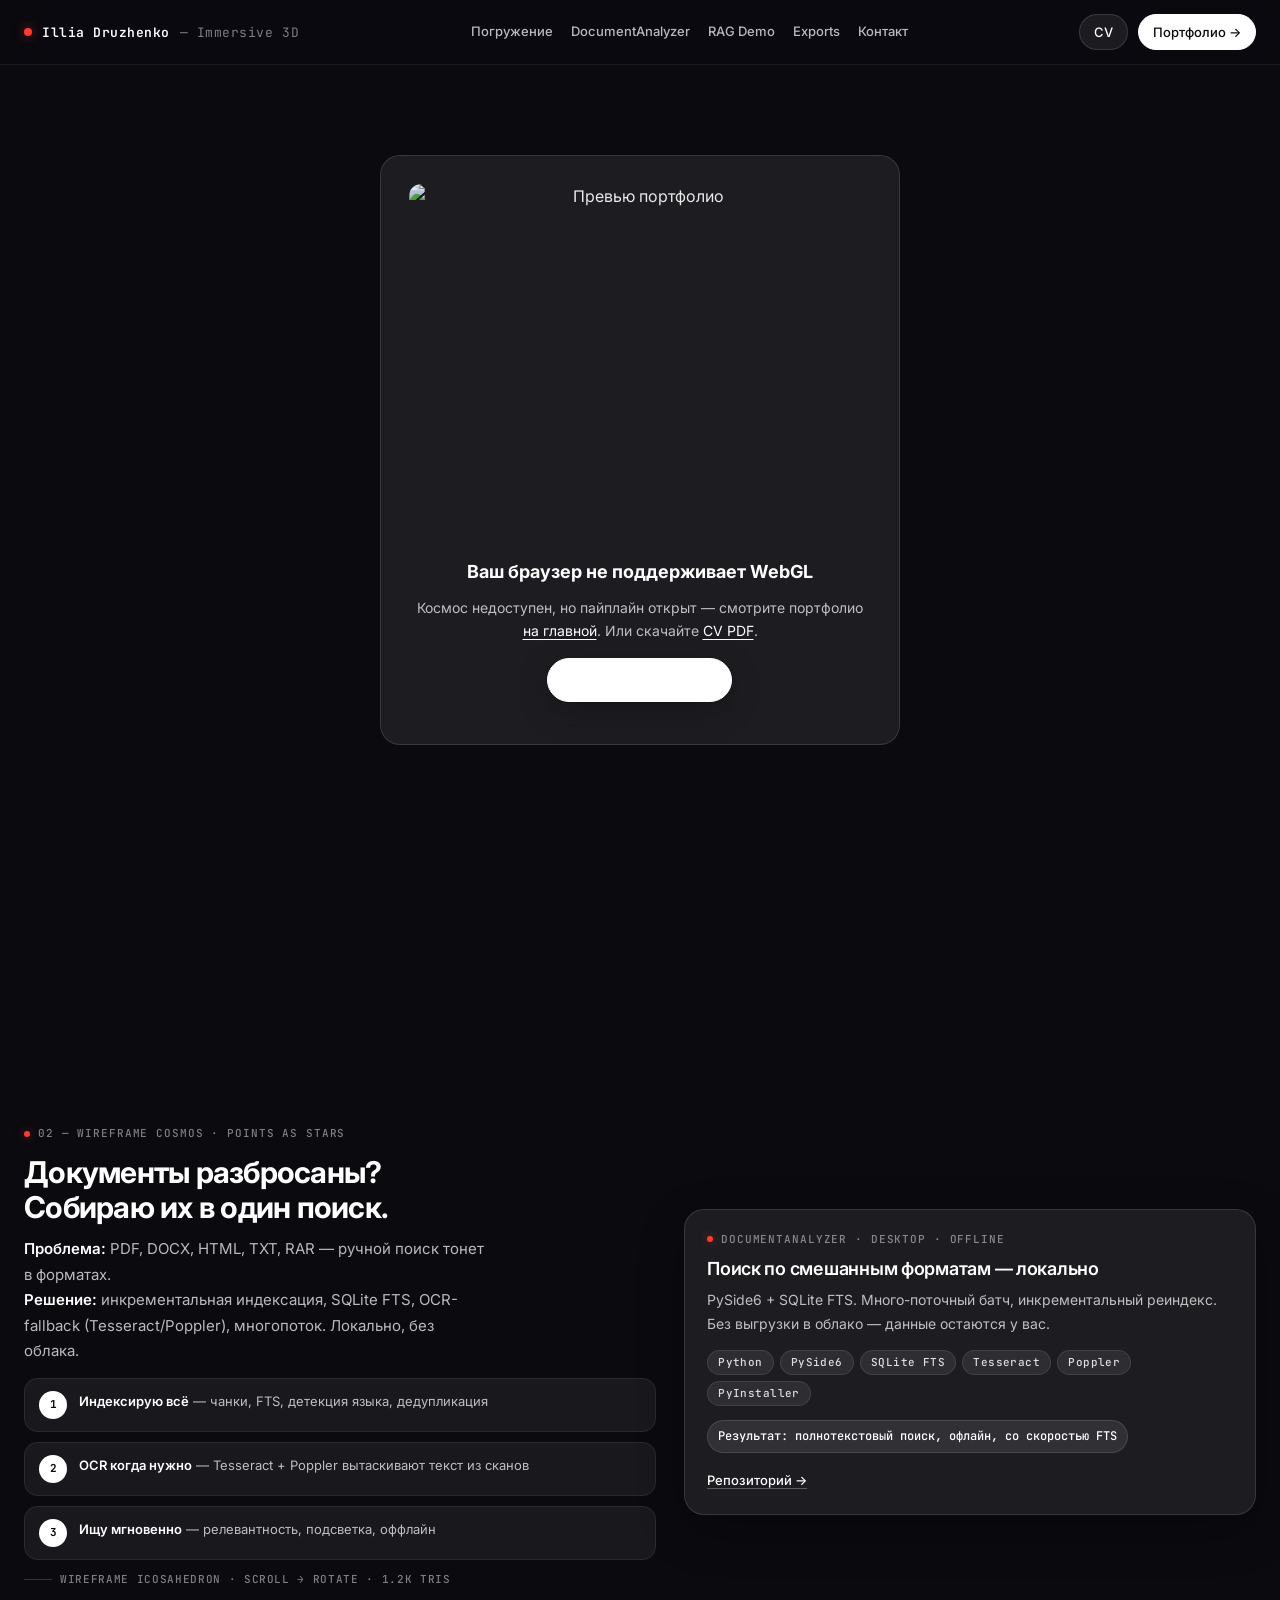
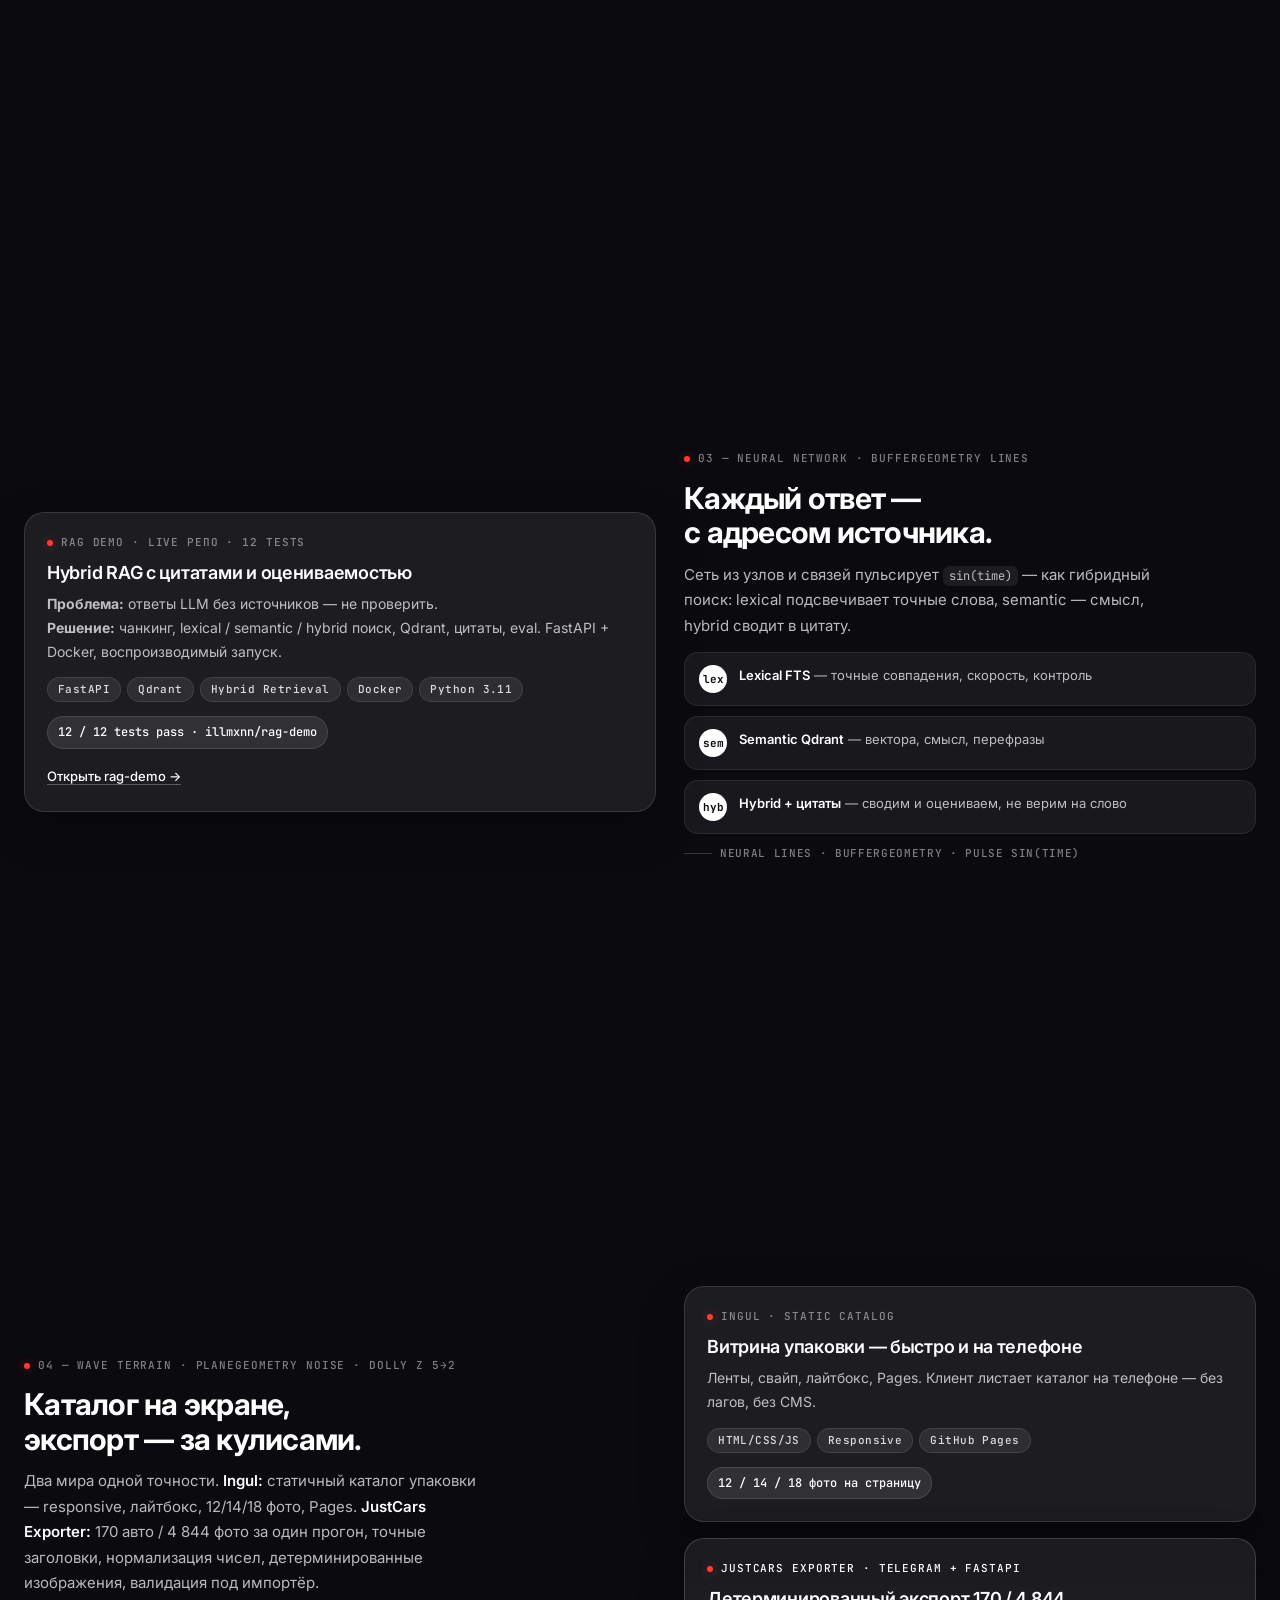
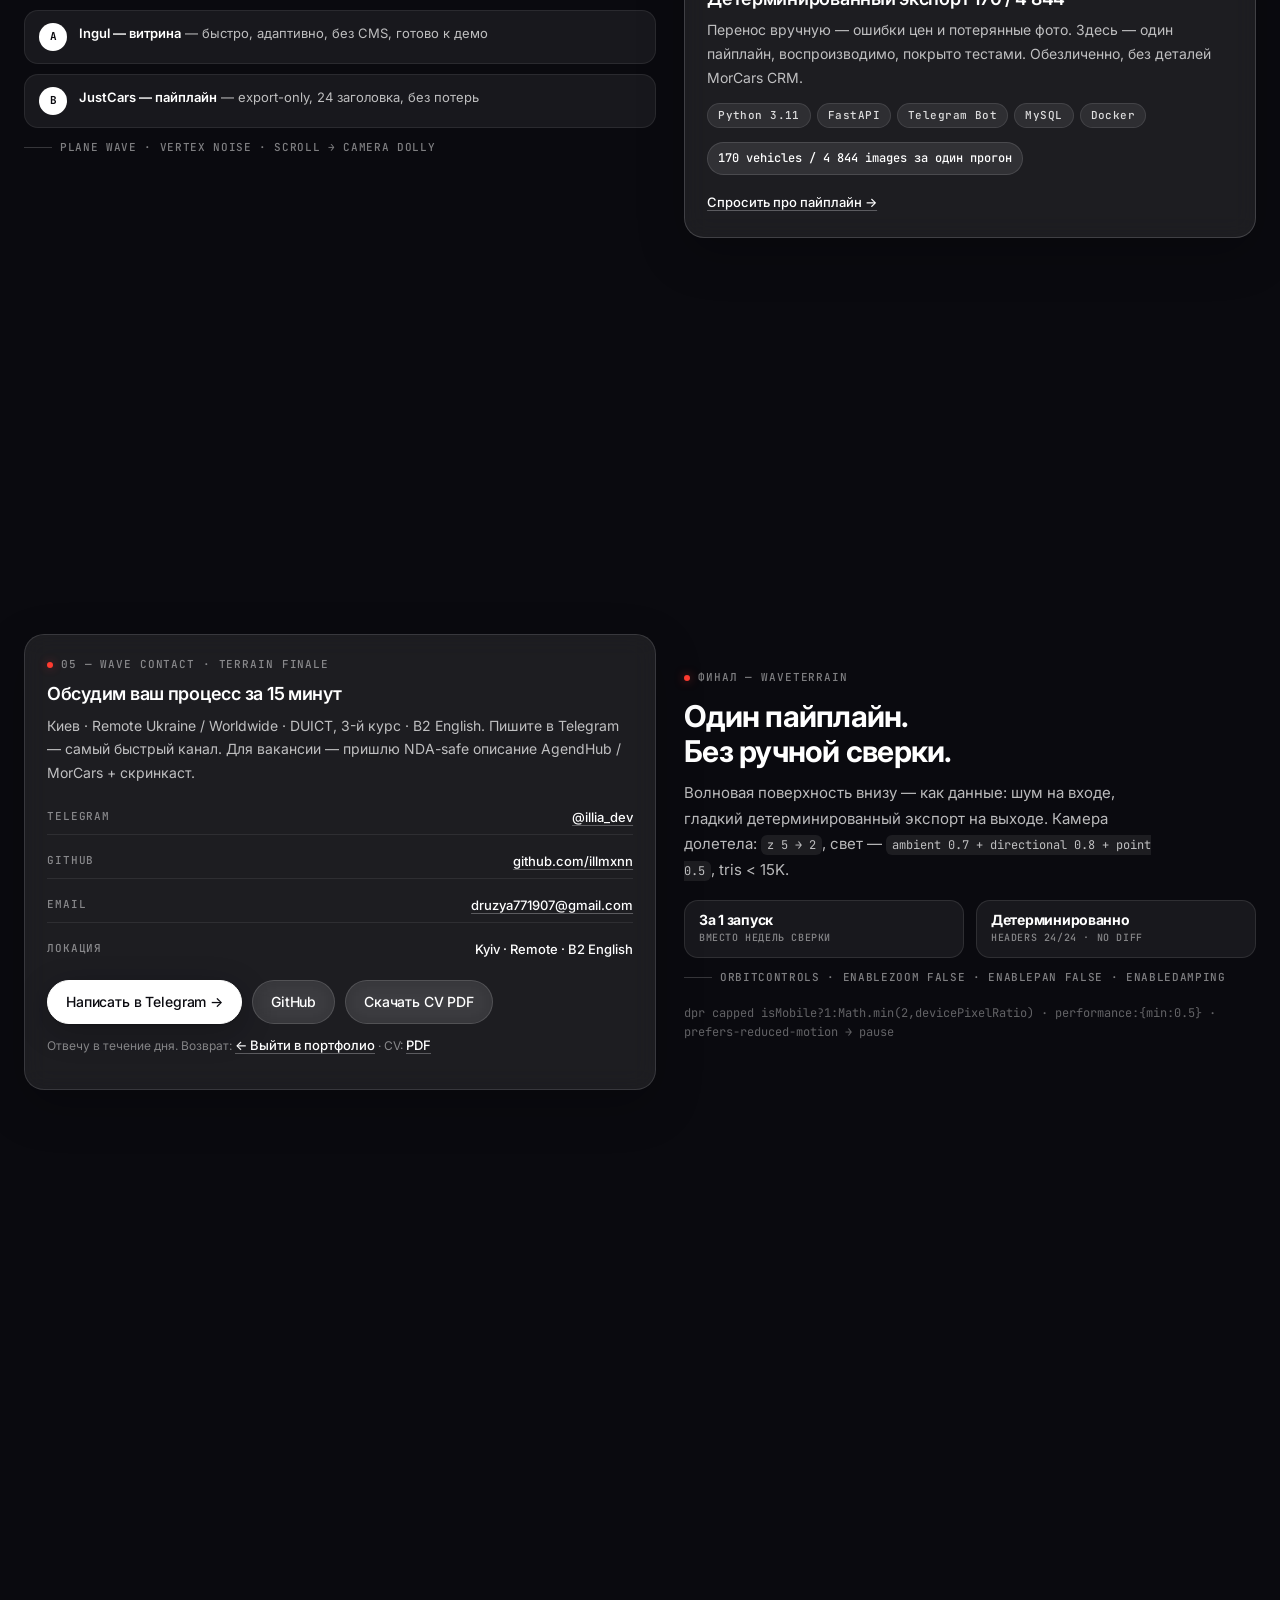
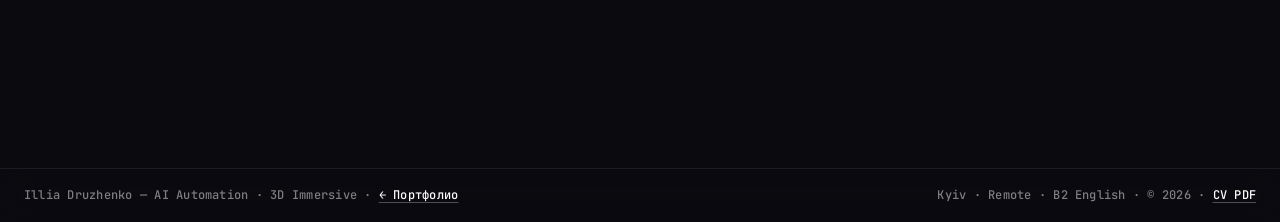
==== 3d/index.html @ 76f277a7 "feat(3d): отдельные модели — геймер стол CreativeTrio 19KB CC0 + ПК башня 348KB, separateGamerGroup " ====
<!doctype html>
<html lang="ru">
<head>
  <meta charset="utf-8" />
  <meta name="viewport" content="width=device-width, initial-scale=1" />
  <title>Illia Druzhenko — Immersive 3D · AI Automation</title>
  <meta name="description" content="Illia Druzhenko — AI Automation Engineer. Погружение в пайплайн: 170 авто и 4 844 фото → CRM за один запуск, RAG hybrid с цитатами, Docker-репродуцируемость." />
  <meta name="color-scheme" content="dark" />
  <meta property="og:title" content="Illia Druzhenko — Immersive 3D" />
  <meta property="og:description" content="Погружение в автоматизацию: 170 авто → CRM за один запуск. 3D мир пайплайнов и детерминированных экспортов." />
  <link rel="preconnect" href="https://fonts.googleapis.com">
  <link rel="preconnect" href="https://fonts.gstatic.com" crossorigin>
  <link href="https://fonts.googleapis.com/css2?family=Inter:wght@400;500;600;700;800&family=JetBrains+Mono:wght@400;500&display=swap" rel="stylesheet">
  <link rel="stylesheet" href="style.css" />
  <link rel="icon" href="data:image/svg+xml,<svg xmlns=%27http://www.w3.org/2000/svg%27 viewBox=%270 0 100 100%27><text y=%27.9em%27 font-size=%2780%27>◉</text></svg>">
  <script async src="https://unpkg.com/es-module-shims@1.8.0/dist/es-module-shims.js"></script>
  <script type="importmap">
  {
    "imports": {
      "three": "https://unpkg.com/three@0.160.0/build/three.module.js",
      "three/addons/": "https://unpkg.com/three@0.160.0/examples/jsm/",
      "gsap": "https://esm.sh/gsap@3.12.5",
      "gsap/ScrollTrigger": "https://esm.sh/gsap@3.12.5/ScrollTrigger"
    }
  }
  </script>
</head>
<body>
  <div id="loader" aria-live="polite" aria-label="Загрузка 3D">
    <div class="loader__ring" aria-hidden="true"></div>
    <div class="loader__pct" id="loaderPct">0%</div>
    <div class="loader__hint">Загрузка моделей · <span style="color:var(--text)">наушники + клавиатура</span> — glb + placeholder сборка</div>
  </div>
  <div class="fallback" id="fallback" role="status" aria-live="polite">
    <div class="fallback__card">
      <img src="https://picsum.photos/seed/illia-fallback-dark/640/360" alt="Превью портфолио" loading="lazy" width="640" height="360" />
      <h2 style="margin:0 0 8px; font:700 18px/1.3 var(--font-sans); color:var(--text)">Ваш браузер не поддерживает WebGL</h2>
      <p>Космос недоступен, но пайплайн открыт — смотрите портфолио <a href="../">на главной</a>. Или скачайте <a href="../Illia_Druzhenko_CV.pdf">CV PDF</a>.</p>
      <p style="margin-top:16px"><a class="btn btn--primary" href="../">Выйти в портфолио →</a></p>
    </div>
  </div>
  <canvas id="bg" aria-hidden="true"></canvas>
  <div class="progress" id="progress" aria-hidden="true"></div>
  <nav class="nav" aria-label="Навигация 3D">
    <div class="nav__inner">
      <a class="nav__brand" href="../"><span class="nav__brand-dot" aria-hidden="true"></span> Illia Druzhenko <span class="hide-m" style="color:var(--text-ter); font-weight:400">— Immersive 3D</span></a>
      <div class="nav__links" role="list">
        <a class="nav__link" href="#s1">Погружение</a>
        <a class="nav__link" href="#s2">DocumentAnalyzer</a>
        <a class="nav__link" href="#s3">RAG Demo</a>
        <a class="nav__link" href="#s4">Exports</a>
        <a class="nav__link" href="#s5">Контакт</a>
      </div>
      <div class="nav__actions"><a class="nav__ghost" href="../Illia_Druzhenko_CV.pdf" download>CV</a><a class="nav__cta" href="../">Портфолио →</a></div>
    </div>
  </nav>
  <main>
    <section class="section" id="s1" aria-labelledby="h1">
      <div class="container hero-grid">
        <div class="reveal">
          <p class="eyebrow">Immersive · 3D World — scroll to fly</p>
          <h1 id="h1" class="h1">Погружение.<br>От идеи — к <span style="color:var(--signal)">CRM за один запуск.</span></h1>
          <p class="sub">Один детерминированный пайплайн вместо недель ручной сверки. Каталог <strong style="color:var(--text)">170 авто и 4 844 фото</strong> → XLSX/XML без ошибок импорта. Брони с OCR и тарифами — без ручного переноса. Python, FastAPI, Telegram, Docker. Показываю код, а не лозунги.</p>
          <div class="hero__ctas"><a class="btn btn--primary" href="../">Выйти в портфолио →</a><a class="btn btn--ghost" href="../Illia_Druzhenko_CV.pdf" download>Скачать CV</a><a class="btn btn--ghost" href="https://t.me/illia_dev" target="_blank" rel="noopener">Написать в Telegram</a></div>
          <div class="evidence" aria-label="Метрики"><div class="evidence__item"><div class="evidence__num">170 / 4 844</div><div class="evidence__label">Авто / фото — один прогон</div></div><div class="evidence__item"><div class="evidence__num">12 / 656+</div><div class="evidence__label">Тестов RAG / CRM пика</div></div><div class="evidence__item"><div class="evidence__num">Qdrant + FTS</div><div class="evidence__label">Hybrid поиск с цитатами</div></div></div>
          <p class="terrain-hint">scroll · камера летит z 5 → 2 · explore with drag</p>
        </div>
        <div class="hero-card reveal" data-delay="1" aria-hidden="true">
          <div class="hero-card__head"><div class="hero-card__dots"><span class="dot dot--red"></span><span class="dot dot--yellow"></span><span class="dot dot--green"></span></div><span class="hero-card__title">exporter — deterministic run</span><span class="hero-card__badge">PASS</span></div>
          <div class="hero-card__rows"><div class="hero-card__row"><span>validate headers</span><b class="ok">24 / 24 OK</b></div><div class="hero-card__row"><span>normalize prices</span><b>170 rows</b></div><div class="hero-card__row"><span>images</span><b class="ok">4 844 deterministic</b></div><div class="hero-card__row"><span>write XLSX / XML</span><b>done in 1.8s</b></div><div class="hero-card__row"><span>import check</span><b class="ok">no diff · reproducible</b></div></div>
          <div class="hero-card__foot"><span>Python · FastAPI · Docker</span><span style="color:var(--text)">без ручной сверки</span></div>
        </div>
      </div>
    </section>
    <section class="section" id="s2" aria-labelledby="h2">
      <div class="container grid-2">
        <div class="reveal">
          <p class="eyebrow">02 — Wireframe Cosmos · Points as Stars</p>
          <h2 id="h2" class="h2">Документы разбросаны?<br>Собираю их в один поиск.</h2>
          <p class="p"><strong>Проблема:</strong> PDF, DOCX, HTML, TXT, RAR — ручной поиск тонет в форматах. <br><strong>Решение:</strong> инкрементальная индексация, SQLite FTS, OCR-fallback (Tesseract/Poppler), многопоток. Локально, без облака.</p>
          <div class="steps" aria-label="Шаги">
            <div class="step"><span class="step__num">1</span><span class="step__text"><b>Индексирую всё</b> — чанки, FTS, детекция языка, дедупликация</span></div>
            <div class="step"><span class="step__num">2</span><span class="step__text"><b>OCR когда нужно</b> — Tesseract + Poppler вытаскивают текст из сканов</span></div>
            <div class="step"><span class="step__num">3</span><span class="step__text"><b>Ищу мгновенно</b> — релевантность, подсветка, оффлайн</span></div>
          </div>
          <p class="terrain-hint">wireframe icosahedron · scroll → rotate · 1.2K tris</p>
        </div>
        <div class="glass reveal" data-delay="1">
          <div class="glass__eyebrow">DocumentAnalyzer · Desktop · offline</div>
          <h3 class="glass__title">Поиск по смешанным форматам — локально</h3>
          <p class="glass__desc">PySide6 + SQLite FTS. Много-поточный батч, инкрементальный реиндекс. Без выгрузки в облако — данные остаются у вас.</p>
          <div class="glass__meta"><span class="tag">Python</span><span class="tag">PySide6</span><span class="tag">SQLite FTS</span><span class="tag">Tesseract</span><span class="tag">Poppler</span><span class="tag">PyInstaller</span></div>
          <div class="glass__result">Результат: полнотекстовый поиск, офлайн, со скоростью FTS</div>
          <div class="glass__actions"><a class="link" href="https://github.com/illmxnn/PDF-HTML-TXT-WORD-Document-Analyzer" target="_blank" rel="noopener">Репозиторий →</a></div>
        </div>
      </div>
    </section>
    <section class="section" id="s3" aria-labelledby="h3">
      <div class="container grid-2">
        <div class="glass reveal">
          <div class="glass__eyebrow">RAG Demo · Live репо · 12 tests</div>
          <h3 class="glass__title">Hybrid RAG с цитатами и оцениваемостью</h3>
          <p class="glass__desc"><strong>Проблема:</strong> ответы LLM без источников — не проверить. <br><strong>Решение:</strong> чанкинг, lexical / semantic / hybrid поиск, Qdrant, цитаты, eval. FastAPI + Docker, воспроизводимый запуск.</p>
          <div class="glass__meta"><span class="tag">FastAPI</span><span class="tag">Qdrant</span><span class="tag">Hybrid Retrieval</span><span class="tag">Docker</span><span class="tag">Python 3.11</span></div>
          <div class="glass__result">12 / 12 tests pass · illmxnn/rag-demo</div>
          <div class="glass__actions"><a class="link" href="https://github.com/illmxnn/rag-demo" target="_blank" rel="noopener">Открыть rag-demo →</a></div>
        </div>
        <div class="reveal" data-delay="1">
          <p class="eyebrow">03 — Neural Network · BufferGeometry lines</p>
          <h2 id="h3" class="h2">Каждый ответ —<br>с адресом источника.</h2>
          <p class="p">Сеть из узлов и связей пульсирует <code style="font-family:var(--font-mono); background:rgba(255,255,255,0.08); padding:2px 6px; border-radius:6px; font-size:12px">sin(time)</code> — как гибридный поиск: lexical подсвечивает точные слова, semantic — смысл, hybrid сводит в цитату.</p>
          <div class="steps">
            <div class="step"><span class="step__num">lex</span><span class="step__text"><b>Lexical FTS</b> — точные совпадения, скорость, контроль</span></div>
            <div class="step"><span class="step__num">sem</span><span class="step__text"><b>Semantic Qdrant</b> — вектора, смысл, перефразы</span></div>
            <div class="step"><span class="step__num">hyb</span><span class="step__text"><b>Hybrid + цитаты</b> — сводим и оцениваем, не верим на слово</span></div>
          </div>
          <p class="terrain-hint">neural lines · BufferGeometry · pulse sin(time)</p>
        </div>
      </div>
    </section>
    <section class="section" id="s4" aria-labelledby="h4">
      <div class="container grid-2">
        <div class="reveal">
          <p class="eyebrow">04 — Wave Terrain · PlaneGeometry noise · dolly z 5→2</p>
          <h2 id="h4" class="h2">Каталог на экране,<br>экспорт — за кулисами.</h2>
          <p class="p">Два мира одной точности. <strong>Ingul:</strong> статичный каталог упаковки — responsive, лайтбокс, 12/14/18 фото, Pages. <strong>JustCars Exporter:</strong> 170 авто / 4 844 фото за один прогон, точные заголовки, нормализация чисел, детерминированные изображения, валидация под импортёр.</p>
          <div class="steps">
            <div class="step"><span class="step__num">A</span><span class="step__text"><b>Ingul — витрина</b> — быстро, адаптивно, без CMS, готово к демо</span></div>
            <div class="step"><span class="step__num">B</span><span class="step__text"><b>JustCars — пайплайн</b> — export-only, 24 заголовка, без потерь</span></div>
          </div>
          <p class="terrain-hint">plane wave · vertex noise · scroll → camera dolly</p>
        </div>
        <div style="display:grid; gap:16px" class="reveal" data-delay="1">
          <div class="glass">
            <div class="glass__eyebrow">Ingul · Static catalog</div>
            <h3 class="glass__title">Витрина упаковки — быстро и на телефоне</h3>
            <p class="glass__desc">Ленты, свайп, лайтбокс, Pages. Клиент листает каталог на телефоне — без лагов, без CMS.</p>
            <div class="glass__meta"><span class="tag">HTML/CSS/JS</span><span class="tag">Responsive</span><span class="tag">GitHub Pages</span></div>
            <div class="glass__result">12 / 14 / 18 фото на страницу</div>
          </div>
          <div class="glass" style="border-color: rgba(255,255,255,0.16)">
            <div class="glass__eyebrow" style="color:var(--text)">JustCars Exporter · Telegram + FastAPI</div>
            <h3 class="glass__title">Детерминированный экспорт 170 / 4 844</h3>
            <p class="glass__desc">Перенос вручную — ошибки цен и потерянные фото. Здесь — один пайплайн, воспроизводимо, покрыто тестами. Обезличенно, без деталей MorCars CRM.</p>
            <div class="glass__meta"><span class="tag">Python 3.11</span><span class="tag">FastAPI</span><span class="tag">Telegram Bot</span><span class="tag">MySQL</span><span class="tag">Docker</span></div>
            <div class="glass__result">170 vehicles / 4 844 images за один прогон</div>
            <div class="glass__actions"><a class="link" href="https://github.com/illmxnn" target="_blank" rel="noopener">Спросить про пайплайн →</a></div>
          </div>
        </div>
      </div>
    </section>
    <section class="section" id="s5" aria-labelledby="h5">
      <div class="container grid-2">
        <div class="glass reveal">
          <div class="glass__eyebrow">05 — Wave Contact · Terrain finale</div>
          <h3 class="glass__title">Обсудим ваш процесс за 15 минут</h3>
          <p class="glass__desc">Киев · Remote Ukraine / Worldwide · DUICT, 3-й курс · B2 English. Пишите в Telegram — самый быстрый канал. Для вакансии — пришлю NDA-safe описание AgendHub / MorCars + скринкаст.</p>
          <div style="display:grid; gap:10px; margin-top:16px">
            <div style="display:flex; justify-content:space-between; gap:12px; padding:10px 0; border-bottom:1px solid rgba(255,255,255,0.08)"><span style="font:500 11px/1 var(--font-mono); letter-spacing:0.08em; text-transform:uppercase; color:var(--text-ter)">Telegram</span><a class="link" href="https://t.me/illia_dev" target="_blank" rel="noopener">@illia_dev</a></div>
            <div style="display:flex; justify-content:space-between; gap:12px; padding:10px 0; border-bottom:1px solid rgba(255,255,255,0.08)"><span style="font:500 11px/1 var(--font-mono); letter-spacing:0.08em; text-transform:uppercase; color:var(--text-ter)">GitHub</span><a class="link" href="https://github.com/illmxnn" target="_blank" rel="noopener">github.com/illmxnn</a></div>
            <div style="display:flex; justify-content:space-between; gap:12px; padding:10px 0; border-bottom:1px solid rgba(255,255,255,0.08)"><span style="font:500 11px/1 var(--font-mono); letter-spacing:0.08em; text-transform:uppercase; color:var(--text-ter)">Email</span><a class="link" href="mailto:druzya771907@gmail.com">druzya771907@gmail.com</a></div>
            <div style="display:flex; justify-content:space-between; gap:12px; padding:10px 0"><span style="font:500 11px/1 var(--font-mono); letter-spacing:0.08em; text-transform:uppercase; color:var(--text-ter)">Локация</span><span style="font:500 13px/1 var(--font-sans); color:var(--text)">Kyiv · Remote · B2 English</span></div>
          </div>
          <div class="glass__actions" style="display:flex; flex-wrap:wrap; gap:10px"><a class="btn btn--primary" href="https://t.me/illia_dev" target="_blank" rel="noopener">Написать в Telegram →</a><a class="btn btn--ghost" href="https://github.com/illmxnn" target="_blank" rel="noopener">GitHub</a><a class="btn btn--ghost" href="../Illia_Druzhenko_CV.pdf" download>Скачать CV PDF</a></div>
          <p style="margin-top:12px; font:400 12px/1.6 var(--font-sans); color:var(--text-ter)">Отвечу в течение дня. Возврат: <a class="link" href="../">← Выйти в портфолио</a> · CV: <a class="link" href="../Illia_Druzhenko_CV.pdf">PDF</a></p>
        </div>
        <div class="reveal" data-delay="1">
          <p class="eyebrow">Финал — WaveTerrain</p>
          <h2 id="h5" class="h2">Один пайплайн.<br>Без ручной сверки.</h2>
          <p class="p">Волновая поверхность внизу — как данные: шум на входе, гладкий детерминированный экспорт на выходе. Камера долетела: <code style="font-family:var(--font-mono); background:rgba(255,255,255,0.08); padding:2px 6px; border-radius:6px; font-size:12px">z 5 → 2</code>, свет — <code style="font-family:var(--font-mono); background:rgba(255,255,255,0.08); padding:2px 6px; border-radius:6px; font-size:12px">ambient 0.7 + directional 0.8 + point 0.5</code>, tris &lt; 15K.</p>
          <div class="evidence" style="grid-template-columns:repeat(2,1fr)"><div class="evidence__item"><div class="evidence__num">За 1 запуск</div><div class="evidence__label">Вместо недель сверки</div></div><div class="evidence__item"><div class="evidence__num">Детерминированно</div><div class="evidence__label">Headers 24/24 · no diff</div></div></div>
          <p class="terrain-hint">OrbitControls · enableZoom false · enablePan false · enableDamping</p>
          <p style="margin-top:18px; font:400 12px/1.6 var(--font-mono); color:var(--muted)">dpr capped isMobile?1:Math.min(2,devicePixelRatio) · performance:{min:0.5} · prefers-reduced-motion → pause</p>
        </div>
      </div>
    </section>
    <section class="section" id="s6" aria-label="Собранная сцена" style="min-height: 52vh; padding: 0; display:block; background: transparent; pointer-events: none; border: none"></section>
  </main>
  <footer class="footer">
    <div class="footer__inner"><span>Illia Druzhenko — AI Automation · 3D Immersive · <a class="link" href="../" style="font:inherit">← Портфолио</a></span><span>Kyiv · Remote · B2 English · © 2026 · <a class="link" href="../Illia_Druzhenko_CV.pdf" style="font:inherit">CV PDF</a></span></div>
  </footer>
  <script type="module">
  const loader = document.getElementById('loader');
  const loaderPct = document.getElementById('loaderPct');
  const fallbackEl = document.getElementById('fallback');
  const canvas = document.getElementById('bg');
  const progress = document.getElementById('progress');
  let loaderProgress = 0;
  const loaderTimer = setInterval(()=> {
    loaderProgress = Math.min(96, loaderProgress + (Math.random()*12));
    if(loaderPct) loaderPct.textContent = Math.round(loaderProgress) + '%';
  }, 120);
  function detectWebGL(){
    try{
      if(!window.WebGLRenderingContext) return false;
      const c = document.createElement('canvas');
      const ctx = c.getContext('webgl') || c.getContext('experimental-webgl');
      return !!ctx;
    } catch(e){ return false; }
  }
  const hasWebGL = detectWebGL();
  const rm = window.matchMedia('(prefers-reduced-motion: reduce)').matches;
  const reveals = document.querySelectorAll('.reveal');
  if(rm || !('IntersectionObserver' in window)){
    reveals.forEach(el=> el.classList.add('is-visible'));
  } else {
    const io = new IntersectionObserver((entries)=>{
      entries.forEach(e=>{
        if(e.isIntersecting){ e.target.classList.add('is-visible'); io.unobserve(e.target); }
      });
    },{threshold:0.14, rootMargin:'0px 0px -40px 0px'});
    reveals.forEach(el=> io.observe(el));
  }
  function onScrollProgress(){
    const h = document.documentElement;
    const max = h.scrollHeight - h.clientHeight;
    const p = max>0 ? (window.scrollY / max) : 0;
    if(progress) progress.style.width = (p*100).toFixed(2) + '%';
  }
  window.addEventListener('scroll', onScrollProgress, {passive:true});
  onScrollProgress();
  if(!hasWebGL){
    clearInterval(loaderTimer);
    if(loader) { loader.classList.add('is-hidden'); setTimeout(()=> loader.style.display='none', 600); }
    if(fallbackEl) fallbackEl.classList.add('is-visible');
    if(canvas) canvas.style.display='none';
  }

  if(hasWebGL){
    import('three').then(async (THREE)=>{
      let gsap = null, ScrollTrigger = null;
      try{
        const g = await import('gsap');
        gsap = g.default || g.gsap || g;
        const st = await import('gsap/ScrollTrigger');
        ScrollTrigger = st.default || st.ScrollTrigger || st;
        if(gsap && ScrollTrigger && gsap.registerPlugin) gsap.registerPlugin(ScrollTrigger);
      } catch(e){ console.warn('GSAP not loaded', e); }
      const { OrbitControls } = await import('three/addons/controls/OrbitControls.js');
      const { GLTFLoader } = await import('three/addons/loaders/GLTFLoader.js');
      const scene = new THREE.Scene();
      scene.fog = new THREE.Fog(0x0A0A0F, 8, 22);
      const camera = new THREE.PerspectiveCamera(60, window.innerWidth / window.innerHeight, 0.1, 100);
      camera.position.set(0, 0.4, 5);
      const isMobile = /iPhone|iPad|iPod|Android/i.test(navigator.userAgent);
      const dpr = isMobile ? 1 : Math.min(2, window.devicePixelRatio || 1);
      let renderer;
      try{
        renderer = new THREE.WebGLRenderer({ canvas, antialias: true, alpha: true, powerPreference: 'high-performance' });
      } catch(e){
        clearInterval(loaderTimer);
        if(fallbackEl) fallbackEl.classList.add('is-visible');
        if(canvas) canvas.style.display='none';
        if(loader) loader.classList.add('is-hidden');
        return;
      }
      renderer.setPixelRatio(dpr);
      renderer.setSize(window.innerWidth, window.innerHeight, false);
      renderer.setClearColor(0x0A0A0F, 1);
      renderer.shadowMap.enabled = false;
      canvas.setAttribute('data-dpr', String(dpr));
      canvas.setAttribute('data-tris', '~14K');
      function onResize(){
        camera.aspect = window.innerWidth / window.innerHeight;
        camera.updateProjectionMatrix();
        renderer.setSize(window.innerWidth, window.innerHeight, false);
      }
      window.addEventListener('resize', onResize, {passive:true});
      const ambient = new THREE.AmbientLight(0xffffff, 0.85);
      scene.add(ambient);
      const directional = new THREE.DirectionalLight(0xffffff, 0.8);
      directional.position.set(3, 5, 4);
      scene.add(directional);
      const point = new THREE.PointLight(0xFF3B30, 0.65, 18);
      // workspace fill light
      const workspaceLight = new THREE.DirectionalLight(0xffe8cc, 1.05);
      workspaceLight.position.set(2.5, 3.5, 2.2);
      scene.add(workspaceLight);
      point.position.set(-2, 1.2, 2.5);
      scene.add(point);
      const icoGeo = new THREE.IcosahedronGeometry(1.35, 2);
      const icoMat = new THREE.MeshStandardMaterial({ color: 0xffffff, wireframe: true, transparent: true, opacity: 0.88, metalness: 0.12, roughness: 0.55 });
      const ico = new THREE.Mesh(icoGeo, icoMat);
      ico.position.set(-2.1, 0.6, -1.2);
      const starCount = isMobile ? 700 : 1500;
      const starPos = new Float32Array(starCount * 3);
      for(let i=0;i<starCount;i++){
        const r = 8 + Math.random()*7;
        const theta = Math.random()*Math.PI*2;
        const phi = Math.acos(2*Math.random()-1);
        starPos[i*3] = r * Math.sin(phi) * Math.cos(theta);
        starPos[i*3+1] = r * Math.sin(phi) * Math.sin(theta)*0.65;
        starPos[i*3+2] = (Math.random()-0.5)*12 -2;
      }
      const starGeo = new THREE.BufferGeometry();
      starGeo.setAttribute('position', new THREE.BufferAttribute(starPos, 3));
      const starMat = new THREE.PointsMaterial({ color: 0xffffff, size: isMobile ? 0.028 : 0.022, sizeAttenuation: true, transparent: true, opacity: 0.52, depthWrite: false });
      const stars = new THREE.Points(starGeo, starMat);
      const nnGroup = new THREE.Group();
      const nnCount = 22;
      const nnPoints = [];
      for(let i=0;i<nnCount;i++){
        const x = (Math.random()-0.5)*4.2;
        const y = (Math.random()-0.5)*2.6;
        const z = (Math.random()-0.5)*2.2;
        nnPoints.push(new THREE.Vector3(x,y,z));
      }
      const nnGeoPoints = new THREE.BufferGeometry().setFromPoints(nnPoints);
      const nnMatPoints = new THREE.PointsMaterial({ color: 0xFF3B30, size:0.08, transparent:true, opacity:0.95 });
      const nnPointsMesh = new THREE.Points(nnGeoPoints, nnMatPoints);
      nnGroup.add(nnPointsMesh);
      const linePositions = [];
      for(let i=0;i<nnCount;i++){
        const dists = [];
        for(let j=0;j<nnCount;j++) if(i!==j){
          dists.push({j, d: nnPoints[i].distanceTo(nnPoints[j])});
        }
        dists.sort((a,b)=>a.d-b.d);
        for(let k=0;k<2;k++){
          const j = dists[k].j;
          if(j < i) continue;
          linePositions.push(nnPoints[i].x, nnPoints[i].y, nnPoints[i].z);
          linePositions.push(nnPoints[j].x, nnPoints[j].y, nnPoints[j].z);
        }
      }
      const lineGeo = new THREE.BufferGeometry();
      lineGeo.setAttribute('position', new THREE.Float32BufferAttribute(linePositions, 3));
      const lineMat = new THREE.LineBasicMaterial({ color: 0xffffff, transparent:true, opacity:0.22 });
      const nnLines = new THREE.LineSegments(lineGeo, lineMat);
      nnGroup.add(nnLines);
      nnGroup.position.set(1.9, -0.3, -0.8);
      nnGroup.scale.set(0.92,0.92,0.92);
      const planeGeo = new THREE.PlaneGeometry(12, 12, 64, 64);
      const planeMat = new THREE.MeshStandardMaterial({ color: 0x1A1A24, wireframe: false, transparent: true, opacity: 0.94, metalness: 0.18, roughness: 0.78, side: THREE.DoubleSide });
      const terrain = new THREE.Mesh(planeGeo, planeMat);
      terrain.rotation.x = -Math.PI / 2.35;
      terrain.position.set(0, -1.85, -2.2);
      const terrainWireMat = new THREE.MeshStandardMaterial({ color: 0xffffff, wireframe: true, transparent: true, opacity: 0.06, side: THREE.DoubleSide });
      const terrainWire = new THREE.Mesh(planeGeo.clone(), terrainWireMat);
      terrainWire.rotation.copy(terrain.rotation);
      terrainWire.position.copy(terrain.position);
      terrainWire.position.y += 0.02;
      scene.add(stars);
      scene.add(ico);
      scene.add(nnGroup);
      scene.add(terrain);
      scene.add(terrainWire);
      // --- Workspace FBX assembly on scroll ---
      const workspaceGroup = new THREE.Group();
      workspaceGroup.position.set(1.12, 0.08, 0.38);
      workspaceGroup.scale.set(1.22, 1.22, 1.22);
      workspaceGroup.rotation.y = -0.24;
      scene.add(workspaceGroup);
      let workspaceMeshes = [];
      let workspaceAssembleCurrent = 0;
      let workspaceLoaded = false;
      let texParallax = null;
      let parallaxOffsetX = 0, parallaxOffsetY = 0, targetParallaxX = 0, targetParallaxY = 0;
      // expose for debugging
      window.workspaceGroup = workspaceGroup;
      // --- Placeholder workspace (заглушка) — сборка по скроллу, без внешних моделей ---
      // Создаем простой процедурный стол + монитор + растения из примитивов, чтобы показать сборку
      {
        const placeholderMatDesk = new THREE.MeshStandardMaterial({ color: 0x2A2A32, roughness: 0.88, metalness: 0.04 });
        const placeholderMatDark = new THREE.MeshStandardMaterial({ color: 0x1A1A22, roughness: 0.92, metalness: 0.03 });
        const placeholderMatAccent = new THREE.MeshStandardMaterial({ color: 0xFF3B30, roughness: 0.72, metalness: 0.08, emissive: 0x330800, emissiveIntensity: 0.14 });
        const placeholderMatLight = new THREE.MeshStandardMaterial({ color: 0xECE8E0, roughness: 0.82, metalness: 0.02 });
        // заглушка с параллакс-надписью на мониторе
        // создаем текстуру с надписью "Стол собран. Смотрите детали." для параллакса
        function makeParallaxTextTexture() {
          const c = document.createElement('canvas'); c.width=1024; c.height=512;
          const ctx=c.getContext('2d');
          ctx.fillStyle='#0A0A0F'; ctx.fillRect(0,0,1024,512);
          // red border
          ctx.strokeStyle='#FF3B30'; ctx.lineWidth=6; ctx.strokeRect(12,12,1000,488);
          // inner border
          ctx.strokeStyle='rgba(255,59,48,0.22)'; ctx.lineWidth=2; ctx.strokeRect(22,22,980,468);
          // text
          ctx.fillStyle='#FFFFFF';
          ctx.textAlign='center'; ctx.textBaseline='middle';
          ctx.font='800 54px Inter, sans-serif';
          ctx.fillText('Стол собран.', 512, 190);
          ctx.font='800 54px Inter, sans-serif';
          // red accent for second line
          const grad = ctx.createLinearGradient(0,0,1024,0);
          // keep white
          ctx.fillStyle='#FFFFFF';
          ctx.fillText('Смотрите детали.', 512, 260);
          ctx.fillStyle='rgba(255,255,255,0.72)';
          ctx.font='400 18px JetBrains Mono, monospace';
          ctx.fillText('сборка по скроллу · 12 частей · dark #0A0A0F', 512, 340);
          ctx.fillStyle='rgba(255,59,48,0.95)';
          ctx.font='700 13px JetBrains Mono, monospace';
          ctx.fillText('ILLIA  ·  170 / 4844  ·  placeholder', 512, 395);
          // dot
          ctx.fillStyle='#FF3B30'; ctx.beginPath(); ctx.arc(512, 435, 4, 0, Math.PI*2); ctx.fill();
          const tex=new THREE.CanvasTexture(c); tex.colorSpace=THREE.SRGBColorSpace; tex.wrapS=THREE.RepeatWrapping; tex.wrapT=THREE.RepeatWrapping; tex.needsUpdate=true; return tex;
        }
        texParallax = makeParallaxTextTexture();
        const matMonitorScreen = new THREE.MeshStandardMaterial({ map: texParallax, roughness: 0.42, metalness: 0.12, emissive: 0x111111, emissiveIntensity: 0.06 });
        // параллакс-константы уже объявлены выше
        window.addEventListener('pointermove', (e)=>{
          targetParallaxX = (e.clientX / window.innerWidth - 0.5) * 0.04;
          targetParallaxY = (e.clientY / window.innerHeight - 0.5) * 0.04;
        }, {passive:true});
        // Desk top
        const deskTop = new THREE.Mesh(new THREE.BoxGeometry(2.4, 0.08, 1.1, 12, 1, 6), placeholderMatDesk);
        deskTop.position.set(0, 0.42, 0);
        window.deskTop = deskTop;
        // legs
        const legGeo = new THREE.BoxGeometry(0.08, 0.7, 0.08);
        const legPos = [[-1.1, -0.02, 0.48], [-1.1, -0.02, -0.48], [1.1, -0.02, 0.48], [1.1, -0.02, -0.48]];
        const legs = legPos.map(p=> {
          const m=new THREE.Mesh(legGeo, placeholderMatDark); m.position.set(p[0],p[1],p[2]); return m;
        });
        // Monitor — пофиксена стойка (раньше была перед экраном)
        const monitorStand = new THREE.Mesh(new THREE.CylinderGeometry(0.045, 0.06, 0.32, 12), placeholderMatDark);
        monitorStand.position.set(0.15, 0.64, -0.18);
        const monitorFrame = new THREE.Mesh(new THREE.BoxGeometry(0.92, 0.52, 0.04), new THREE.MeshStandardMaterial({ color: 0x0F1115, roughness:0.45, metalness:0.22 }));
        monitorFrame.position.set(0.15, 0.92, -0.15);
        const monitorScreen = new THREE.Mesh(new THREE.PlaneGeometry(0.86, 0.46), matMonitorScreen);
        monitorScreen.position.set(0.15, 0.92, -0.128);
        // Keyboard — реалистичная с клавишами (процедурно)
        const keyboardGroup = new THREE.Group();
        const kbBase = new THREE.Mesh(new THREE.BoxGeometry(0.68, 0.022, 0.25), new THREE.MeshStandardMaterial({ color: 0x0F1115, roughness: 0.55, metalness: 0.18 }));
        kbBase.position.set(0, -0.005, 0);
        keyboardGroup.add(kbBase);
        // keys — realistic, sit flush, slight bevel via Box, tight gap
        const keyMat = new THREE.MeshStandardMaterial({ color: 0xECE8E0, roughness: 0.68, metalness: 0.04 });
        const keyMatAccent = new THREE.MeshStandardMaterial({ color: 0xFF3B30, roughness: 0.55, emissive: 0x220800, emissiveIntensity: 0.10 });
        const rows = 4, cols = 12;
        for(let r=0;r<rows;r++){
          const colsThisRow = (r===3?4:cols);
          for(let c=0;c<colsThisRow;c++){
            const isEnter = (r===2 && c===11);
            const isSpace = (r===3);
            let w, d;
            if (isSpace) { w = (c===1? 0.26 : 0.09); d = 0.048; }
            else if (isEnter) { w = 0.088; d = 0.052; }
            else { w = 0.041; d = 0.041; }
            const h = 0.014;
            const key = new THREE.Mesh(new THREE.BoxGeometry(w,h,d), (r===0 && c===0) ? keyMatAccent : keyMat);
            const y = 0.018; // flush on base (base 0.022 height, top at 0.011, key bottom at 0.011)
            let x = (c - 5.5)*0.050 + (r*0.004);
            let z = (r - 1.5)*0.050;
            if (isEnter) x += 0.020;
            if (isSpace) {
              if (c===0) x = -0.14;
              if (c===1) x = 0.04;
              if (c===2) continue;
              if (c===3) x = 0.22;
            }
            key.position.set(x, y, z);
            // slight chamfer via scale
            keyboardGroup.add(key);
          }
        }
        keyboardGroup.position.set(0.15, 0.48, 0.22);
        // Headphones — реалистичная замена растения (процедурно, без моделей)
        const headphoneGroup = new THREE.Group();
        const hpBandMat = new THREE.MeshStandardMaterial({ color: 0x0F1115, roughness: 0.28, metalness: 0.62 });
        const hpCupMat = new THREE.MeshStandardMaterial({ color: 0x15151A, roughness: 0.42, metalness: 0.38 });
        const hpPadMat = new THREE.MeshStandardMaterial({ color: 0x1F0A08, roughness: 0.92, metalness: 0.01 });
        // headband - half torus lying flat
        // headband - smooth U lying flat, correct orientation
        const bandGeo = new THREE.TorusGeometry(0.20, 0.016, 12, 32, Math.PI);
        const band = new THREE.Mesh(bandGeo, hpBandMat);
        band.rotation.x = Math.PI/2; band.rotation.y = 0; band.rotation.z = Math.PI; band.position.set(0, 0.018, 0);
        // ear cups - vertical, pads facing inward/outward correctly
        const cupGeo = new THREE.CylinderGeometry(0.088, 0.088, 0.052, 20);
        const cupL = new THREE.Mesh(cupGeo, hpCupMat); cupL.rotation.z = Math.PI/2; cupL.position.set(-0.20, 0.012, 0);
        const cupR = new THREE.Mesh(cupGeo, hpCupMat); cupR.rotation.z = Math.PI/2; cupR.position.set(0.20, 0.012, 0);
        const padGeo = new THREE.CylinderGeometry(0.078, 0.078, 0.032, 20);
        const padL = new THREE.Mesh(padGeo, hpPadMat); padL.rotation.z = Math.PI/2; padL.position.set(-0.20, 0.012, 0); padL.scale.set(1,1,0.9);
        const padR = new THREE.Mesh(padGeo, hpPadMat); padR.rotation.z = Math.PI/2; padR.position.set(0.20, 0.012, 0); padR.scale.set(1,1,0.9);
        // red accent on outer rim (visible from top)
        const hpAccentMat = new THREE.MeshStandardMaterial({ color: 0xFF3B30, emissive: 0x330800, emissiveIntensity: 0.24, roughness: 0.45, metalness: 0.12 });
        const accentL = new THREE.Mesh(new THREE.TorusGeometry(0.058, 0.008, 8, 16), hpAccentMat); accentL.position.set(-0.20, 0.012, 0); accentL.rotation.y = Math.PI/2;
        const accentR = new THREE.Mesh(new THREE.TorusGeometry(0.058, 0.008, 8, 16), hpAccentMat); accentR.position.set(0.20, 0.012, 0); accentR.rotation.y = Math.PI/2;
        headphoneGroup.add(band, cupL, cupR, padL, padR, accentL, accentR);
        headphoneGroup.position.set(-0.84, 0.46, -0.24);
        headphoneGroup.rotation.set(0, -0.32, 0.04);
        // Keyboard — реалистичная (база + клавиши)
        // Mouse — реалистичная
        const mouseGroup = new THREE.Group();
        // realistic mouse - rounded capsule-like using Box + sphere blend
        const mouseBaseMat = new THREE.MeshStandardMaterial({ color: 0x0F0F12, roughness: 0.32, metalness: 0.52 });
        const mouseBase = new THREE.Mesh(new THREE.BoxGeometry(0.13, 0.024, 0.19), mouseBaseMat);
        mouseBase.position.set(0, 0.006, 0);
        const mouseTop = new THREE.Mesh(new THREE.SphereGeometry(0.062, 14, 10, 0, Math.PI*2, 0, Math.PI/2), mouseBaseMat);
        mouseTop.scale.set(1, 0.42, 1.42); mouseTop.position.set(0, 0.018, -0.015);
        const mouseWheel = new THREE.Mesh(new THREE.CylinderGeometry(0.012, 0.012, 0.028, 10), new THREE.MeshStandardMaterial({ color: 0x1A1A1A, roughness: 0.6 }));
        mouseWheel.rotation.z = Math.PI/2; mouseWheel.position.set(0, 0.032, 0.02);
        const mouseWheelRed = new THREE.Mesh(new THREE.TorusGeometry(0.012, 0.003, 6, 12), new THREE.MeshStandardMaterial({ color: 0xFF3B30, emissive: 0x330800, emissiveIntensity: 0.18 }));
        mouseWheelRed.rotation.y = Math.PI/2; mouseWheelRed.position.set(0, 0.032, 0.02);
        mouseGroup.add(mouseBase, mouseTop, mouseWheel, mouseWheelRed);
        mouseGroup.position.set(0.60, 0.462, 0.32);
        mouseGroup.rotation.y = -0.12;
        // Small red accent already exists as cube, keep but make it smaller mousepad accent
        // mousepad - flat, realistic, sits flush on desk
        const accent = new THREE.Mesh(new THREE.BoxGeometry(0.20,0.004,0.26), new THREE.MeshStandardMaterial({ color: 0x121214, roughness: 0.88, metalness: 0.04 }));
        accent.position.set(0.60, 0.45, 0.32);
        const accentDetail = new THREE.Mesh(new THREE.BoxGeometry(0.16,0.0015,0.012), new THREE.MeshStandardMaterial({ color: 0xFF3B30, emissive: 0x220800, emissiveIntensity: 0.12 }));
        accentDetail.position.set(0, 0.0035, 0.08);
        accent.add(accentDetail);
        const parts = [deskTop, ...legs, monitorStand, monitorFrame, monitorScreen, keyboardGroup, headphoneGroup, mouseGroup, accent];
        // center placeholder
        const box = new THREE.Box3().setFromObject(new THREE.Group().add(...parts.map(p=>p.clone())));
        // Actually compute center from parts
        const tmpGroup = new THREE.Group(); parts.forEach(p=> tmpGroup.add(p.clone()));
        const box2 = new THREE.Box3().setFromObject(tmpGroup);
        const center = new THREE.Vector3(); box2.getCenter(center);
        parts.forEach(p=> p.position.sub(center));
        // add to workspaceGroup and setup explode
        parts.forEach((mesh, idx)=>{
          const targetPos = mesh.position.clone();
          const targetQuat = mesh.quaternion.clone();
          const dir = targetPos.clone().normalize();
          if (dir.length() < 0.1) dir.set((Math.random()-0.5)*2, (Math.random()-0.5)*2+0.3, (Math.random()-0.5)*2).normalize();
          const spread = 1.8 + Math.random()*1.2;
          const startPos = targetPos.clone().add(dir.multiplyScalar(spread)).add(new THREE.Vector3((Math.random()-0.5)*0.3, (Math.random()-0.5)*0.3, (Math.random()-0.5)*0.3));
          const startQuat = new THREE.Quaternion().setFromEuler(new THREE.Euler((Math.random()-0.5)*0.7, (Math.random()-0.5)*0.9, (Math.random()-0.5)*0.6));
          const finalStartQuat = new THREE.Quaternion().multiplyQuaternions(startQuat, targetQuat);
          mesh.userData.targetPos = targetPos;
          mesh.userData.startPos = startPos;
          mesh.userData.targetQuat = targetQuat;
          mesh.userData.startQuat = finalStartQuat;
          mesh.position.copy(startPos);
          mesh.quaternion.copy(finalStartQuat);
          // поддержка Group (клава/наушники) — traverse
          mesh.traverse ? mesh.traverse(o=>{
            if(o.isMesh && o.material){
              const mats = Array.isArray(o.material) ? o.material : [o.material];
              mats.forEach(m=>{ m.transparent=true; m.opacity=0.14; m.needsUpdate=true; });
            }
          }) : (()=>{
            if (mesh.material) {
              const mats = Array.isArray(mesh.material) ? mesh.material : [mesh.material];
              mats.forEach(m=>{ m.transparent=true; m.opacity=0.14; m.needsUpdate=true; });
            }
          })();
          mesh.userData.startOpacity=0.14;
          workspaceGroup.add(mesh);
          workspaceMeshes.push(mesh);
        });
        workspaceLoaded = true;
        window.workspaceMeshes = workspaceMeshes;
        console.log('placeholder workspace', workspaceMeshes.length, 'parts — procedural');
        // --- Real GLB models: headphones + keyboard (replace placeholder) ---
        const loaderGLB = new GLTFLoader();
        let realModelsToLoad = 3;
        let realModelsLoaded = 0;
        function checkAllRealLoaded(){
          realModelsLoaded++;
          const pct = 92 + Math.round((realModelsLoaded/realModelsToLoad)*6);
          if(loaderPct) loaderPct.textContent = Math.min(98, pct) + '%';
          if(realModelsLoaded===realModelsToLoad){
            console.log('real models loaded — headphones + keyboard');
          }
        }
        function normalizeAndPlace(gltf, targetSize, position, rotation, scaleMul=1){
          const obj = gltf.scene || gltf.scenes[0];
          // compute bbox
          const box = new THREE.Box3().setFromObject(obj);
          const size = new THREE.Vector3(); box.getSize(size);
          const maxDim = Math.max(size.x, size.y, size.z) || 1;
          const s = (targetSize / maxDim) * scaleMul;
          obj.scale.set(s,s,s);
          // recenter
          const center = new THREE.Vector3(); box.getCenter(center);
          // clone to avoid mutation after scale? compute after scale adjust
          // Instead, shift object so its center at origin before placing
          obj.position.sub(center.multiplyScalar(s));
          // wrap in group for placement
          const grp = new THREE.Group();
          grp.add(obj);
          grp.position.copy(position);
          if(rotation) grp.rotation.set(rotation.x, rotation.y, rotation.z);
          // enable shadows off, set materials rough
          obj.traverse(o=>{
            if(o.isMesh){
              if(o.material){
                // keep original material but ensure roughness
                if(o.material.metalness!==undefined) o.material.metalness = Math.min(0.3, o.material.metalness||0.2);
                o.material.needsUpdate = true;
              }
              o.castShadow=false; o.receiveShadow=false;
            }
          });
          return grp;
        }
        // Headphones — replace headphoneGroup
        loaderGLB.load('assets/models/headphones_jtoastie.glb', (gltf)=>{
          try{
            // remove procedural headphoneGroup from workspaceGroup and meshes
            if(headphoneGroup && workspaceGroup) workspaceGroup.remove(headphoneGroup);
            workspaceMeshes = workspaceMeshes.filter(m=> m!==headphoneGroup);
            const hpGroup = normalizeAndPlace(gltf, 0.36, new THREE.Vector3(-0.58, 0.34, 0.18), new THREE.Vector3(0, -0.38, 0.06), 1.0);
            // set start/target for explosion
            const targetPos = hpGroup.position.clone();
            const targetQuat = hpGroup.quaternion.clone();
            const dir = targetPos.clone().normalize();
            if(dir.length()<0.1) dir.set(0.2,0.4,0.2).normalize();
            const spread = 1.6 + Math.random()*0.8;
            const startPos = targetPos.clone().add(dir.multiplyScalar(spread)).add(new THREE.Vector3((Math.random()-0.5)*0.2, (Math.random()-0.5)*0.2, (Math.random()-0.5)*0.2));
            const startQuat = new THREE.Quaternion().setFromEuler(new THREE.Euler((Math.random()-0.5)*0.5, (Math.random()-0.5)*0.7, (Math.random()-0.5)*0.4));
            const finalStartQuat = new THREE.Quaternion().multiplyQuaternions(startQuat, targetQuat);
            hpGroup.userData.targetPos = targetPos;
            hpGroup.userData.startPos = startPos;
            hpGroup.userData.targetQuat = targetQuat;
            hpGroup.userData.startQuat = finalStartQuat;
            hpGroup.position.copy(startPos);
            hpGroup.quaternion.copy(finalStartQuat);
            hpGroup.traverse(o=>{ if(o.isMesh && o.material){ o.material.transparent=true; o.material.opacity=0.14; }});
            hpGroup.userData.startOpacity=0.14;
            hpGroup.userData.glued=true;
            workspaceGroup.add(hpGroup);
            workspaceMeshes.push(hpGroup);
            window.headphoneGroup = hpGroup;
            console.log('headphones glb loaded, size', hpGroup);
          }catch(e){ console.warn('headphones place err', e); }
          checkAllRealLoaded();
        }, undefined, (e)=>{
          console.warn('headphones glb failed', e);
          checkAllRealLoaded();
        });
        // Keyboard — choose poly (more detailed, 2224 tris, matches screenshot beige+red esc)
        // fallback to kenney if needed
        loaderGLB.load('assets/models/keyboard_poly.glb', (gltf)=>{
          try{
            if(keyboardGroup && workspaceGroup) workspaceGroup.remove(keyboardGroup);
            workspaceMeshes = workspaceMeshes.filter(m=> m!==keyboardGroup);
            // keyboard_poly is larger, center it and scale to 0.75 width
            const kbGroup = normalizeAndPlace(gltf, 0.72, new THREE.Vector3(0.15, 0.44, 0.22), new THREE.Vector3(0,0,0), 1.0);
            // flush on desk
            kbGroup.position.y = 0.38;
            const targetPos = kbGroup.position.clone();
            const targetQuat = kbGroup.quaternion.clone();
            const dir = new THREE.Vector3(0,1,0.2).normalize();
            const spread = 1.5 + Math.random()*0.6;
            const startPos = targetPos.clone().add(dir.multiplyScalar(spread));
            const startQuat = new THREE.Quaternion().setFromEuler(new THREE.Euler((Math.random()-0.5)*0.4, (Math.random()-0.5)*0.6, (Math.random()-0.5)*0.3));
            const finalStartQuat = new THREE.Quaternion().multiplyQuaternions(startQuat, targetQuat);
            kbGroup.userData.targetPos = targetPos;
            kbGroup.userData.startPos = startPos;
            kbGroup.userData.targetQuat = targetQuat;
            kbGroup.userData.startQuat = finalStartQuat;
            kbGroup.position.copy(startPos);
            kbGroup.quaternion.copy(finalStartQuat);
            kbGroup.traverse(o=>{ if(o.isMesh && o.material){ o.material.color.set(0x0F0F12); o.material.roughness=0.45; o.material.metalness=0.18; o.material.emissive.setHex(0x000000); o.material.transparent=true; o.material.opacity=0.14; }});
            kbGroup.userData.startOpacity=0.14;
            kbGroup.userData.glued=true;
            workspaceGroup.add(kbGroup);
            workspaceMeshes.push(kbGroup);
            window.keyboardGroup = kbGroup;
            console.log('keyboard poly glb loaded');
          }catch(e){ console.warn('keyboard place err', e); }
          checkAllRealLoaded();
        }, undefined, (e)=>{
          console.warn('keyboard poly failed, trying kenney', e);
          // fallback to kenney
          loaderGLB.load('assets/models/keyboard_kenney.glb', (g2)=>{
            try{
              if(keyboardGroup && workspaceGroup) workspaceGroup.remove(keyboardGroup);
              workspaceMeshes = workspaceMeshes.filter(m=> m!==keyboardGroup);
              const kbGroup = normalizeAndPlace(g2, 0.72, new THREE.Vector3(0.15, 0.48, 0.22), new THREE.Vector3(0,0,0), 1.0);
              kbGroup.position.y = 0.38;
              const targetPos = kbGroup.position.clone();
              const targetQuat = kbGroup.quaternion.clone();
              const dir = new THREE.Vector3(0,1,0.2).normalize();
              const spread = 1.5;
              const startPos = targetPos.clone().add(dir.multiplyScalar(spread));
              const startQuat = new THREE.Quaternion().setFromEuler(new THREE.Euler(0.2,0.3,0));
              const finalStartQuat = new THREE.Quaternion().multiplyQuaternions(startQuat, targetQuat);
              kbGroup.userData.targetPos = targetPos;
              kbGroup.userData.startPos = startPos;
              kbGroup.userData.targetQuat = targetQuat;
              kbGroup.userData.startQuat = finalStartQuat;
              kbGroup.position.copy(startPos);
              kbGroup.quaternion.copy(finalStartQuat);
              kbGroup.traverse(o=>{ if(o.isMesh && o.material){ o.material.color.set(0x0F0F12); o.material.roughness=0.45; o.material.metalness=0.18; o.material.emissive.setHex(0x000000); o.material.transparent=true; o.material.opacity=0.14; }});
              kbGroup.userData.startOpacity=0.14;
              workspaceGroup.add(kbGroup);
              workspaceMeshes.push(kbGroup);
              window.keyboardGroup = kbGroup;
            }catch(e2){ console.warn('kenney fallback err', e2); }
            checkAllRealLoaded();
          }, undefined, (e2)=>{ console.warn('kenney also failed', e2); checkAllRealLoaded(); });
        });
        // Mouse — CreativeTrio CC0 100 tris, black
        loaderGLB.load('assets/models/mouse_creative.glb', (gltf)=>{
          try{
            if(typeof mouseGroup !== 'undefined' && mouseGroup && workspaceGroup) workspaceGroup.remove(mouseGroup);
            workspaceMeshes = workspaceMeshes.filter(m=> m!==mouseGroup);
            const mGroup = normalizeAndPlace(gltf, 0.20, new THREE.Vector3(0.65, 0.435, 0.30), new THREE.Vector3(0, -0.12, 0), 1.0);
            // sit flush on desk / pad
            mGroup.position.y = 0.378;
            const targetPos = mGroup.position.clone();
            const targetQuat = mGroup.quaternion.clone();
            const dir = new THREE.Vector3(0,1,0.3).normalize();
            const spread = 1.4 + Math.random()*0.5;
            const startPos = targetPos.clone().add(dir.multiplyScalar(spread));
            const startQuat = new THREE.Quaternion().setFromEuler(new THREE.Euler((Math.random()-0.5)*0.4, (Math.random()-0.5)*0.6, (Math.random()-0.5)*0.3));
            const finalStartQuat = new THREE.Quaternion().multiplyQuaternions(startQuat, targetQuat);
            mGroup.userData.targetPos = targetPos;
            mGroup.userData.startPos = startPos;
            mGroup.userData.targetQuat = targetQuat;
            mGroup.userData.startQuat = finalStartQuat;
            mGroup.position.copy(startPos);
            mGroup.quaternion.copy(finalStartQuat);
            mGroup.traverse(o=>{ if(o.isMesh && o.material){ o.material.transparent=true; o.material.opacity=0.14; }});
            mGroup.userData.startOpacity=0.14;
            mGroup.userData.glued=true;
            workspaceGroup.add(mGroup);
            workspaceMeshes.push(mGroup);
            window.mouseGroup = mGroup;
            console.log('mouse glb loaded');
          }catch(e){ console.warn('mouse place err', e); }
          checkAllRealLoaded();
        }, undefined, (e)=>{
          console.warn('mouse glb failed', e);
          checkAllRealLoaded();
        });
        // === Отдельные модели: геймерский стол + ПК (раздельно) ===
        const separateGamerGroup = new THREE.Group();
        separateGamerGroup.position.set(1.75, -0.70, -1.05);
        separateGamerGroup.scale.set(0.92, 0.92, 0.92);
        separateGamerGroup.rotation.y = 0.38;
        scene.add(separateGamerGroup);
        window.separateGamerGroup = separateGamerGroup;
        function sepNormalize(gltf, targetSize, pos, rot){
          const obj = gltf.scene || gltf.scenes[0];
          const box = new THREE.Box3().setFromObject(obj);
          const size = new THREE.Vector3(); box.getSize(size);
          const maxDim = Math.max(size.x, size.y, size.z)||1;
          const s = targetSize / maxDim;
          obj.scale.set(s,s,s);
          const center = new THREE.Vector3(); box.getCenter(center);
          obj.position.sub(center.multiplyScalar(s));
          const grp = new THREE.Group();
          grp.add(obj);
          grp.position.copy(pos);
          if(rot) grp.rotation.set(rot.x,rot.y,rot.z);
          obj.traverse(o=>{ if(o.isMesh && o.material){ o.material.needsUpdate=true; }});
          return grp;
        }
        loaderGLB.load('assets/models/desk_simple.glb', (gltf)=>{
          try{
            const desk = sepNormalize(gltf, 2.1, new THREE.Vector3(0,0.42,0), new THREE.Vector3(0,0,0));
            separateGamerGroup.add(desk);
            console.log('desk_simple loaded');
          }catch(e){ console.warn('desk_simple err',e); }
        });
        loaderGLB.load('assets/models/pc_tower.glb', (gltf)=>{
          try{
            const pc = sepNormalize(gltf, 0.72, new THREE.Vector3(0.95, 0.38, 0.22), new THREE.Vector3(0,-0.35,0));
            separateGamerGroup.add(pc);
            console.log('pc_tower loaded');
          }catch(e){ console.warn('pc_tower err',e); }
        });

        if (loaderProgress < 96) { loaderProgress = 96; if (loaderPct) loaderPct.textContent='96%'; }
      }
      const controls = new OrbitControls(camera, renderer.domElement);
      controls.enableZoom = false;
      controls.enablePan = false;
      controls.enableDamping = true;
      controls.dampingFactor = 0.06;
      controls.rotateSpeed = 0.45;
      controls.target.set(0, 0, -0.6);
      controls.update();
      controls.mouseButtons = { LEFT: THREE.MOUSE.ROTATE, MIDDLE: null, RIGHT: null };
      let scrollProgress = 0;
      let targetScroll = 0;
      let latestScrollY = window.scrollY || 0;
      window.addEventListener('scroll', ()=>{ latestScrollY = window.scrollY || 0; }, {passive:true});
      function updateScrollProgress(){
        const max = document.documentElement.scrollHeight - window.innerHeight;
        targetScroll = max>0 ? (latestScrollY / max) : 0;
        scrollProgress += (targetScroll - scrollProgress) * 0.08;
      }
      if(gsap && ScrollTrigger){
        ScrollTrigger.create({
          trigger: document.body,
          start: 'top top',
          end: 'bottom bottom',
          scrub: 0.6,
          onUpdate: (self)=>{ targetScroll = self.progress; }
        });
      }
      const clock = new THREE.Clock();
      let rafId = null;
      let paused = false;
      document.addEventListener('visibilitychange', ()=>{
        paused = document.hidden;
        if(!paused && !rm) loop();
        else if(rafId) cancelAnimationFrame(rafId);
      });
      if(rm){
        renderer.render(scene, camera);
        clearInterval(loaderTimer);
        if(loaderPct) loaderPct.textContent = '100%';
        setTimeout(()=> { if(loader) loader.classList.add('is-hidden'); }, 420);
        return;
      }
      let firstRender = true;
      function hideLoader(){
        clearInterval(loaderTimer);
        if(loaderPct) loaderPct.textContent = '100%';
        setTimeout(()=> {
          if(loader) loader.classList.add('is-hidden');
          setTimeout(()=> { if(loader) loader.style.display='none'; }, 600);
        }, 320);
      }
      const posAttr = planeGeo.attributes.position;
      const originalPositions = posAttr.array.slice();
      const posAttrWire = terrainWire.geometry.attributes.position;
      const originalWire = posAttrWire.array.slice();
      function deformTerrain(time, scrollP){
        const t = time * 0.28;
        const scrollInfluence = scrollP * 1.6;
        for(let i=0;i<posAttr.count;i++){
          const ix = i*3;
          const ox = originalPositions[ix];
          const oy = originalPositions[ix+1];
          const noise = Math.sin(ox*0.62 + t) * Math.cos(oy*0.55 + t*0.8) * 0.42 + Math.sin(ox*0.22 - t*0.5 + oy*0.18) * 0.28;
          const height = noise + scrollInfluence * 0.22 * Math.sin(ox*0.3 + oy*0.4 + t);
          posAttr.array[ix+2] = height;
          posAttrWire.array[ix+2] = height + 0.02;
        }
        posAttr.needsUpdate = true;
        posAttrWire.needsUpdate = true;
        planeGeo.computeVertexNormals();
        terrainWire.geometry.computeVertexNormals();
      }
      function loop(){
        if(paused || rm) return;
        rafId = requestAnimationFrame(loop);
        const t = clock.getElapsedTime();
        updateScrollProgress();
        const targetZ = 5 - scrollProgress * 3.0;
        const targetY = 0.4 + scrollProgress * 1.55;
        camera.position.z += (targetZ - camera.position.z) * 0.06;
        camera.position.y += (targetY - camera.position.y) * 0.06;
        camera.position.x += (Math.sin(scrollProgress*Math.PI)*0.22 - camera.position.x) * 0.04;
        camera.lookAt(0, -0.2 + scrollProgress*0.15, -0.6);
        controls.target.y = -0.15 + scrollProgress*0.35;
        controls.target.z = -0.6 - scrollProgress*0.25;
        controls.update();
        ico.rotation.y += 0.004 + scrollProgress*0.008;
        ico.rotation.x += 0.0015;
        ico.position.y = 0.6 + Math.sin(t*0.35)*0.12 - scrollProgress*0.95;
        ico.position.x = -2.1 + Math.sin(t*0.22)*0.18 - scrollProgress*0.6;
        const icoS = 1.0 + scrollProgress*0.22;
        ico.scale.set(icoS,icoS,icoS);
        ico.material.opacity = 0.88 - scrollProgress*0.52; // fade stronger at bottom
        stars.rotation.y += 0.00025;
        stars.rotation.x = scrollProgress*0.18;
        starMat.opacity = 0.52 - scrollProgress*0.22;
        const pulse = Math.sin(t*1.8)*0.12 + 0.88;
        nnLines.material.opacity = 0.18 + Math.sin(t*1.2)*0.06 + scrollProgress*0.08;
        nnPointsMesh.material.opacity = 0.9 + Math.sin(t*2.2)*0.08;
        nnGroup.rotation.y = scrollProgress*0.9 + Math.sin(t*0.18)*0.12;
        nnGroup.rotation.x = scrollProgress*0.22;
        nnGroup.position.y = -0.3 + Math.sin(t*0.45)*0.08 - scrollProgress*0.3;
        nnGroup.scale.set(pulse*0.92, pulse*0.92, pulse*0.92);
        deformTerrain(t, scrollProgress);
        // workspace assemble on scroll 0->1
        if (workspaceLoaded && workspaceMeshes.length) {
          // global assemble: 0 at top, 1 at bottom (or earlier 0.15->0.85)
          const assembleTarget = Math.min(1, Math.max(0, (scrollProgress - 0.04) / 0.38));
          workspaceAssembleCurrent += (assembleTarget - workspaceAssembleCurrent) * 0.08;
          const p = workspaceAssembleCurrent;
          // всё на столе плывет вместе — волна сборки + общая волна стола
          // вычисляем волну стола для подстройки высоты периферии
          const deskWaveAt = (x, z) => Math.sin(x*2.2 + t*1.05)*0.014 + Math.cos(z*2.8 + t*0.88)*0.009 + Math.sin((x+z)*1.4 + t*0.68)*0.006;
          workspaceMeshes.forEach((mesh, idx) => {
            if (!mesh.userData.targetPos) return;
            const waveDelay = (idx / workspaceMeshes.length) * 0.36;
            const waveDuration = 0.42;
            const localP = Math.min(1, Math.max(0, (p - waveDelay) / waveDuration));
            const softP = localP === 1 ? 1 : (localP < 0.5 ? 2*localP*localP : 1 - Math.pow(-2*localP+2, 2)/2);
            mesh.position.lerpVectors(mesh.userData.startPos, mesh.userData.targetPos, softP);
            mesh.quaternion.slerpQuaternions(mesh.userData.startQuat, mesh.userData.targetQuat, softP);
            // приклеены как монитор — с малой волной, чтобы не парить и не проваливаться
            const onDeskWave = deskWaveAt(mesh.userData.targetPos.x, mesh.userData.targetPos.z) * softP * (mesh.userData.glued ? 0.35 : 1.0);
            mesh.position.y += onDeskWave;
            // прозрачность — поддержка Group (glb) через traverse
            const sO = mesh.userData.startOpacity !== undefined ? mesh.userData.startOpacity : 0.14;
            const curOp = sO + (1 - sO) * localP;
            if (mesh.traverse) {
              mesh.traverse(o=>{
                if(o.isMesh && o.material){
                  const mats = Array.isArray(o.material) ? o.material : [o.material];
                  mats.forEach(m=>{
                    if(m.transparent) m.opacity = curOp;
                  });
                }
              });
            } else if (mesh.material) {
              const mats = Array.isArray(mesh.material) ? mesh.material : [mesh.material];
              mats.forEach(m => {
                if (m.transparent) m.opacity = curOp;
              });
            }
          });
          // параллакс надписи на мониторе — сдвиг текстуры + лёгкий сдвиг плоскости
          parallaxOffsetX += (targetParallaxX - parallaxOffsetX) * 0.06;
          parallaxOffsetY += (targetParallaxY - parallaxOffsetY) * 0.06;
          if (texParallax) {
            texParallax.offset.x = parallaxOffsetX * 0.18 + scrollProgress * 0.04;
            texParallax.offset.y = parallaxOffsetY * 0.18 + scrollProgress * 0.03;
            texParallax.needsUpdate = true;
          }
          // стол плывет волнами — усиленная волна
          const waveY = Math.sin(t*0.52)*0.095 + Math.sin(t*0.24 + scrollProgress*2.6)*0.042 + Math.cos(t*0.18)*0.018;
          const waveX = Math.sin(t*0.16)*0.028 + Math.sin(t*0.22 + scrollProgress*1.4)*0.018;
          const waveRotY = Math.sin(t*0.22)*0.022 + Math.sin(scrollProgress*Math.PI)*0.06;
          const waveRotZ = Math.sin(t*0.18)*0.016 + Math.cos(t*0.32)*0.012 + Math.sin(scrollProgress*1.4)*0.018;
          const waveRotX = Math.sin(t*0.14)*0.010 + Math.cos(scrollProgress*0.9)*0.008;
          workspaceGroup.position.y = 0.08 + waveY - scrollProgress*0.06;
          workspaceGroup.position.x = waveX;
          workspaceGroup.rotation.y = -0.24 + waveRotY;
          workspaceGroup.rotation.z = waveRotZ;
          workspaceGroup.rotation.x = waveRotX;
          // дополнительная волна для столешницы — вершины плывут
          if (typeof deskTop !== 'undefined' && deskTop.geometry) {
            const attr = deskTop.geometry.attributes.position;
            if (attr && !deskTop.userData.origPositions) {
              deskTop.userData.origPositions = attr.array.slice();
            }
            if (deskTop.userData.origPositions) {
              const orig = deskTop.userData.origPositions;
              for(let i=0;i<attr.count;i++){
                const ix=i*3;
                const ox=orig[ix], oz=orig[ix+2];
                // только верхняя плоскость стола (y > 0)
                if (orig[ix+1] > 0.02) {
                  const wave = Math.sin(ox*2.2 + t*1.1)*0.018 + Math.cos(oz*2.8 + t*0.9)*0.012 + Math.sin((ox+oz)*1.4 + t*0.7)*0.008;
                  attr.array[ix+1] = orig[ix+1] + wave;
                }
              }
              attr.needsUpdate = true;
              deskTop.geometry.computeVertexNormals();
            }
          }
        } else {
          // before load: gentle float
          workspaceGroup.position.y = 0.12 + Math.sin(t*0.28)*0.04;
        }
        point.intensity = 0.5 + Math.sin(t*0.9)*0.12 + scrollProgress*0.18;
        point.position.x = -2 + Math.sin(t*0.3)*0.6;
        point.position.z = 2.5 + Math.cos(t*0.22)*0.4;
        renderer.render(scene, camera);
        if(firstRender){ firstRender = false; hideLoader(); }
      }
      setTimeout(loop, 80);
    }).catch(err=>{
      console.warn('Three load fail', err);
      clearInterval(loaderTimer);
      if(fallbackEl) fallbackEl.classList.add('is-visible');
      if(loader) loader.classList.add('is-hidden');
    });
  }
  </script>
</body>
</html>
---- 3d/style.css ----
﻿@import url("https://fonts.googleapis.com/css2?family=Inter:wght@400;500;600;700;800&family=JetBrains+Mono:wght@400;500&display=swap");
:root{
  --bg: #0A0A0F;
  --bg-soft:#12121A;
  --surface: rgba(255,255,255,0.08);
  --surface-hover: rgba(255,255,255,0.12);
  --border: rgba(255,255,255,0.12);
  --border-hover: rgba(255,255,255,0.20);
  --text:#FFFFFF;
  --text-sec: rgba(255,255,255,0.72);
  --text-ter: rgba(255,255,255,0.48);
  --muted: rgba(255,255,255,0.36);
  --accent:#FFFFFF;
  --accent-text:#0A0A0F;
  --signal:#FF3B30;
  --signal-hover:#FF5A52;
  --focus:#0A84FF;
  --font-sans:"Inter", ui-sans-serif, system-ui, -apple-system, BlinkMacSystemFont, "Segoe UI", Roboto, Helvetica, Arial, sans-serif;
  --font-mono:"JetBrains Mono", ui-monospace, SFMono-Regular, Menlo, Consolas, monospace;
  --radius-card:20px;
  --radius-pill:999px;
}
*{box-sizing:border-box}
html{scroll-behavior:smooth; overflow-x:clip; -webkit-text-size-adjust:100%}
body{margin:0; font-family:var(--font-sans); background:var(--bg); color:var(--text); line-height:1.6; -webkit-font-smoothing:antialiased; text-rendering:optimizeLegibility; overflow-x:clip}
a{color:inherit}
:focus{outline:none}
:focus-visible{outline:2px solid var(--focus); outline-offset:2px; border-radius:4px}
img{max-width:100%; display:block}
#bg{position:fixed; inset:0; width:100%; height:100%; z-index:0; display:block; background: var(--bg)}
#loader{position:fixed; inset:0; z-index:50; display:flex; flex-direction:column; align-items:center; justify-content:center; gap:16px; background:#0A0A0F; color:var(--text); transition: opacity 520ms ease, visibility 520ms ease}
#loader.is-hidden{opacity:0; visibility:hidden; pointer-events:none}
.loader__ring{width:44px; height:44px; border:2px solid rgba(255,255,255,0.12); border-top-color: var(--text); border-radius:50%; animation: spin 0.9s linear infinite}
@keyframes spin{to{transform:rotate(360deg)}}
.loader__pct{font:500 13px/1 var(--font-mono); letter-spacing:0.08em; color:var(--text-sec)}
.loader__hint{font:400 13px/1.5 var(--font-sans); color:var(--text-ter)}
.fallback{position:fixed; inset:0; z-index:2; display:none; place-items:center; padding:24px; background: var(--bg)}
.fallback.is-visible{display:grid}
.fallback__card{max-width:520px; background: rgba(255,255,255,0.08); backdrop-filter: blur(12px); -webkit-backdrop-filter: blur(12px); border:1px solid rgba(255,255,255,0.12); border-radius:20px; padding:28px; text-align:center}
.fallback__card img{width:100%; border-radius:12px; margin-bottom:16px; opacity:0.9}
.fallback__card p{color:var(--text-sec); font-size:14px; line-height:1.6}
.fallback__card a{color:var(--text); text-decoration:underline; text-underline-offset:3px}
.nav{position:fixed; top:0; left:0; right:0; z-index:20; background: rgba(10,10,15,0.64); backdrop-filter: blur(20px) saturate(180%); -webkit-backdrop-filter: blur(20px) saturate(180%); border-bottom:1px solid rgba(255,255,255,0.08)}
.nav__inner{max-width:1280px; margin:0 auto; padding:14px 24px; display:flex; align-items:center; justify-content:space-between; gap:16px}
.nav__brand{font:600 13px/1 var(--font-mono); letter-spacing:0.04em; color:var(--text); text-decoration:none; display:flex; align-items:center; gap:10px}
.nav__brand-dot{width:8px; height:8px; border-radius:50%; background:var(--signal); box-shadow:0 0 12px rgba(255,59,48,0.55); flex:0 0 8px}
.nav__links{display:flex; align-items:center; gap:18px}
.nav__link{font:500 13px/1 var(--font-sans); color:var(--text-sec); text-decoration:none; padding:8px 0; border-bottom:1px solid transparent; transition: color 180ms ease, border-color 180ms ease}
.nav__link:hover{color:var(--text)}
.nav__actions{display:flex; align-items:center; gap:10px}
.nav__cta{display:inline-flex; align-items:center; justify-content:center; min-height:36px; padding:0 14px; border-radius:999px; font:500 13px/1 var(--font-sans); background:var(--text); color:var(--accent-text); text-decoration:none; border:1px solid var(--text); transition: transform 200ms cubic-bezier(0.2,0.8,0.2,1), opacity 180ms ease}
.nav__cta:hover{transform:translateY(-1px); opacity:0.92}
.nav__cta:active{transform:scale(0.98)}
.nav__ghost{display:inline-flex; align-items:center; justify-content:center; min-height:36px; padding:0 14px; border-radius:999px; font:500 13px/1 var(--font-sans); background: rgba(255,255,255,0.08); border:1px solid rgba(255,255,255,0.14); color:var(--text); text-decoration:none; backdrop-filter: blur(8px); transition: background 180ms ease, border-color 180ms ease, transform 180ms ease}
.nav__ghost:hover{background:rgba(255,255,255,0.12); border-color:rgba(255,255,255,0.22); transform:translateY(-1px)}
@media (max-width:720px){.nav__inner{padding:12px 16px} .nav__links{display:none}}
.progress{position:fixed; top:0; left:0; height:2px; width:0%; background: var(--signal); z-index:21; transform-origin:left; transition: width 100ms linear}
main{position:relative; z-index:1}
.container{max-width:1280px; margin:0 auto; padding:0 24px}
@media (max-width:640px){.container{padding:0 16px}}
.section{min-height:100vh; display:flex; align-items:center; padding:88px 0 64px; position:relative}
@media (max-width:640px){.section{padding:72px 0 40px; min-height:92vh}}
.eyebrow{font:500 11px/1.4 var(--font-mono); letter-spacing:0.08em; text-transform:uppercase; color:var(--text-ter); display:flex; align-items:center; gap:8px; margin:0 0 14px}
.eyebrow::before{content:""; width:6px; height:6px; border-radius:50%; background:var(--signal); flex:0 0 6px; box-shadow:0 0 10px rgba(255,59,48,0.5)}
.h1{font:800 clamp(34px, 5.2vw, 56px)/1.02 var(--font-sans); letter-spacing:-0.035em; margin:0; color:var(--text); max-width:14ch}
@media (max-width:640px){.h1{max-width:none}}
.sub{font:400 17px/1.6 var(--font-sans); letter-spacing:-0.01em; color:var(--text-sec); max-width:46ch; margin:16px 0 0}
@media (max-width:640px){.sub{font-size:15.5px; line-height:1.65}}
.hero-grid{display:grid; grid-template-columns: 1.1fr 0.9fr; gap:40px; align-items:center; width:100%}
@media (max-width:980px){.hero-grid{grid-template-columns:1fr; gap:28px}}
.hero__ctas{display:flex; flex-wrap:wrap; gap:12px; margin-top:28px}
.btn{display:inline-flex; align-items:center; justify-content:center; gap:8px; min-height:44px; padding:0 18px; border-radius:999px; font:500 14px/1 var(--font-sans); letter-spacing:-0.01em; text-decoration:none; cursor:pointer; transition: transform 200ms cubic-bezier(0.2,0.8,0.2,1), background 200ms ease, border-color 200ms ease, box-shadow 200ms ease, color 180ms ease; will-change:transform; border:1px solid transparent; white-space:nowrap}
.btn:focus-visible{outline:2px solid var(--focus); outline-offset:2px}
.btn--primary{background:var(--text); color:var(--accent-text); border-color:var(--text); box-shadow:0 1px 2px rgba(0,0,0,0.24), 0 8px 32px rgba(0,0,0,0.24)}
.btn--primary:hover{transform:translateY(-1px); box-shadow:0 8px 28px rgba(0,0,0,0.32)}
.btn--primary:active{transform:scale(0.98)}
.btn--ghost{background: rgba(255,255,255,0.08); color:var(--text); border-color: rgba(255,255,255,0.14); backdrop-filter: blur(12px); -webkit-backdrop-filter: blur(12px)}
.btn--ghost:hover{background:rgba(255,255,255,0.12); border-color:rgba(255,255,255,0.22); transform:translateY(-1px)}
.btn--ghost:active{transform:scale(0.98)}
.btn--signal{background:var(--signal); color:#fff; border-color:var(--signal); box-shadow:0 4px 20px rgba(255,59,48,0.32)}
.btn--signal:hover{background:var(--signal-hover); transform:translateY(-1px)}
@media (max-width:640px){.hero__ctas .btn{width:100%}}
.hero-card{background: rgba(255,255,255,0.08); backdrop-filter: blur(12px); -webkit-backdrop-filter: blur(12px); border:1px solid rgba(255,255,255,0.12); border-radius:20px; padding:18px; box-shadow:0 16px 48px rgba(0,0,0,0.32)}
.hero-card__head{display:flex; align-items:center; gap:8px; padding-bottom:12px; border-bottom:1px solid rgba(255,255,255,0.08); margin-bottom:14px}
.hero-card__dots{display:flex; gap:6px}
.dot{width:10px; height:10px; border-radius:50%; display:inline-block}
.dot--red{background:#FF5F56} .dot--yellow{background:#FFBD2E} .dot--green{background:#27C93F}
.hero-card__title{font:500 11px/1 var(--font-mono); letter-spacing:0.06em; text-transform:uppercase; color:var(--text-ter); margin-left:6px}
.hero-card__badge{margin-left:auto; font:500 10px/1 var(--font-mono); letter-spacing:0.08em; text-transform:uppercase; color:#0A0A0F; background:#fff; border-radius:999px; padding:6px 8px}
.hero-card__rows{display:grid; gap:10px}
.hero-card__row{display:flex; justify-content:space-between; align-items:center; font:500 13px/1.4 var(--font-mono); color:var(--text-sec); background: rgba(255,255,255,0.06); border:1px solid rgba(255,255,255,0.08); border-radius:12px; padding:10px 12px}
.hero-card__row b{color:var(--text); font-weight:600}
.hero-card__row .ok{color:#3DD68C}
.hero-card__foot{margin-top:14px; padding-top:12px; border-top:1px solid rgba(255,255,255,0.06); display:flex; justify-content:space-between; gap:12px; font:400 11px/1.4 var(--font-mono); color:var(--text-ter)}
.evidence{display:grid; grid-template-columns: repeat(3,1fr); gap:12px; margin-top:18px}
.evidence__item{background: rgba(255,255,255,0.06); border:1px solid rgba(255,255,255,0.10); border-radius:14px; padding:12px 14px}
.evidence__num{font:700 14px/1 var(--font-sans); letter-spacing:-0.02em; color:var(--text)}
.evidence__label{font:500 10px/1.4 var(--font-mono); letter-spacing:0.06em; text-transform:uppercase; color:var(--text-ter); margin-top:4px}
@media (max-width:640px){.evidence{grid-template-columns:1fr}}
.grid-2{display:grid; grid-template-columns:1.05fr 0.95fr; gap:28px; align-items:center; width:100%}
@media (max-width:900px){.grid-2{grid-template-columns:1fr}}
.h2{font:700 30px/1.15 var(--font-sans); letter-spacing:-0.025em; margin:0; color:var(--text)}
@media (max-width:640px){.h2{font-size:26px}}
.p{font:400 15px/1.7 var(--font-sans); color:var(--text-sec); margin:12px 0 0; max-width:52ch}
.p strong{color:var(--text); font-weight:600}
.glass{background: rgba(255,255,255,0.08); backdrop-filter: blur(12px); -webkit-backdrop-filter: blur(12px); border:1px solid rgba(255,255,255,0.12); border-radius:20px; padding:22px; box-shadow:0 16px 48px rgba(0,0,0,0.22); transition: border-color 200ms ease, transform 220ms cubic-bezier(0.2,0.8,0.2,1), box-shadow 220ms ease}
.glass:hover{border-color:rgba(255,255,255,0.18); transform:translateY(-2px); box-shadow:0 20px 56px rgba(0,0,0,0.28)}
.glass__eyebrow{font:500 11px/1.4 var(--font-mono); letter-spacing:0.08em; text-transform:uppercase; color:var(--text-ter); display:flex; align-items:center; gap:8px}
.glass__eyebrow::before{content:""; width:6px; height:6px; border-radius:50%; background:var(--signal); flex:0 0 6px; box-shadow:0 0 10px rgba(255,59,48,0.45)}
.glass__title{font:600 18px/1.3 var(--font-sans); letter-spacing:-0.015em; color:var(--text); margin:10px 0 8px}
.glass__desc{font:400 14px/1.7 var(--font-sans); color:var(--text-sec); margin:0}
.glass__meta{display:flex; flex-wrap:wrap; gap:6px; margin-top:14px}
.tag{font:500 11px/1 var(--font-mono); letter-spacing:0.04em; color: rgba(255,255,255,0.84); background: rgba(255,255,255,0.08); border:1px solid rgba(255,255,255,0.10); border-radius:999px; padding:6px 10px}
.glass__result{display:inline-flex; align-items:center; font:500 12px/1.4 var(--font-mono); color:var(--text); background: rgba(255,255,255,0.09); border:1px solid rgba(255,255,255,0.12); border-radius:999px; padding:7px 10px; margin-top:14px}
.glass__actions{margin-top:14px}
.link{color:var(--text); text-decoration:underline; text-decoration-color: rgba(255,255,255,0.28); text-underline-offset:3px; transition: text-decoration-color 180ms ease; font:500 13px/1 var(--font-sans)}
.link:hover{text-decoration-color: var(--text)}
.steps{display:grid; gap:10px; margin-top:14px}
.step{display:flex; gap:12px; align-items:flex-start; background: rgba(255,255,255,0.06); border:1px solid rgba(255,255,255,0.08); border-radius:14px; padding:12px 14px}
.step__num{flex:0 0 28px; width:28px; height:28px; border-radius:50%; display:grid; place-items:center; background:var(--text); color:var(--accent-text); font:700 11px/1 var(--font-mono)}
.step__text{font:400 13px/1.6 var(--font-sans); color:var(--text-sec)}
.step__text b{color:var(--text); font-weight:600}
.terrain-hint{display:flex; align-items:center; gap:8px; font:500 11px/1.4 var(--font-mono); letter-spacing:0.06em; text-transform:uppercase; color:var(--text-ter); margin-top:12px}
.terrain-hint::before{content:""; width:28px; height:1px; background:rgba(255,255,255,0.18)}
.reveal{opacity:0; transform: translateY(14px); transition: opacity 560ms cubic-bezier(0.2,0.8,0.2,1), transform 640ms cubic-bezier(0.2,0.8,0.2,1)}
.reveal.is-visible{opacity:1; transform:none}
.reveal[data-delay="1"]{transition-delay:80ms}
.reveal[data-delay="2"]{transition-delay:160ms}
.reveal[data-delay="3"]{transition-delay:240ms}
.footer{position:relative; z-index:1; border-top:1px solid rgba(255,255,255,0.08); background: rgba(10,10,15,0.6); backdrop-filter: blur(12px)}
.footer__inner{max-width:1280px; margin:0 auto; padding:18px 24px; display:flex; flex-wrap:wrap; gap:12px; justify-content:space-between; font:500 12px/1.4 var(--font-mono); color:var(--text-ter); letter-spacing:0.02em}
@media (max-width:640px){.footer__inner{padding:16px}}
@media (prefers-reduced-motion: reduce){
  .reveal{opacity:1; transform:none; transition:none}
  .loader__ring{animation:none}
  html{scroll-behavior:auto}
  *{animation:none !important; transition:none !important}
}
@media (prefers-reduced-transparency: reduce){
  .glass{backdrop-filter:none; -webkit-backdrop-filter:none; background: rgba(18,18,26,0.96)}
  .nav{background: #0A0A0F}
}
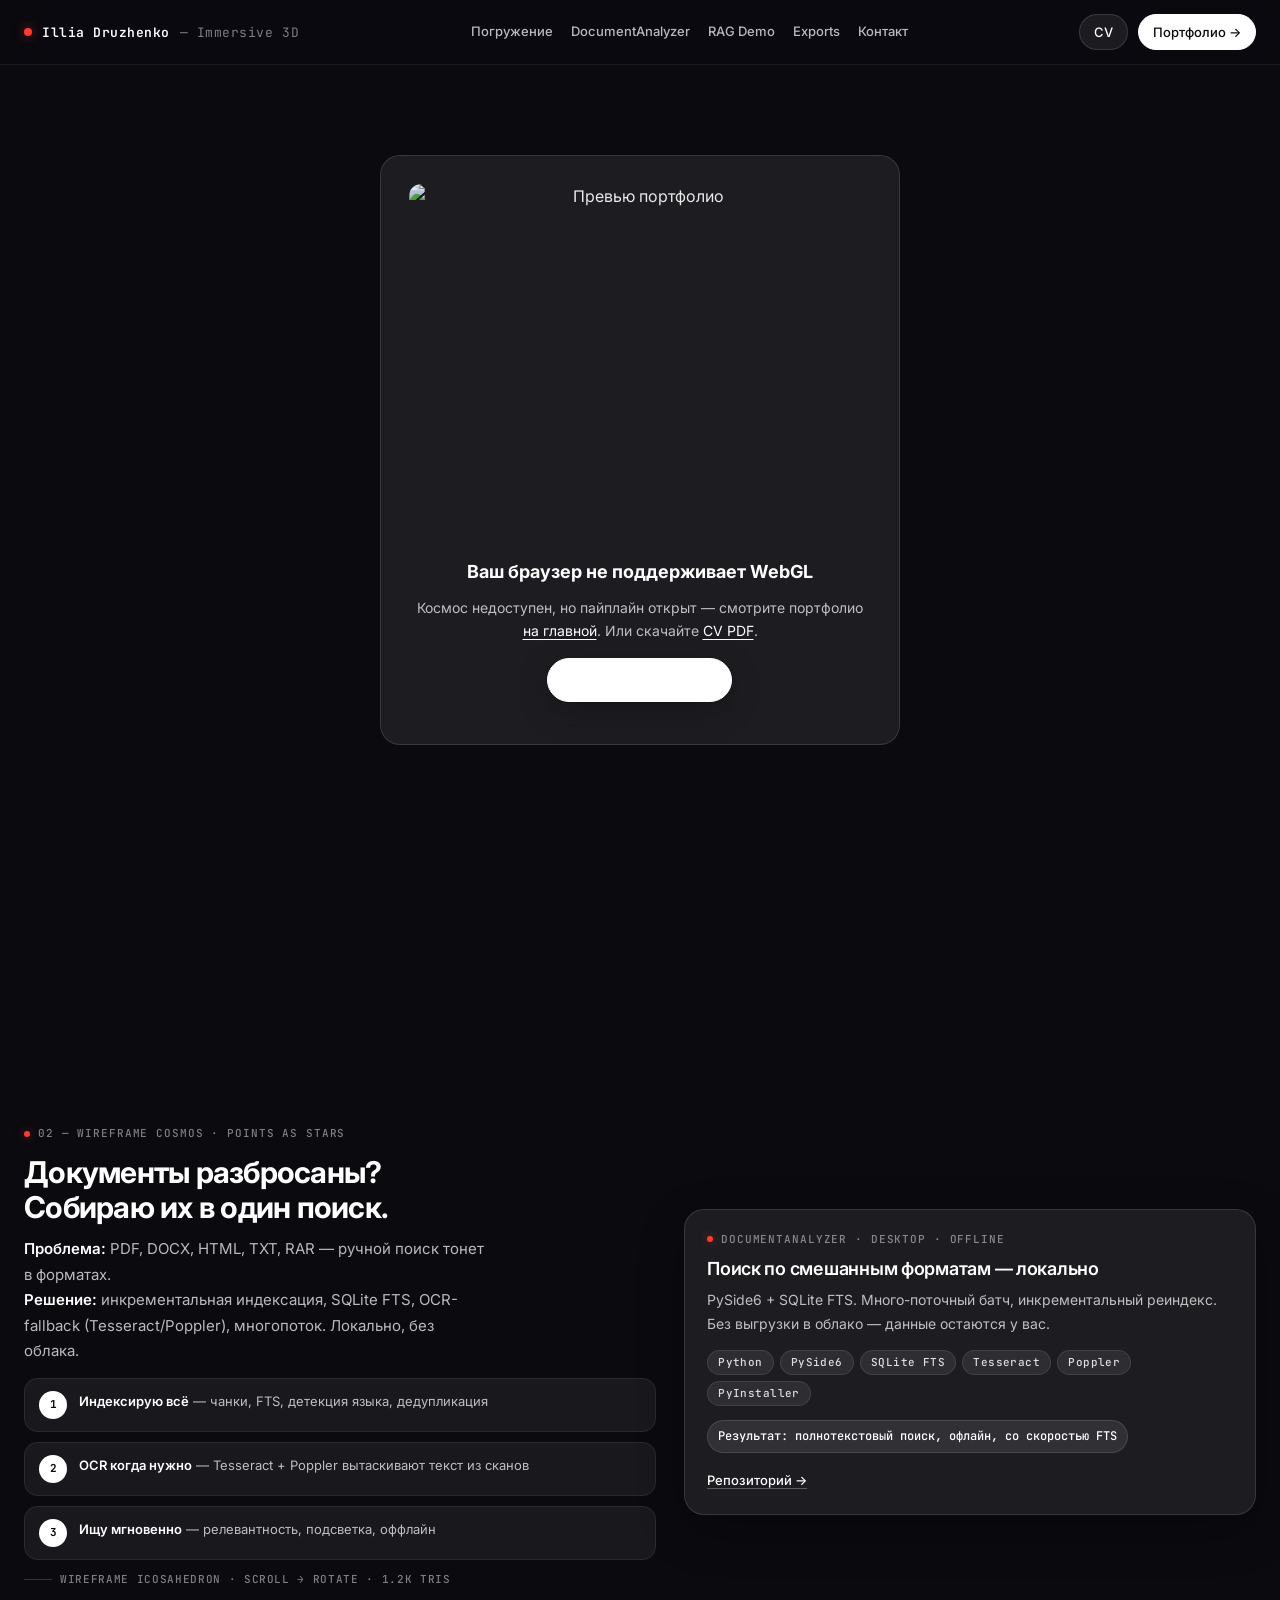
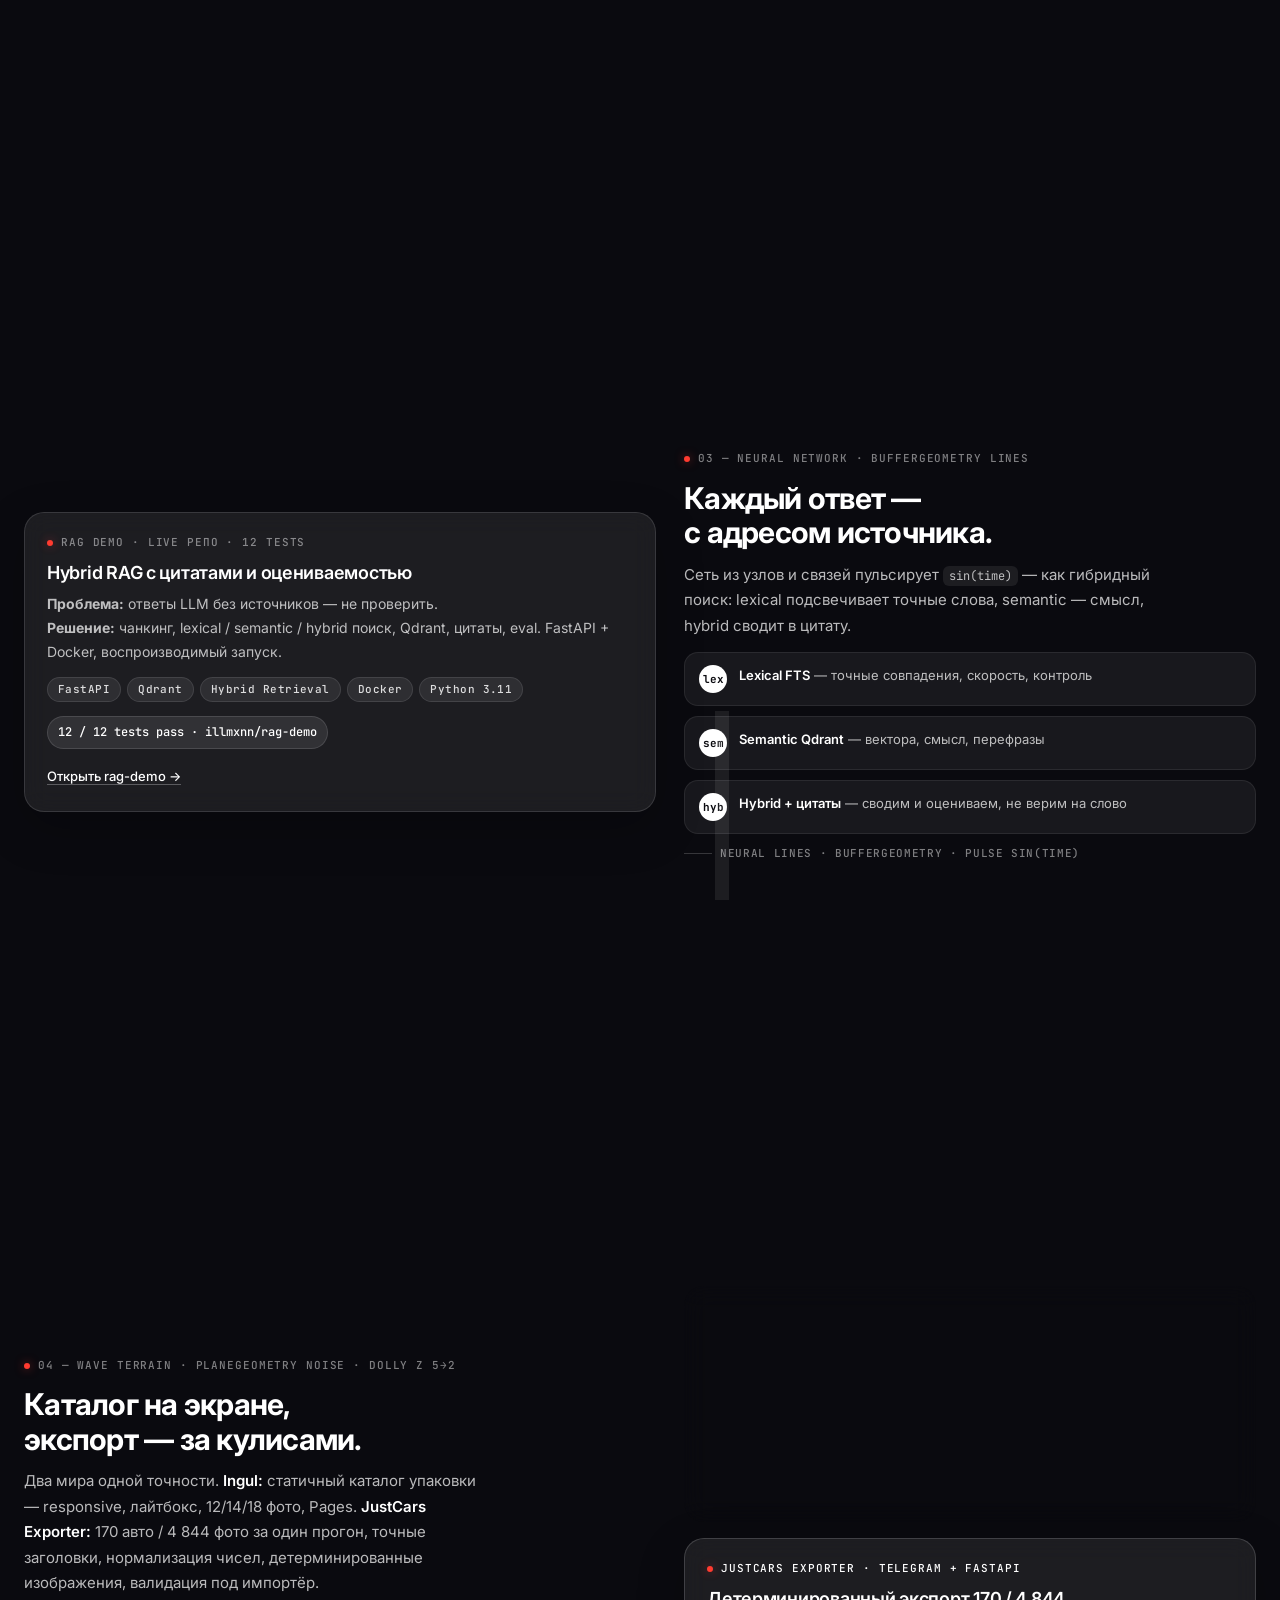
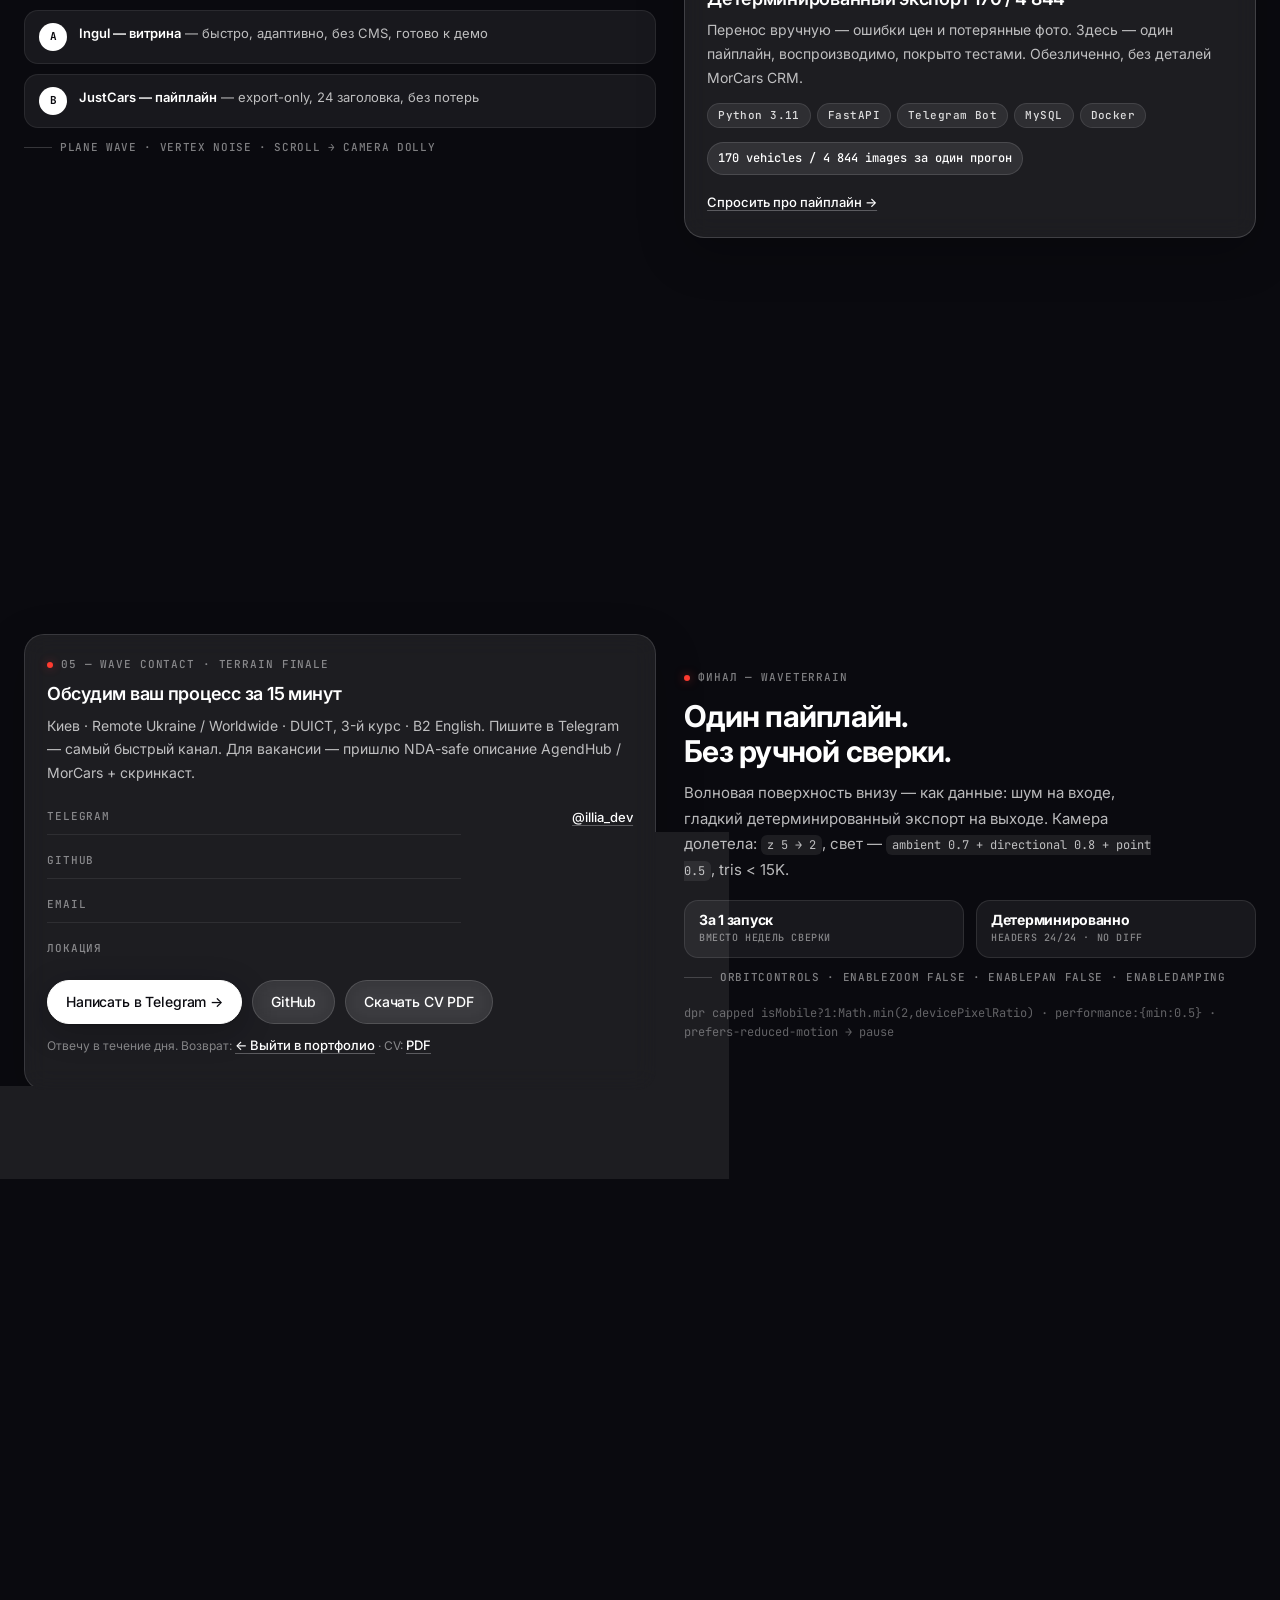
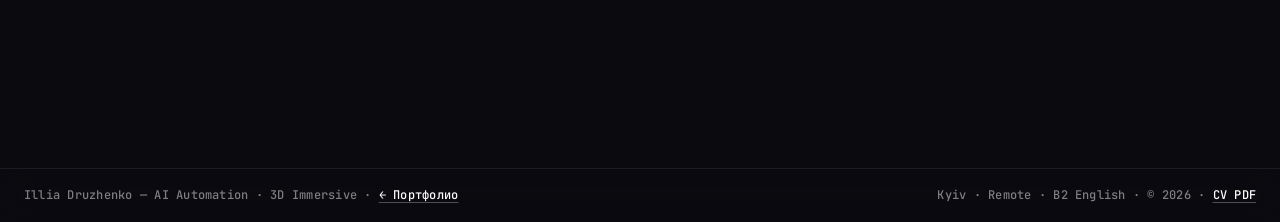
==== commit cfa41b60: "fix(ui): убрать серый слайдер, 3D перф DPR1/frameSkip, галерея +5 LedStil, монитор текст Система соб" ====
--- a/3d/index.html
+++ b/3d/index.html
@@ -379,19 +379,17 @@
           ctx.fillStyle='#FFFFFF';
           ctx.textAlign='center'; ctx.textBaseline='middle';
           ctx.font='800 54px Inter, sans-serif';
-          ctx.fillText('Стол собран.', 512, 190);
+          ctx.fillText('Система собрана.', 512, 190);
           ctx.font='800 54px Inter, sans-serif';
-          // red accent for second line
           const grad = ctx.createLinearGradient(0,0,1024,0);
-          // keep white
           ctx.fillStyle='#FFFFFF';
-          ctx.fillText('Смотрите детали.', 512, 260);
+          ctx.fillText('Смотрите кейсы.', 512, 260);
           ctx.fillStyle='rgba(255,255,255,0.72)';
           ctx.font='400 18px JetBrains Mono, monospace';
-          ctx.fillText('сборка по скроллу · 12 частей · dark #0A0A0F', 512, 340);
+          ctx.fillText('scroll to fly · 5 кейсов · dark #0A0A0F', 512, 340);
           ctx.fillStyle='rgba(255,59,48,0.95)';
           ctx.font='700 13px JetBrains Mono, monospace';
-          ctx.fillText('ILLIA  ·  170 / 4844  ·  placeholder', 512, 395);
+          ctx.fillText('ILLIA  ·  Python · Telegram · RAG  ·  2026', 512, 395);
           // dot
           ctx.fillStyle='#FF3B30'; ctx.beginPath(); ctx.arc(512, 435, 4, 0, Math.PI*2); ctx.fill();
           const tex=new THREE.CanvasTexture(c); tex.colorSpace=THREE.SRGBColorSpace; tex.wrapS=THREE.RepeatWrapping; tex.wrapT=THREE.RepeatWrapping; tex.needsUpdate=true; return tex;
@@ -721,44 +719,6 @@
           console.warn('mouse glb failed', e);
           checkAllRealLoaded();
         });
-        // === Отдельные модели: геймерский стол + ПК (раздельно) ===
-        const separateGamerGroup = new THREE.Group();
-        separateGamerGroup.position.set(1.75, -0.70, -1.05);
-        separateGamerGroup.scale.set(0.92, 0.92, 0.92);
-        separateGamerGroup.rotation.y = 0.38;
-        scene.add(separateGamerGroup);
-        window.separateGamerGroup = separateGamerGroup;
-        function sepNormalize(gltf, targetSize, pos, rot){
-          const obj = gltf.scene || gltf.scenes[0];
-          const box = new THREE.Box3().setFromObject(obj);
-          const size = new THREE.Vector3(); box.getSize(size);
-          const maxDim = Math.max(size.x, size.y, size.z)||1;
-          const s = targetSize / maxDim;
-          obj.scale.set(s,s,s);
-          const center = new THREE.Vector3(); box.getCenter(center);
-          obj.position.sub(center.multiplyScalar(s));
-          const grp = new THREE.Group();
-          grp.add(obj);
-          grp.position.copy(pos);
-          if(rot) grp.rotation.set(rot.x,rot.y,rot.z);
-          obj.traverse(o=>{ if(o.isMesh && o.material){ o.material.needsUpdate=true; }});
-          return grp;
-        }
-        loaderGLB.load('assets/models/desk_simple.glb', (gltf)=>{
-          try{
-            const desk = sepNormalize(gltf, 2.1, new THREE.Vector3(0,0.42,0), new THREE.Vector3(0,0,0));
-            separateGamerGroup.add(desk);
-            console.log('desk_simple loaded');
-          }catch(e){ console.warn('desk_simple err',e); }
-        });
-        loaderGLB.load('assets/models/pc_tower.glb', (gltf)=>{
-          try{
-            const pc = sepNormalize(gltf, 0.72, new THREE.Vector3(0.95, 0.38, 0.22), new THREE.Vector3(0,-0.35,0));
-            separateGamerGroup.add(pc);
-            console.log('pc_tower loaded');
-          }catch(e){ console.warn('pc_tower err',e); }
-        });
-
         if (loaderProgress < 96) { loaderProgress = 96; if (loaderPct) loaderPct.textContent='96%'; }
       }
       const controls = new OrbitControls(camera, renderer.domElement);
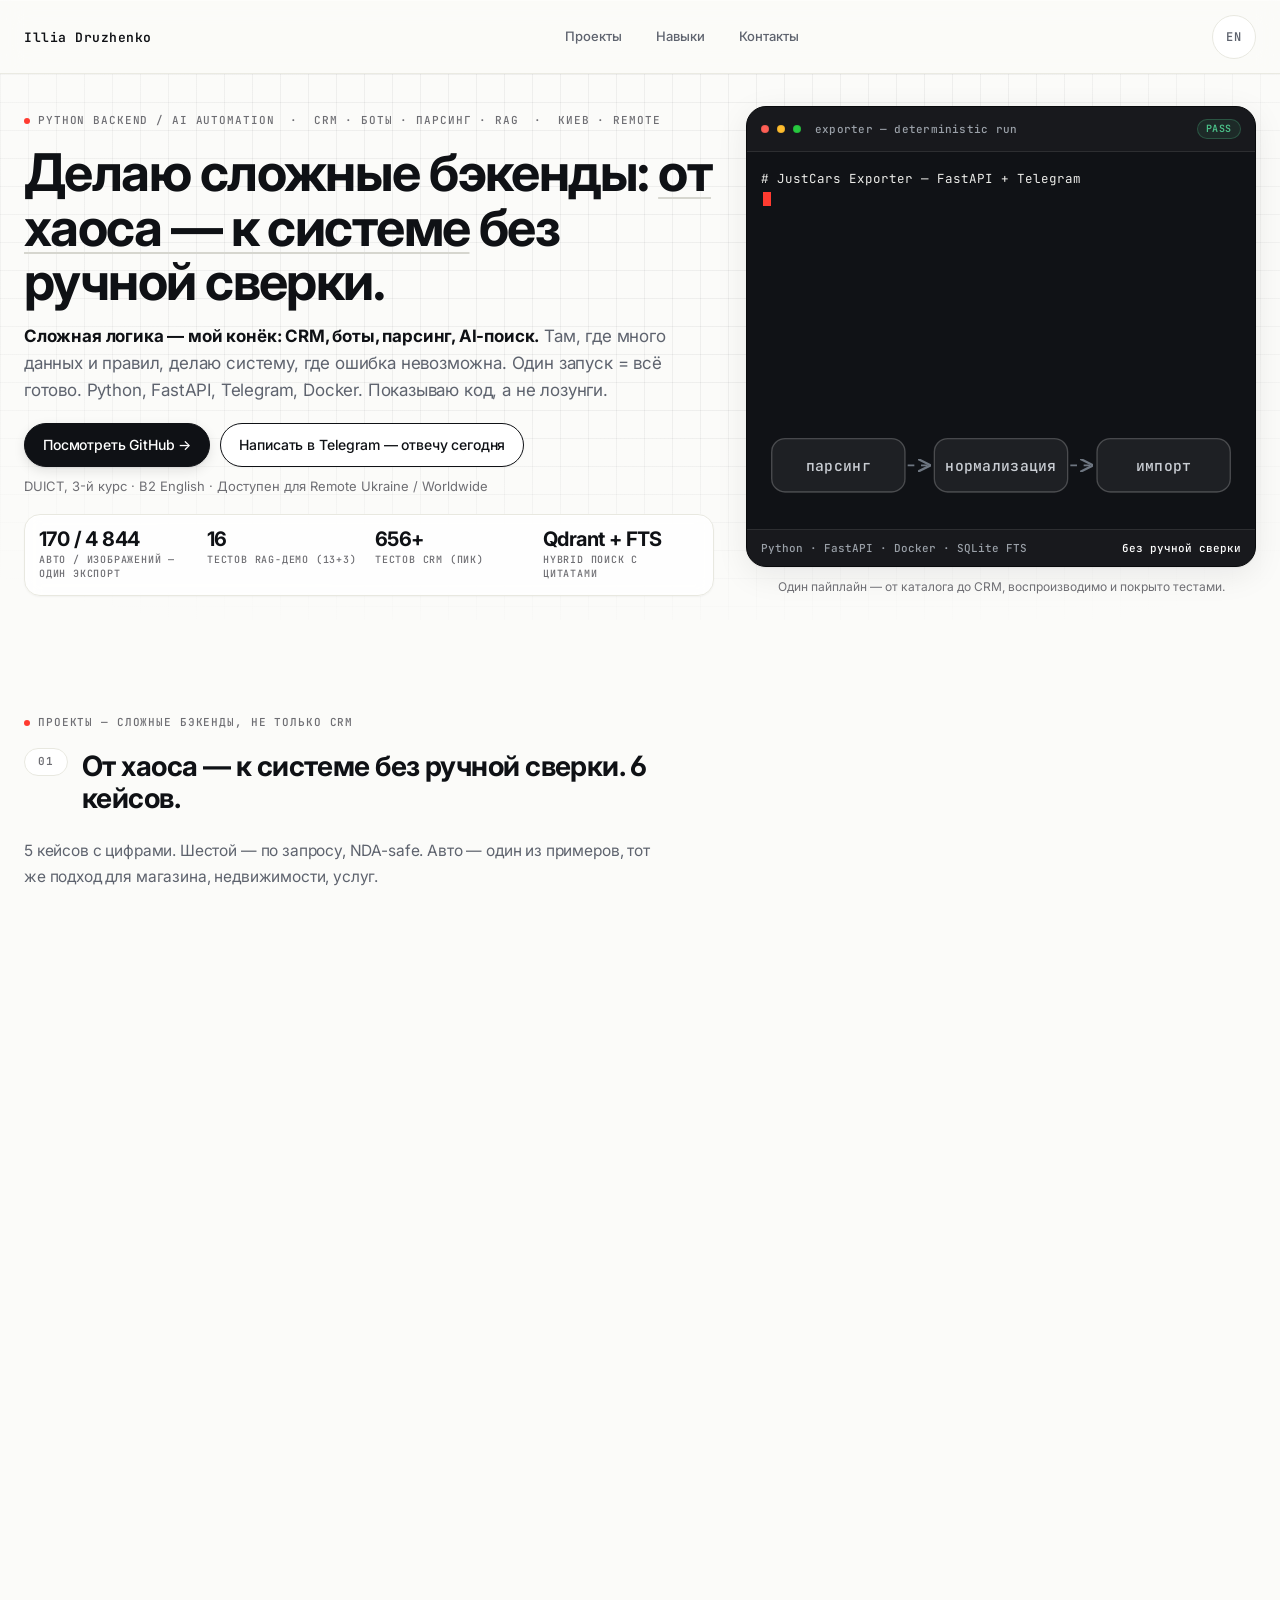
==== commit a50af6ed: "feat: paper lab landing — live console, pipeline schemes, /3d/ redirect" ====
--- a/3d/index.html
+++ b/3d/index.html
@@ -3,926 +3,41 @@
 <head>
   <meta charset="utf-8" />
   <meta name="viewport" content="width=device-width, initial-scale=1" />
-  <title>Illia Druzhenko — Immersive 3D · AI Automation</title>
-  <meta name="description" content="Illia Druzhenko — AI Automation Engineer. Погружение в пайплайн: 170 авто и 4 844 фото → CRM за один запуск, RAG hybrid с цитатами, Docker-репродуцируемость." />
-  <meta name="color-scheme" content="dark" />
-  <meta property="og:title" content="Illia Druzhenko — Immersive 3D" />
-  <meta property="og:description" content="Погружение в автоматизацию: 170 авто → CRM за один запуск. 3D мир пайплайнов и детерминированных экспортов." />
-  <link rel="preconnect" href="https://fonts.googleapis.com">
-  <link rel="preconnect" href="https://fonts.gstatic.com" crossorigin>
-  <link href="https://fonts.googleapis.com/css2?family=Inter:wght@400;500;600;700;800&family=JetBrains+Mono:wght@400;500&display=swap" rel="stylesheet">
-  <link rel="stylesheet" href="style.css" />
-  <link rel="icon" href="data:image/svg+xml,<svg xmlns=%27http://www.w3.org/2000/svg%27 viewBox=%270 0 100 100%27><text y=%27.9em%27 font-size=%2780%27>◉</text></svg>">
-  <script async src="https://unpkg.com/es-module-shims@1.8.0/dist/es-module-shims.js"></script>
-  <script type="importmap">
-  {
-    "imports": {
-      "three": "https://unpkg.com/three@0.160.0/build/three.module.js",
-      "three/addons/": "https://unpkg.com/three@0.160.0/examples/jsm/",
-      "gsap": "https://esm.sh/gsap@3.12.5",
-      "gsap/ScrollTrigger": "https://esm.sh/gsap@3.12.5/ScrollTrigger"
-    }
-  }
-  </script>
+  <meta http-equiv="refresh" content="0; url=../" />
+  <link rel="canonical" href="../" />
+  <title>Illia Druzhenko — портфолио на главной</title>
+  <meta name="description" content="Маршрут /3d/ закрыт: всё портфолио — на одном лендинге. Автоматический переход на главную." />
+  <meta name="color-scheme" content="light" />
+  <link rel="icon" href="data:image/svg+xml,<svg xmlns=%27http://www.w3.org/2000/svg%27 viewBox=%270 0 100 100%27><text y=%27.9em%27 font-size=%2790%27>⚡</text></svg>">
+  <style>
+    :root { --bg: #FBFBF9; --surface: #FFFFFF; --border: #E8E8E0; --text: #0F1115; --text-secondary: #5E636E; --focus: #0A84FF; }
+    * { box-sizing: border-box; }
+    html { -webkit-text-size-adjust: 100%; }
+    body { margin: 0; font-family: "Inter", ui-sans-serif, system-ui, -apple-system, "Segoe UI", Roboto, Helvetica, Arial, sans-serif; background: var(--bg); color: var(--text); line-height: 1.6; background-image: linear-gradient(rgba(15,17,21,0.05) 1px, transparent 1px), linear-gradient(90deg, rgba(15,17,21,0.05) 1px, transparent 1px); background-size: 28px 28px; }
+    main { max-width: 640px; margin: 0 auto; padding: 88px 24px; }
+    .card { background: var(--surface); border: 1px solid var(--border); border-radius: 20px; padding: 28px; box-shadow: 0 1px 2px rgba(15,17,21,0.04); }
+    .eyebrow { margin: 0 0 12px; font: 500 11px/1.4 ui-monospace, Menlo, Consolas, monospace; letter-spacing: 0.08em; text-transform: uppercase; color: var(--text-secondary); }
+    h1 { margin: 0 0 12px; font-size: clamp(26px, 5vw, 34px); line-height: 1.1; letter-spacing: -0.02em; }
+    p { margin: 0 0 10px; color: var(--text-secondary); font-size: 15.5px; }
+    p:last-of-type { margin-bottom: 0; }
+    .cta { display: inline-flex; align-items: center; justify-content: center; min-height: 44px; margin-top: 18px; padding: 0 18px; border-radius: 999px; background: var(--text); color: #fff; text-decoration: none; font-weight: 500; font-size: 14px; }
+    .cta:focus-visible { outline: 2px solid var(--focus); outline-offset: 2px; }
+    a.link { color: var(--text); }
+  </style>
 </head>
 <body>
-  <div id="loader" aria-live="polite" aria-label="Загрузка 3D">
-    <div class="loader__ring" aria-hidden="true"></div>
-    <div class="loader__pct" id="loaderPct">0%</div>
-    <div class="loader__hint">Загрузка моделей · <span style="color:var(--text)">наушники + клавиатура</span> — glb + placeholder сборка</div>
-  </div>
-  <div class="fallback" id="fallback" role="status" aria-live="polite">
-    <div class="fallback__card">
-      <img src="https://picsum.photos/seed/illia-fallback-dark/640/360" alt="Превью портфолио" loading="lazy" width="640" height="360" />
-      <h2 style="margin:0 0 8px; font:700 18px/1.3 var(--font-sans); color:var(--text)">Ваш браузер не поддерживает WebGL</h2>
-      <p>Космос недоступен, но пайплайн открыт — смотрите портфолио <a href="../">на главной</a>. Или скачайте <a href="../Illia_Druzhenko_CV.pdf">CV PDF</a>.</p>
-      <p style="margin-top:16px"><a class="btn btn--primary" href="../">Выйти в портфолио →</a></p>
+  <main>
+    <div class="card">
+      <p class="eyebrow">Маршрут /3d/ — закрыт</p>
+      <h1>Это место переехало на главную.</h1>
+      <p>Отдельный тёмный мир больше не нужен — всё портфолио живёт на одном светлом лендинге.</p>
+      <p>Там же: живая консоль экспорта, схемы пайплайнов и цифры без ручной сверки.</p>
+      <p>Сейчас откроется главная автоматически — ничего нажимать не нужно.</p>
+      <p>Быстрее всего — через Telegram: <a class="link" href="https://t.me/illia_dev" target="_blank" rel="noopener">@illia_dev</a>, отвечу сегодня.</p>
+      <p>Если переход не сработал, вот кнопка:</p>
+      <a class="cta" href="../">Открыть портфолио →</a>
     </div>
-  </div>
-  <canvas id="bg" aria-hidden="true"></canvas>
-  <div class="progress" id="progress" aria-hidden="true"></div>
-  <nav class="nav" aria-label="Навигация 3D">
-    <div class="nav__inner">
-      <a class="nav__brand" href="../"><span class="nav__brand-dot" aria-hidden="true"></span> Illia Druzhenko <span class="hide-m" style="color:var(--text-ter); font-weight:400">— Immersive 3D</span></a>
-      <div class="nav__links" role="list">
-        <a class="nav__link" href="#s1">Погружение</a>
-        <a class="nav__link" href="#s2">DocumentAnalyzer</a>
-        <a class="nav__link" href="#s3">RAG Demo</a>
-        <a class="nav__link" href="#s4">Exports</a>
-        <a class="nav__link" href="#s5">Контакт</a>
-      </div>
-      <div class="nav__actions"><a class="nav__ghost" href="../Illia_Druzhenko_CV.pdf" download>CV</a><a class="nav__cta" href="../">Портфолио →</a></div>
-    </div>
-  </nav>
-  <main>
-    <section class="section" id="s1" aria-labelledby="h1">
-      <div class="container hero-grid">
-        <div class="reveal">
-          <p class="eyebrow">Immersive · 3D World — scroll to fly</p>
-          <h1 id="h1" class="h1">Погружение.<br>От идеи — к <span style="color:var(--signal)">CRM за один запуск.</span></h1>
-          <p class="sub">Один детерминированный пайплайн вместо недель ручной сверки. Каталог <strong style="color:var(--text)">170 авто и 4 844 фото</strong> → XLSX/XML без ошибок импорта. Брони с OCR и тарифами — без ручного переноса. Python, FastAPI, Telegram, Docker. Показываю код, а не лозунги.</p>
-          <div class="hero__ctas"><a class="btn btn--primary" href="../">Выйти в портфолио →</a><a class="btn btn--ghost" href="../Illia_Druzhenko_CV.pdf" download>Скачать CV</a><a class="btn btn--ghost" href="https://t.me/illia_dev" target="_blank" rel="noopener">Написать в Telegram</a></div>
-          <div class="evidence" aria-label="Метрики"><div class="evidence__item"><div class="evidence__num">170 / 4 844</div><div class="evidence__label">Авто / фото — один прогон</div></div><div class="evidence__item"><div class="evidence__num">12 / 656+</div><div class="evidence__label">Тестов RAG / CRM пика</div></div><div class="evidence__item"><div class="evidence__num">Qdrant + FTS</div><div class="evidence__label">Hybrid поиск с цитатами</div></div></div>
-          <p class="terrain-hint">scroll · камера летит z 5 → 2 · explore with drag</p>
-        </div>
-        <div class="hero-card reveal" data-delay="1" aria-hidden="true">
-          <div class="hero-card__head"><div class="hero-card__dots"><span class="dot dot--red"></span><span class="dot dot--yellow"></span><span class="dot dot--green"></span></div><span class="hero-card__title">exporter — deterministic run</span><span class="hero-card__badge">PASS</span></div>
-          <div class="hero-card__rows"><div class="hero-card__row"><span>validate headers</span><b class="ok">24 / 24 OK</b></div><div class="hero-card__row"><span>normalize prices</span><b>170 rows</b></div><div class="hero-card__row"><span>images</span><b class="ok">4 844 deterministic</b></div><div class="hero-card__row"><span>write XLSX / XML</span><b>done in 1.8s</b></div><div class="hero-card__row"><span>import check</span><b class="ok">no diff · reproducible</b></div></div>
-          <div class="hero-card__foot"><span>Python · FastAPI · Docker</span><span style="color:var(--text)">без ручной сверки</span></div>
-        </div>
-      </div>
-    </section>
-    <section class="section" id="s2" aria-labelledby="h2">
-      <div class="container grid-2">
-        <div class="reveal">
-          <p class="eyebrow">02 — Wireframe Cosmos · Points as Stars</p>
-          <h2 id="h2" class="h2">Документы разбросаны?<br>Собираю их в один поиск.</h2>
-          <p class="p"><strong>Проблема:</strong> PDF, DOCX, HTML, TXT, RAR — ручной поиск тонет в форматах. <br><strong>Решение:</strong> инкрементальная индексация, SQLite FTS, OCR-fallback (Tesseract/Poppler), многопоток. Локально, без облака.</p>
-          <div class="steps" aria-label="Шаги">
-            <div class="step"><span class="step__num">1</span><span class="step__text"><b>Индексирую всё</b> — чанки, FTS, детекция языка, дедупликация</span></div>
-            <div class="step"><span class="step__num">2</span><span class="step__text"><b>OCR когда нужно</b> — Tesseract + Poppler вытаскивают текст из сканов</span></div>
-            <div class="step"><span class="step__num">3</span><span class="step__text"><b>Ищу мгновенно</b> — релевантность, подсветка, оффлайн</span></div>
-          </div>
-          <p class="terrain-hint">wireframe icosahedron · scroll → rotate · 1.2K tris</p>
-        </div>
-        <div class="glass reveal" data-delay="1">
-          <div class="glass__eyebrow">DocumentAnalyzer · Desktop · offline</div>
-          <h3 class="glass__title">Поиск по смешанным форматам — локально</h3>
-          <p class="glass__desc">PySide6 + SQLite FTS. Много-поточный батч, инкрементальный реиндекс. Без выгрузки в облако — данные остаются у вас.</p>
-          <div class="glass__meta"><span class="tag">Python</span><span class="tag">PySide6</span><span class="tag">SQLite FTS</span><span class="tag">Tesseract</span><span class="tag">Poppler</span><span class="tag">PyInstaller</span></div>
-          <div class="glass__result">Результат: полнотекстовый поиск, офлайн, со скоростью FTS</div>
-          <div class="glass__actions"><a class="link" href="https://github.com/illmxnn/PDF-HTML-TXT-WORD-Document-Analyzer" target="_blank" rel="noopener">Репозиторий →</a></div>
-        </div>
-      </div>
-    </section>
-    <section class="section" id="s3" aria-labelledby="h3">
-      <div class="container grid-2">
-        <div class="glass reveal">
-          <div class="glass__eyebrow">RAG Demo · Live репо · 12 tests</div>
-          <h3 class="glass__title">Hybrid RAG с цитатами и оцениваемостью</h3>
-          <p class="glass__desc"><strong>Проблема:</strong> ответы LLM без источников — не проверить. <br><strong>Решение:</strong> чанкинг, lexical / semantic / hybrid поиск, Qdrant, цитаты, eval. FastAPI + Docker, воспроизводимый запуск.</p>
-          <div class="glass__meta"><span class="tag">FastAPI</span><span class="tag">Qdrant</span><span class="tag">Hybrid Retrieval</span><span class="tag">Docker</span><span class="tag">Python 3.11</span></div>
-          <div class="glass__result">12 / 12 tests pass · illmxnn/rag-demo</div>
-          <div class="glass__actions"><a class="link" href="https://github.com/illmxnn/rag-demo" target="_blank" rel="noopener">Открыть rag-demo →</a></div>
-        </div>
-        <div class="reveal" data-delay="1">
-          <p class="eyebrow">03 — Neural Network · BufferGeometry lines</p>
-          <h2 id="h3" class="h2">Каждый ответ —<br>с адресом источника.</h2>
-          <p class="p">Сеть из узлов и связей пульсирует <code style="font-family:var(--font-mono); background:rgba(255,255,255,0.08); padding:2px 6px; border-radius:6px; font-size:12px">sin(time)</code> — как гибридный поиск: lexical подсвечивает точные слова, semantic — смысл, hybrid сводит в цитату.</p>
-          <div class="steps">
-            <div class="step"><span class="step__num">lex</span><span class="step__text"><b>Lexical FTS</b> — точные совпадения, скорость, контроль</span></div>
-            <div class="step"><span class="step__num">sem</span><span class="step__text"><b>Semantic Qdrant</b> — вектора, смысл, перефразы</span></div>
-            <div class="step"><span class="step__num">hyb</span><span class="step__text"><b>Hybrid + цитаты</b> — сводим и оцениваем, не верим на слово</span></div>
-          </div>
-          <p class="terrain-hint">neural lines · BufferGeometry · pulse sin(time)</p>
-        </div>
-      </div>
-    </section>
-    <section class="section" id="s4" aria-labelledby="h4">
-      <div class="container grid-2">
-        <div class="reveal">
-          <p class="eyebrow">04 — Wave Terrain · PlaneGeometry noise · dolly z 5→2</p>
-          <h2 id="h4" class="h2">Каталог на экране,<br>экспорт — за кулисами.</h2>
-          <p class="p">Два мира одной точности. <strong>Ingul:</strong> статичный каталог упаковки — responsive, лайтбокс, 12/14/18 фото, Pages. <strong>JustCars Exporter:</strong> 170 авто / 4 844 фото за один прогон, точные заголовки, нормализация чисел, детерминированные изображения, валидация под импортёр.</p>
-          <div class="steps">
-            <div class="step"><span class="step__num">A</span><span class="step__text"><b>Ingul — витрина</b> — быстро, адаптивно, без CMS, готово к демо</span></div>
-            <div class="step"><span class="step__num">B</span><span class="step__text"><b>JustCars — пайплайн</b> — export-only, 24 заголовка, без потерь</span></div>
-          </div>
-          <p class="terrain-hint">plane wave · vertex noise · scroll → camera dolly</p>
-        </div>
-        <div style="display:grid; gap:16px" class="reveal" data-delay="1">
-          <div class="glass">
-            <div class="glass__eyebrow">Ingul · Static catalog</div>
-            <h3 class="glass__title">Витрина упаковки — быстро и на телефоне</h3>
-            <p class="glass__desc">Ленты, свайп, лайтбокс, Pages. Клиент листает каталог на телефоне — без лагов, без CMS.</p>
-            <div class="glass__meta"><span class="tag">HTML/CSS/JS</span><span class="tag">Responsive</span><span class="tag">GitHub Pages</span></div>
-            <div class="glass__result">12 / 14 / 18 фото на страницу</div>
-          </div>
-          <div class="glass" style="border-color: rgba(255,255,255,0.16)">
-            <div class="glass__eyebrow" style="color:var(--text)">JustCars Exporter · Telegram + FastAPI</div>
-            <h3 class="glass__title">Детерминированный экспорт 170 / 4 844</h3>
-            <p class="glass__desc">Перенос вручную — ошибки цен и потерянные фото. Здесь — один пайплайн, воспроизводимо, покрыто тестами. Обезличенно, без деталей MorCars CRM.</p>
-            <div class="glass__meta"><span class="tag">Python 3.11</span><span class="tag">FastAPI</span><span class="tag">Telegram Bot</span><span class="tag">MySQL</span><span class="tag">Docker</span></div>
-            <div class="glass__result">170 vehicles / 4 844 images за один прогон</div>
-            <div class="glass__actions"><a class="link" href="https://github.com/illmxnn" target="_blank" rel="noopener">Спросить про пайплайн →</a></div>
-          </div>
-        </div>
-      </div>
-    </section>
-    <section class="section" id="s5" aria-labelledby="h5">
-      <div class="container grid-2">
-        <div class="glass reveal">
-          <div class="glass__eyebrow">05 — Wave Contact · Terrain finale</div>
-          <h3 class="glass__title">Обсудим ваш процесс за 15 минут</h3>
-          <p class="glass__desc">Киев · Remote Ukraine / Worldwide · DUICT, 3-й курс · B2 English. Пишите в Telegram — самый быстрый канал. Для вакансии — пришлю NDA-safe описание AgendHub / MorCars + скринкаст.</p>
-          <div style="display:grid; gap:10px; margin-top:16px">
-            <div style="display:flex; justify-content:space-between; gap:12px; padding:10px 0; border-bottom:1px solid rgba(255,255,255,0.08)"><span style="font:500 11px/1 var(--font-mono); letter-spacing:0.08em; text-transform:uppercase; color:var(--text-ter)">Telegram</span><a class="link" href="https://t.me/illia_dev" target="_blank" rel="noopener">@illia_dev</a></div>
-            <div style="display:flex; justify-content:space-between; gap:12px; padding:10px 0; border-bottom:1px solid rgba(255,255,255,0.08)"><span style="font:500 11px/1 var(--font-mono); letter-spacing:0.08em; text-transform:uppercase; color:var(--text-ter)">GitHub</span><a class="link" href="https://github.com/illmxnn" target="_blank" rel="noopener">github.com/illmxnn</a></div>
-            <div style="display:flex; justify-content:space-between; gap:12px; padding:10px 0; border-bottom:1px solid rgba(255,255,255,0.08)"><span style="font:500 11px/1 var(--font-mono); letter-spacing:0.08em; text-transform:uppercase; color:var(--text-ter)">Email</span><a class="link" href="mailto:druzya771907@gmail.com">druzya771907@gmail.com</a></div>
-            <div style="display:flex; justify-content:space-between; gap:12px; padding:10px 0"><span style="font:500 11px/1 var(--font-mono); letter-spacing:0.08em; text-transform:uppercase; color:var(--text-ter)">Локация</span><span style="font:500 13px/1 var(--font-sans); color:var(--text)">Kyiv · Remote · B2 English</span></div>
-          </div>
-          <div class="glass__actions" style="display:flex; flex-wrap:wrap; gap:10px"><a class="btn btn--primary" href="https://t.me/illia_dev" target="_blank" rel="noopener">Написать в Telegram →</a><a class="btn btn--ghost" href="https://github.com/illmxnn" target="_blank" rel="noopener">GitHub</a><a class="btn btn--ghost" href="../Illia_Druzhenko_CV.pdf" download>Скачать CV PDF</a></div>
-          <p style="margin-top:12px; font:400 12px/1.6 var(--font-sans); color:var(--text-ter)">Отвечу в течение дня. Возврат: <a class="link" href="../">← Выйти в портфолио</a> · CV: <a class="link" href="../Illia_Druzhenko_CV.pdf">PDF</a></p>
-        </div>
-        <div class="reveal" data-delay="1">
-          <p class="eyebrow">Финал — WaveTerrain</p>
-          <h2 id="h5" class="h2">Один пайплайн.<br>Без ручной сверки.</h2>
-          <p class="p">Волновая поверхность внизу — как данные: шум на входе, гладкий детерминированный экспорт на выходе. Камера долетела: <code style="font-family:var(--font-mono); background:rgba(255,255,255,0.08); padding:2px 6px; border-radius:6px; font-size:12px">z 5 → 2</code>, свет — <code style="font-family:var(--font-mono); background:rgba(255,255,255,0.08); padding:2px 6px; border-radius:6px; font-size:12px">ambient 0.7 + directional 0.8 + point 0.5</code>, tris &lt; 15K.</p>
-          <div class="evidence" style="grid-template-columns:repeat(2,1fr)"><div class="evidence__item"><div class="evidence__num">За 1 запуск</div><div class="evidence__label">Вместо недель сверки</div></div><div class="evidence__item"><div class="evidence__num">Детерминированно</div><div class="evidence__label">Headers 24/24 · no diff</div></div></div>
-          <p class="terrain-hint">OrbitControls · enableZoom false · enablePan false · enableDamping</p>
-          <p style="margin-top:18px; font:400 12px/1.6 var(--font-mono); color:var(--muted)">dpr capped isMobile?1:Math.min(2,devicePixelRatio) · performance:{min:0.5} · prefers-reduced-motion → pause</p>
-        </div>
-      </div>
-    </section>
-    <section class="section" id="s6" aria-label="Собранная сцена" style="min-height: 52vh; padding: 0; display:block; background: transparent; pointer-events: none; border: none"></section>
   </main>
-  <footer class="footer">
-    <div class="footer__inner"><span>Illia Druzhenko — AI Automation · 3D Immersive · <a class="link" href="../" style="font:inherit">← Портфолио</a></span><span>Kyiv · Remote · B2 English · © 2026 · <a class="link" href="../Illia_Druzhenko_CV.pdf" style="font:inherit">CV PDF</a></span></div>
-  </footer>
-  <script type="module">
-  const loader = document.getElementById('loader');
-  const loaderPct = document.getElementById('loaderPct');
-  const fallbackEl = document.getElementById('fallback');
-  const canvas = document.getElementById('bg');
-  const progress = document.getElementById('progress');
-  let loaderProgress = 0;
-  const loaderTimer = setInterval(()=> {
-    loaderProgress = Math.min(96, loaderProgress + (Math.random()*12));
-    if(loaderPct) loaderPct.textContent = Math.round(loaderProgress) + '%';
-  }, 120);
-  function detectWebGL(){
-    try{
-      if(!window.WebGLRenderingContext) return false;
-      const c = document.createElement('canvas');
-      const ctx = c.getContext('webgl') || c.getContext('experimental-webgl');
-      return !!ctx;
-    } catch(e){ return false; }
-  }
-  const hasWebGL = detectWebGL();
-  const rm = window.matchMedia('(prefers-reduced-motion: reduce)').matches;
-  const reveals = document.querySelectorAll('.reveal');
-  if(rm || !('IntersectionObserver' in window)){
-    reveals.forEach(el=> el.classList.add('is-visible'));
-  } else {
-    const io = new IntersectionObserver((entries)=>{
-      entries.forEach(e=>{
-        if(e.isIntersecting){ e.target.classList.add('is-visible'); io.unobserve(e.target); }
-      });
-    },{threshold:0.14, rootMargin:'0px 0px -40px 0px'});
-    reveals.forEach(el=> io.observe(el));
-  }
-  function onScrollProgress(){
-    const h = document.documentElement;
-    const max = h.scrollHeight - h.clientHeight;
-    const p = max>0 ? (window.scrollY / max) : 0;
-    if(progress) progress.style.width = (p*100).toFixed(2) + '%';
-  }
-  window.addEventListener('scroll', onScrollProgress, {passive:true});
-  onScrollProgress();
-  if(!hasWebGL){
-    clearInterval(loaderTimer);
-    if(loader) { loader.classList.add('is-hidden'); setTimeout(()=> loader.style.display='none', 600); }
-    if(fallbackEl) fallbackEl.classList.add('is-visible');
-    if(canvas) canvas.style.display='none';
-  }
-
-  if(hasWebGL){
-    import('three').then(async (THREE)=>{
-      let gsap = null, ScrollTrigger = null;
-      try{
-        const g = await import('gsap');
-        gsap = g.default || g.gsap || g;
-        const st = await import('gsap/ScrollTrigger');
-        ScrollTrigger = st.default || st.ScrollTrigger || st;
-        if(gsap && ScrollTrigger && gsap.registerPlugin) gsap.registerPlugin(ScrollTrigger);
-      } catch(e){ console.warn('GSAP not loaded', e); }
-      const { OrbitControls } = await import('three/addons/controls/OrbitControls.js');
-      const { GLTFLoader } = await import('three/addons/loaders/GLTFLoader.js');
-      const scene = new THREE.Scene();
-      scene.fog = new THREE.Fog(0x0A0A0F, 8, 22);
-      const camera = new THREE.PerspectiveCamera(60, window.innerWidth / window.innerHeight, 0.1, 100);
-      camera.position.set(0, 0.4, 5);
-      const isMobile = /iPhone|iPad|iPod|Android/i.test(navigator.userAgent);
-      const dpr = isMobile ? 1 : Math.min(2, window.devicePixelRatio || 1);
-      let renderer;
-      try{
-        renderer = new THREE.WebGLRenderer({ canvas, antialias: true, alpha: true, powerPreference: 'high-performance' });
-      } catch(e){
-        clearInterval(loaderTimer);
-        if(fallbackEl) fallbackEl.classList.add('is-visible');
-        if(canvas) canvas.style.display='none';
-        if(loader) loader.classList.add('is-hidden');
-        return;
-      }
-      renderer.setPixelRatio(dpr);
-      renderer.setSize(window.innerWidth, window.innerHeight, false);
-      renderer.setClearColor(0x0A0A0F, 1);
-      renderer.shadowMap.enabled = false;
-      canvas.setAttribute('data-dpr', String(dpr));
-      canvas.setAttribute('data-tris', '~14K');
-      function onResize(){
-        camera.aspect = window.innerWidth / window.innerHeight;
-        camera.updateProjectionMatrix();
-        renderer.setSize(window.innerWidth, window.innerHeight, false);
-      }
-      window.addEventListener('resize', onResize, {passive:true});
-      const ambient = new THREE.AmbientLight(0xffffff, 0.85);
-      scene.add(ambient);
-      const directional = new THREE.DirectionalLight(0xffffff, 0.8);
-      directional.position.set(3, 5, 4);
-      scene.add(directional);
-      const point = new THREE.PointLight(0xFF3B30, 0.65, 18);
-      // workspace fill light
-      const workspaceLight = new THREE.DirectionalLight(0xffe8cc, 1.05);
-      workspaceLight.position.set(2.5, 3.5, 2.2);
-      scene.add(workspaceLight);
-      point.position.set(-2, 1.2, 2.5);
-      scene.add(point);
-      const icoGeo = new THREE.IcosahedronGeometry(1.35, 2);
-      const icoMat = new THREE.MeshStandardMaterial({ color: 0xffffff, wireframe: true, transparent: true, opacity: 0.88, metalness: 0.12, roughness: 0.55 });
-      const ico = new THREE.Mesh(icoGeo, icoMat);
-      ico.position.set(-2.1, 0.6, -1.2);
-      const starCount = isMobile ? 700 : 1500;
-      const starPos = new Float32Array(starCount * 3);
-      for(let i=0;i<starCount;i++){
-        const r = 8 + Math.random()*7;
-        const theta = Math.random()*Math.PI*2;
-        const phi = Math.acos(2*Math.random()-1);
-        starPos[i*3] = r * Math.sin(phi) * Math.cos(theta);
-        starPos[i*3+1] = r * Math.sin(phi) * Math.sin(theta)*0.65;
-        starPos[i*3+2] = (Math.random()-0.5)*12 -2;
-      }
-      const starGeo = new THREE.BufferGeometry();
-      starGeo.setAttribute('position', new THREE.BufferAttribute(starPos, 3));
-      const starMat = new THREE.PointsMaterial({ color: 0xffffff, size: isMobile ? 0.028 : 0.022, sizeAttenuation: true, transparent: true, opacity: 0.52, depthWrite: false });
-      const stars = new THREE.Points(starGeo, starMat);
-      const nnGroup = new THREE.Group();
-      const nnCount = 22;
-      const nnPoints = [];
-      for(let i=0;i<nnCount;i++){
-        const x = (Math.random()-0.5)*4.2;
-        const y = (Math.random()-0.5)*2.6;
-        const z = (Math.random()-0.5)*2.2;
-        nnPoints.push(new THREE.Vector3(x,y,z));
-      }
-      const nnGeoPoints = new THREE.BufferGeometry().setFromPoints(nnPoints);
-      const nnMatPoints = new THREE.PointsMaterial({ color: 0xFF3B30, size:0.08, transparent:true, opacity:0.95 });
-      const nnPointsMesh = new THREE.Points(nnGeoPoints, nnMatPoints);
-      nnGroup.add(nnPointsMesh);
-      const linePositions = [];
-      for(let i=0;i<nnCount;i++){
-        const dists = [];
-        for(let j=0;j<nnCount;j++) if(i!==j){
-          dists.push({j, d: nnPoints[i].distanceTo(nnPoints[j])});
-        }
-        dists.sort((a,b)=>a.d-b.d);
-        for(let k=0;k<2;k++){
-          const j = dists[k].j;
-          if(j < i) continue;
-          linePositions.push(nnPoints[i].x, nnPoints[i].y, nnPoints[i].z);
-          linePositions.push(nnPoints[j].x, nnPoints[j].y, nnPoints[j].z);
-        }
-      }
-      const lineGeo = new THREE.BufferGeometry();
-      lineGeo.setAttribute('position', new THREE.Float32BufferAttribute(linePositions, 3));
-      const lineMat = new THREE.LineBasicMaterial({ color: 0xffffff, transparent:true, opacity:0.22 });
-      const nnLines = new THREE.LineSegments(lineGeo, lineMat);
-      nnGroup.add(nnLines);
-      nnGroup.position.set(1.9, -0.3, -0.8);
-      nnGroup.scale.set(0.92,0.92,0.92);
-      const planeGeo = new THREE.PlaneGeometry(12, 12, 64, 64);
-      const planeMat = new THREE.MeshStandardMaterial({ color: 0x1A1A24, wireframe: false, transparent: true, opacity: 0.94, metalness: 0.18, roughness: 0.78, side: THREE.DoubleSide });
-      const terrain = new THREE.Mesh(planeGeo, planeMat);
-      terrain.rotation.x = -Math.PI / 2.35;
-      terrain.position.set(0, -1.85, -2.2);
-      const terrainWireMat = new THREE.MeshStandardMaterial({ color: 0xffffff, wireframe: true, transparent: true, opacity: 0.06, side: THREE.DoubleSide });
-      const terrainWire = new THREE.Mesh(planeGeo.clone(), terrainWireMat);
-      terrainWire.rotation.copy(terrain.rotation);
-      terrainWire.position.copy(terrain.position);
-      terrainWire.position.y += 0.02;
-      scene.add(stars);
-      scene.add(ico);
-      scene.add(nnGroup);
-      scene.add(terrain);
-      scene.add(terrainWire);
-      // --- Workspace FBX assembly on scroll ---
-      const workspaceGroup = new THREE.Group();
-      workspaceGroup.position.set(1.12, 0.08, 0.38);
-      workspaceGroup.scale.set(1.22, 1.22, 1.22);
-      workspaceGroup.rotation.y = -0.24;
-      scene.add(workspaceGroup);
-      let workspaceMeshes = [];
-      let workspaceAssembleCurrent = 0;
-      let workspaceLoaded = false;
-      let texParallax = null;
-      let parallaxOffsetX = 0, parallaxOffsetY = 0, targetParallaxX = 0, targetParallaxY = 0;
-      // expose for debugging
-      window.workspaceGroup = workspaceGroup;
-      // --- Placeholder workspace (заглушка) — сборка по скроллу, без внешних моделей ---
-      // Создаем простой процедурный стол + монитор + растения из примитивов, чтобы показать сборку
-      {
-        const placeholderMatDesk = new THREE.MeshStandardMaterial({ color: 0x2A2A32, roughness: 0.88, metalness: 0.04 });
-        const placeholderMatDark = new THREE.MeshStandardMaterial({ color: 0x1A1A22, roughness: 0.92, metalness: 0.03 });
-        const placeholderMatAccent = new THREE.MeshStandardMaterial({ color: 0xFF3B30, roughness: 0.72, metalness: 0.08, emissive: 0x330800, emissiveIntensity: 0.14 });
-        const placeholderMatLight = new THREE.MeshStandardMaterial({ color: 0xECE8E0, roughness: 0.82, metalness: 0.02 });
-        // заглушка с параллакс-надписью на мониторе
-        // создаем текстуру с надписью "Стол собран. Смотрите детали." для параллакса
-        function makeParallaxTextTexture() {
-          const c = document.createElement('canvas'); c.width=1024; c.height=512;
-          const ctx=c.getContext('2d');
-          ctx.fillStyle='#0A0A0F'; ctx.fillRect(0,0,1024,512);
-          // red border
-          ctx.strokeStyle='#FF3B30'; ctx.lineWidth=6; ctx.strokeRect(12,12,1000,488);
-          // inner border
-          ctx.strokeStyle='rgba(255,59,48,0.22)'; ctx.lineWidth=2; ctx.strokeRect(22,22,980,468);
-          // text
-          ctx.fillStyle='#FFFFFF';
-          ctx.textAlign='center'; ctx.textBaseline='middle';
-          ctx.font='800 54px Inter, sans-serif';
-          ctx.fillText('Система собрана.', 512, 190);
-          ctx.font='800 54px Inter, sans-serif';
-          const grad = ctx.createLinearGradient(0,0,1024,0);
-          ctx.fillStyle='#FFFFFF';
-          ctx.fillText('Смотрите кейсы.', 512, 260);
-          ctx.fillStyle='rgba(255,255,255,0.72)';
-          ctx.font='400 18px JetBrains Mono, monospace';
-          ctx.fillText('scroll to fly · 5 кейсов · dark #0A0A0F', 512, 340);
-          ctx.fillStyle='rgba(255,59,48,0.95)';
-          ctx.font='700 13px JetBrains Mono, monospace';
-          ctx.fillText('ILLIA  ·  Python · Telegram · RAG  ·  2026', 512, 395);
-          // dot
-          ctx.fillStyle='#FF3B30'; ctx.beginPath(); ctx.arc(512, 435, 4, 0, Math.PI*2); ctx.fill();
-          const tex=new THREE.CanvasTexture(c); tex.colorSpace=THREE.SRGBColorSpace; tex.wrapS=THREE.RepeatWrapping; tex.wrapT=THREE.RepeatWrapping; tex.needsUpdate=true; return tex;
-        }
-        texParallax = makeParallaxTextTexture();
-        const matMonitorScreen = new THREE.MeshStandardMaterial({ map: texParallax, roughness: 0.42, metalness: 0.12, emissive: 0x111111, emissiveIntensity: 0.06 });
-        // параллакс-константы уже объявлены выше
-        window.addEventListener('pointermove', (e)=>{
-          targetParallaxX = (e.clientX / window.innerWidth - 0.5) * 0.04;
-          targetParallaxY = (e.clientY / window.innerHeight - 0.5) * 0.04;
-        }, {passive:true});
-        // Desk top
-        const deskTop = new THREE.Mesh(new THREE.BoxGeometry(2.4, 0.08, 1.1, 12, 1, 6), placeholderMatDesk);
-        deskTop.position.set(0, 0.42, 0);
-        window.deskTop = deskTop;
-        // legs
-        const legGeo = new THREE.BoxGeometry(0.08, 0.7, 0.08);
-        const legPos = [[-1.1, -0.02, 0.48], [-1.1, -0.02, -0.48], [1.1, -0.02, 0.48], [1.1, -0.02, -0.48]];
-        const legs = legPos.map(p=> {
-          const m=new THREE.Mesh(legGeo, placeholderMatDark); m.position.set(p[0],p[1],p[2]); return m;
-        });
-        // Monitor — пофиксена стойка (раньше была перед экраном)
-        const monitorStand = new THREE.Mesh(new THREE.CylinderGeometry(0.045, 0.06, 0.32, 12), placeholderMatDark);
-        monitorStand.position.set(0.15, 0.64, -0.18);
-        const monitorFrame = new THREE.Mesh(new THREE.BoxGeometry(0.92, 0.52, 0.04), new THREE.MeshStandardMaterial({ color: 0x0F1115, roughness:0.45, metalness:0.22 }));
-        monitorFrame.position.set(0.15, 0.92, -0.15);
-        const monitorScreen = new THREE.Mesh(new THREE.PlaneGeometry(0.86, 0.46), matMonitorScreen);
-        monitorScreen.position.set(0.15, 0.92, -0.128);
-        // Keyboard — реалистичная с клавишами (процедурно)
-        const keyboardGroup = new THREE.Group();
-        const kbBase = new THREE.Mesh(new THREE.BoxGeometry(0.68, 0.022, 0.25), new THREE.MeshStandardMaterial({ color: 0x0F1115, roughness: 0.55, metalness: 0.18 }));
-        kbBase.position.set(0, -0.005, 0);
-        keyboardGroup.add(kbBase);
-        // keys — realistic, sit flush, slight bevel via Box, tight gap
-        const keyMat = new THREE.MeshStandardMaterial({ color: 0xECE8E0, roughness: 0.68, metalness: 0.04 });
-        const keyMatAccent = new THREE.MeshStandardMaterial({ color: 0xFF3B30, roughness: 0.55, emissive: 0x220800, emissiveIntensity: 0.10 });
-        const rows = 4, cols = 12;
-        for(let r=0;r<rows;r++){
-          const colsThisRow = (r===3?4:cols);
-          for(let c=0;c<colsThisRow;c++){
-            const isEnter = (r===2 && c===11);
-            const isSpace = (r===3);
-            let w, d;
-            if (isSpace) { w = (c===1? 0.26 : 0.09); d = 0.048; }
-            else if (isEnter) { w = 0.088; d = 0.052; }
-            else { w = 0.041; d = 0.041; }
-            const h = 0.014;
-            const key = new THREE.Mesh(new THREE.BoxGeometry(w,h,d), (r===0 && c===0) ? keyMatAccent : keyMat);
-            const y = 0.018; // flush on base (base 0.022 height, top at 0.011, key bottom at 0.011)
-            let x = (c - 5.5)*0.050 + (r*0.004);
-            let z = (r - 1.5)*0.050;
-            if (isEnter) x += 0.020;
-            if (isSpace) {
-              if (c===0) x = -0.14;
-              if (c===1) x = 0.04;
-              if (c===2) continue;
-              if (c===3) x = 0.22;
-            }
-            key.position.set(x, y, z);
-            // slight chamfer via scale
-            keyboardGroup.add(key);
-          }
-        }
-        keyboardGroup.position.set(0.15, 0.48, 0.22);
-        // Headphones — реалистичная замена растения (процедурно, без моделей)
-        const headphoneGroup = new THREE.Group();
-        const hpBandMat = new THREE.MeshStandardMaterial({ color: 0x0F1115, roughness: 0.28, metalness: 0.62 });
-        const hpCupMat = new THREE.MeshStandardMaterial({ color: 0x15151A, roughness: 0.42, metalness: 0.38 });
-        const hpPadMat = new THREE.MeshStandardMaterial({ color: 0x1F0A08, roughness: 0.92, metalness: 0.01 });
-        // headband - half torus lying flat
-        // headband - smooth U lying flat, correct orientation
-        const bandGeo = new THREE.TorusGeometry(0.20, 0.016, 12, 32, Math.PI);
-        const band = new THREE.Mesh(bandGeo, hpBandMat);
-        band.rotation.x = Math.PI/2; band.rotation.y = 0; band.rotation.z = Math.PI; band.position.set(0, 0.018, 0);
-        // ear cups - vertical, pads facing inward/outward correctly
-        const cupGeo = new THREE.CylinderGeometry(0.088, 0.088, 0.052, 20);
-        const cupL = new THREE.Mesh(cupGeo, hpCupMat); cupL.rotation.z = Math.PI/2; cupL.position.set(-0.20, 0.012, 0);
-        const cupR = new THREE.Mesh(cupGeo, hpCupMat); cupR.rotation.z = Math.PI/2; cupR.position.set(0.20, 0.012, 0);
-        const padGeo = new THREE.CylinderGeometry(0.078, 0.078, 0.032, 20);
-        const padL = new THREE.Mesh(padGeo, hpPadMat); padL.rotation.z = Math.PI/2; padL.position.set(-0.20, 0.012, 0); padL.scale.set(1,1,0.9);
-        const padR = new THREE.Mesh(padGeo, hpPadMat); padR.rotation.z = Math.PI/2; padR.position.set(0.20, 0.012, 0); padR.scale.set(1,1,0.9);
-        // red accent on outer rim (visible from top)
-        const hpAccentMat = new THREE.MeshStandardMaterial({ color: 0xFF3B30, emissive: 0x330800, emissiveIntensity: 0.24, roughness: 0.45, metalness: 0.12 });
-        const accentL = new THREE.Mesh(new THREE.TorusGeometry(0.058, 0.008, 8, 16), hpAccentMat); accentL.position.set(-0.20, 0.012, 0); accentL.rotation.y = Math.PI/2;
-        const accentR = new THREE.Mesh(new THREE.TorusGeometry(0.058, 0.008, 8, 16), hpAccentMat); accentR.position.set(0.20, 0.012, 0); accentR.rotation.y = Math.PI/2;
-        headphoneGroup.add(band, cupL, cupR, padL, padR, accentL, accentR);
-        headphoneGroup.position.set(-0.84, 0.46, -0.24);
-        headphoneGroup.rotation.set(0, -0.32, 0.04);
-        // Keyboard — реалистичная (база + клавиши)
-        // Mouse — реалистичная
-        const mouseGroup = new THREE.Group();
-        // realistic mouse - rounded capsule-like using Box + sphere blend
-        const mouseBaseMat = new THREE.MeshStandardMaterial({ color: 0x0F0F12, roughness: 0.32, metalness: 0.52 });
-        const mouseBase = new THREE.Mesh(new THREE.BoxGeometry(0.13, 0.024, 0.19), mouseBaseMat);
-        mouseBase.position.set(0, 0.006, 0);
-        const mouseTop = new THREE.Mesh(new THREE.SphereGeometry(0.062, 14, 10, 0, Math.PI*2, 0, Math.PI/2), mouseBaseMat);
-        mouseTop.scale.set(1, 0.42, 1.42); mouseTop.position.set(0, 0.018, -0.015);
-        const mouseWheel = new THREE.Mesh(new THREE.CylinderGeometry(0.012, 0.012, 0.028, 10), new THREE.MeshStandardMaterial({ color: 0x1A1A1A, roughness: 0.6 }));
-        mouseWheel.rotation.z = Math.PI/2; mouseWheel.position.set(0, 0.032, 0.02);
-        const mouseWheelRed = new THREE.Mesh(new THREE.TorusGeometry(0.012, 0.003, 6, 12), new THREE.MeshStandardMaterial({ color: 0xFF3B30, emissive: 0x330800, emissiveIntensity: 0.18 }));
-        mouseWheelRed.rotation.y = Math.PI/2; mouseWheelRed.position.set(0, 0.032, 0.02);
-        mouseGroup.add(mouseBase, mouseTop, mouseWheel, mouseWheelRed);
-        mouseGroup.position.set(0.60, 0.462, 0.32);
-        mouseGroup.rotation.y = -0.12;
-        // Small red accent already exists as cube, keep but make it smaller mousepad accent
-        // mousepad - flat, realistic, sits flush on desk
-        const accent = new THREE.Mesh(new THREE.BoxGeometry(0.20,0.004,0.26), new THREE.MeshStandardMaterial({ color: 0x121214, roughness: 0.88, metalness: 0.04 }));
-        accent.position.set(0.60, 0.45, 0.32);
-        const accentDetail = new THREE.Mesh(new THREE.BoxGeometry(0.16,0.0015,0.012), new THREE.MeshStandardMaterial({ color: 0xFF3B30, emissive: 0x220800, emissiveIntensity: 0.12 }));
-        accentDetail.position.set(0, 0.0035, 0.08);
-        accent.add(accentDetail);
-        const parts = [deskTop, ...legs, monitorStand, monitorFrame, monitorScreen, keyboardGroup, headphoneGroup, mouseGroup, accent];
-        // center placeholder
-        const box = new THREE.Box3().setFromObject(new THREE.Group().add(...parts.map(p=>p.clone())));
-        // Actually compute center from parts
-        const tmpGroup = new THREE.Group(); parts.forEach(p=> tmpGroup.add(p.clone()));
-        const box2 = new THREE.Box3().setFromObject(tmpGroup);
-        const center = new THREE.Vector3(); box2.getCenter(center);
-        parts.forEach(p=> p.position.sub(center));
-        // add to workspaceGroup and setup explode
-        parts.forEach((mesh, idx)=>{
-          const targetPos = mesh.position.clone();
-          const targetQuat = mesh.quaternion.clone();
-          const dir = targetPos.clone().normalize();
-          if (dir.length() < 0.1) dir.set((Math.random()-0.5)*2, (Math.random()-0.5)*2+0.3, (Math.random()-0.5)*2).normalize();
-          const spread = 1.8 + Math.random()*1.2;
-          const startPos = targetPos.clone().add(dir.multiplyScalar(spread)).add(new THREE.Vector3((Math.random()-0.5)*0.3, (Math.random()-0.5)*0.3, (Math.random()-0.5)*0.3));
-          const startQuat = new THREE.Quaternion().setFromEuler(new THREE.Euler((Math.random()-0.5)*0.7, (Math.random()-0.5)*0.9, (Math.random()-0.5)*0.6));
-          const finalStartQuat = new THREE.Quaternion().multiplyQuaternions(startQuat, targetQuat);
-          mesh.userData.targetPos = targetPos;
-          mesh.userData.startPos = startPos;
-          mesh.userData.targetQuat = targetQuat;
-          mesh.userData.startQuat = finalStartQuat;
-          mesh.position.copy(startPos);
-          mesh.quaternion.copy(finalStartQuat);
-          // поддержка Group (клава/наушники) — traverse
-          mesh.traverse ? mesh.traverse(o=>{
-            if(o.isMesh && o.material){
-              const mats = Array.isArray(o.material) ? o.material : [o.material];
-              mats.forEach(m=>{ m.transparent=true; m.opacity=0.14; m.needsUpdate=true; });
-            }
-          }) : (()=>{
-            if (mesh.material) {
-              const mats = Array.isArray(mesh.material) ? mesh.material : [mesh.material];
-              mats.forEach(m=>{ m.transparent=true; m.opacity=0.14; m.needsUpdate=true; });
-            }
-          })();
-          mesh.userData.startOpacity=0.14;
-          workspaceGroup.add(mesh);
-          workspaceMeshes.push(mesh);
-        });
-        workspaceLoaded = true;
-        window.workspaceMeshes = workspaceMeshes;
-        console.log('placeholder workspace', workspaceMeshes.length, 'parts — procedural');
-        // --- Real GLB models: headphones + keyboard (replace placeholder) ---
-        const loaderGLB = new GLTFLoader();
-        let realModelsToLoad = 3;
-        let realModelsLoaded = 0;
-        function checkAllRealLoaded(){
-          realModelsLoaded++;
-          const pct = 92 + Math.round((realModelsLoaded/realModelsToLoad)*6);
-          if(loaderPct) loaderPct.textContent = Math.min(98, pct) + '%';
-          if(realModelsLoaded===realModelsToLoad){
-            console.log('real models loaded — headphones + keyboard');
-          }
-        }
-        function normalizeAndPlace(gltf, targetSize, position, rotation, scaleMul=1){
-          const obj = gltf.scene || gltf.scenes[0];
-          // compute bbox
-          const box = new THREE.Box3().setFromObject(obj);
-          const size = new THREE.Vector3(); box.getSize(size);
-          const maxDim = Math.max(size.x, size.y, size.z) || 1;
-          const s = (targetSize / maxDim) * scaleMul;
-          obj.scale.set(s,s,s);
-          // recenter
-          const center = new THREE.Vector3(); box.getCenter(center);
-          // clone to avoid mutation after scale? compute after scale adjust
-          // Instead, shift object so its center at origin before placing
-          obj.position.sub(center.multiplyScalar(s));
-          // wrap in group for placement
-          const grp = new THREE.Group();
-          grp.add(obj);
-          grp.position.copy(position);
-          if(rotation) grp.rotation.set(rotation.x, rotation.y, rotation.z);
-          // enable shadows off, set materials rough
-          obj.traverse(o=>{
-            if(o.isMesh){
-              if(o.material){
-                // keep original material but ensure roughness
-                if(o.material.metalness!==undefined) o.material.metalness = Math.min(0.3, o.material.metalness||0.2);
-                o.material.needsUpdate = true;
-              }
-              o.castShadow=false; o.receiveShadow=false;
-            }
-          });
-          return grp;
-        }
-        // Headphones — replace headphoneGroup
-        loaderGLB.load('assets/models/headphones_jtoastie.glb', (gltf)=>{
-          try{
-            // remove procedural headphoneGroup from workspaceGroup and meshes
-            if(headphoneGroup && workspaceGroup) workspaceGroup.remove(headphoneGroup);
-            workspaceMeshes = workspaceMeshes.filter(m=> m!==headphoneGroup);
-            const hpGroup = normalizeAndPlace(gltf, 0.36, new THREE.Vector3(-0.58, 0.34, 0.18), new THREE.Vector3(0, -0.38, 0.06), 1.0);
-            // set start/target for explosion
-            const targetPos = hpGroup.position.clone();
-            const targetQuat = hpGroup.quaternion.clone();
-            const dir = targetPos.clone().normalize();
-            if(dir.length()<0.1) dir.set(0.2,0.4,0.2).normalize();
-            const spread = 1.6 + Math.random()*0.8;
-            const startPos = targetPos.clone().add(dir.multiplyScalar(spread)).add(new THREE.Vector3((Math.random()-0.5)*0.2, (Math.random()-0.5)*0.2, (Math.random()-0.5)*0.2));
-            const startQuat = new THREE.Quaternion().setFromEuler(new THREE.Euler((Math.random()-0.5)*0.5, (Math.random()-0.5)*0.7, (Math.random()-0.5)*0.4));
-            const finalStartQuat = new THREE.Quaternion().multiplyQuaternions(startQuat, targetQuat);
-            hpGroup.userData.targetPos = targetPos;
-            hpGroup.userData.startPos = startPos;
-            hpGroup.userData.targetQuat = targetQuat;
-            hpGroup.userData.startQuat = finalStartQuat;
-            hpGroup.position.copy(startPos);
-            hpGroup.quaternion.copy(finalStartQuat);
-            hpGroup.traverse(o=>{ if(o.isMesh && o.material){ o.material.transparent=true; o.material.opacity=0.14; }});
-            hpGroup.userData.startOpacity=0.14;
-            hpGroup.userData.glued=true;
-            workspaceGroup.add(hpGroup);
-            workspaceMeshes.push(hpGroup);
-            window.headphoneGroup = hpGroup;
-            console.log('headphones glb loaded, size', hpGroup);
-          }catch(e){ console.warn('headphones place err', e); }
-          checkAllRealLoaded();
-        }, undefined, (e)=>{
-          console.warn('headphones glb failed', e);
-          checkAllRealLoaded();
-        });
-        // Keyboard — choose poly (more detailed, 2224 tris, matches screenshot beige+red esc)
-        // fallback to kenney if needed
-        loaderGLB.load('assets/models/keyboard_poly.glb', (gltf)=>{
-          try{
-            if(keyboardGroup && workspaceGroup) workspaceGroup.remove(keyboardGroup);
-            workspaceMeshes = workspaceMeshes.filter(m=> m!==keyboardGroup);
-            // keyboard_poly is larger, center it and scale to 0.75 width
-            const kbGroup = normalizeAndPlace(gltf, 0.72, new THREE.Vector3(0.15, 0.44, 0.22), new THREE.Vector3(0,0,0), 1.0);
-            // flush on desk
-            kbGroup.position.y = 0.38;
-            const targetPos = kbGroup.position.clone();
-            const targetQuat = kbGroup.quaternion.clone();
-            const dir = new THREE.Vector3(0,1,0.2).normalize();
-            const spread = 1.5 + Math.random()*0.6;
-            const startPos = targetPos.clone().add(dir.multiplyScalar(spread));
-            const startQuat = new THREE.Quaternion().setFromEuler(new THREE.Euler((Math.random()-0.5)*0.4, (Math.random()-0.5)*0.6, (Math.random()-0.5)*0.3));
-            const finalStartQuat = new THREE.Quaternion().multiplyQuaternions(startQuat, targetQuat);
-            kbGroup.userData.targetPos = targetPos;
-            kbGroup.userData.startPos = startPos;
-            kbGroup.userData.targetQuat = targetQuat;
-            kbGroup.userData.startQuat = finalStartQuat;
-            kbGroup.position.copy(startPos);
-            kbGroup.quaternion.copy(finalStartQuat);
-            kbGroup.traverse(o=>{ if(o.isMesh && o.material){ o.material.color.set(0x0F0F12); o.material.roughness=0.45; o.material.metalness=0.18; o.material.emissive.setHex(0x000000); o.material.transparent=true; o.material.opacity=0.14; }});
-            kbGroup.userData.startOpacity=0.14;
-            kbGroup.userData.glued=true;
-            workspaceGroup.add(kbGroup);
-            workspaceMeshes.push(kbGroup);
-            window.keyboardGroup = kbGroup;
-            console.log('keyboard poly glb loaded');
-          }catch(e){ console.warn('keyboard place err', e); }
-          checkAllRealLoaded();
-        }, undefined, (e)=>{
-          console.warn('keyboard poly failed, trying kenney', e);
-          // fallback to kenney
-          loaderGLB.load('assets/models/keyboard_kenney.glb', (g2)=>{
-            try{
-              if(keyboardGroup && workspaceGroup) workspaceGroup.remove(keyboardGroup);
-              workspaceMeshes = workspaceMeshes.filter(m=> m!==keyboardGroup);
-              const kbGroup = normalizeAndPlace(g2, 0.72, new THREE.Vector3(0.15, 0.48, 0.22), new THREE.Vector3(0,0,0), 1.0);
-              kbGroup.position.y = 0.38;
-              const targetPos = kbGroup.position.clone();
-              const targetQuat = kbGroup.quaternion.clone();
-              const dir = new THREE.Vector3(0,1,0.2).normalize();
-              const spread = 1.5;
-              const startPos = targetPos.clone().add(dir.multiplyScalar(spread));
-              const startQuat = new THREE.Quaternion().setFromEuler(new THREE.Euler(0.2,0.3,0));
-              const finalStartQuat = new THREE.Quaternion().multiplyQuaternions(startQuat, targetQuat);
-              kbGroup.userData.targetPos = targetPos;
-              kbGroup.userData.startPos = startPos;
-              kbGroup.userData.targetQuat = targetQuat;
-              kbGroup.userData.startQuat = finalStartQuat;
-              kbGroup.position.copy(startPos);
-              kbGroup.quaternion.copy(finalStartQuat);
-              kbGroup.traverse(o=>{ if(o.isMesh && o.material){ o.material.color.set(0x0F0F12); o.material.roughness=0.45; o.material.metalness=0.18; o.material.emissive.setHex(0x000000); o.material.transparent=true; o.material.opacity=0.14; }});
-              kbGroup.userData.startOpacity=0.14;
-              workspaceGroup.add(kbGroup);
-              workspaceMeshes.push(kbGroup);
-              window.keyboardGroup = kbGroup;
-            }catch(e2){ console.warn('kenney fallback err', e2); }
-            checkAllRealLoaded();
-          }, undefined, (e2)=>{ console.warn('kenney also failed', e2); checkAllRealLoaded(); });
-        });
-        // Mouse — CreativeTrio CC0 100 tris, black
-        loaderGLB.load('assets/models/mouse_creative.glb', (gltf)=>{
-          try{
-            if(typeof mouseGroup !== 'undefined' && mouseGroup && workspaceGroup) workspaceGroup.remove(mouseGroup);
-            workspaceMeshes = workspaceMeshes.filter(m=> m!==mouseGroup);
-            const mGroup = normalizeAndPlace(gltf, 0.20, new THREE.Vector3(0.65, 0.435, 0.30), new THREE.Vector3(0, -0.12, 0), 1.0);
-            // sit flush on desk / pad
-            mGroup.position.y = 0.378;
-            const targetPos = mGroup.position.clone();
-            const targetQuat = mGroup.quaternion.clone();
-            const dir = new THREE.Vector3(0,1,0.3).normalize();
-            const spread = 1.4 + Math.random()*0.5;
-            const startPos = targetPos.clone().add(dir.multiplyScalar(spread));
-            const startQuat = new THREE.Quaternion().setFromEuler(new THREE.Euler((Math.random()-0.5)*0.4, (Math.random()-0.5)*0.6, (Math.random()-0.5)*0.3));
-            const finalStartQuat = new THREE.Quaternion().multiplyQuaternions(startQuat, targetQuat);
-            mGroup.userData.targetPos = targetPos;
-            mGroup.userData.startPos = startPos;
-            mGroup.userData.targetQuat = targetQuat;
-            mGroup.userData.startQuat = finalStartQuat;
-            mGroup.position.copy(startPos);
-            mGroup.quaternion.copy(finalStartQuat);
-            mGroup.traverse(o=>{ if(o.isMesh && o.material){ o.material.transparent=true; o.material.opacity=0.14; }});
-            mGroup.userData.startOpacity=0.14;
-            mGroup.userData.glued=true;
-            workspaceGroup.add(mGroup);
-            workspaceMeshes.push(mGroup);
-            window.mouseGroup = mGroup;
-            console.log('mouse glb loaded');
-          }catch(e){ console.warn('mouse place err', e); }
-          checkAllRealLoaded();
-        }, undefined, (e)=>{
-          console.warn('mouse glb failed', e);
-          checkAllRealLoaded();
-        });
-        if (loaderProgress < 96) { loaderProgress = 96; if (loaderPct) loaderPct.textContent='96%'; }
-      }
-      const controls = new OrbitControls(camera, renderer.domElement);
-      controls.enableZoom = false;
-      controls.enablePan = false;
-      controls.enableDamping = true;
-      controls.dampingFactor = 0.06;
-      controls.rotateSpeed = 0.45;
-      controls.target.set(0, 0, -0.6);
-      controls.update();
-      controls.mouseButtons = { LEFT: THREE.MOUSE.ROTATE, MIDDLE: null, RIGHT: null };
-      let scrollProgress = 0;
-      let targetScroll = 0;
-      let latestScrollY = window.scrollY || 0;
-      window.addEventListener('scroll', ()=>{ latestScrollY = window.scrollY || 0; }, {passive:true});
-      function updateScrollProgress(){
-        const max = document.documentElement.scrollHeight - window.innerHeight;
-        targetScroll = max>0 ? (latestScrollY / max) : 0;
-        scrollProgress += (targetScroll - scrollProgress) * 0.08;
-      }
-      if(gsap && ScrollTrigger){
-        ScrollTrigger.create({
-          trigger: document.body,
-          start: 'top top',
-          end: 'bottom bottom',
-          scrub: 0.6,
-          onUpdate: (self)=>{ targetScroll = self.progress; }
-        });
-      }
-      const clock = new THREE.Clock();
-      let rafId = null;
-      let paused = false;
-      document.addEventListener('visibilitychange', ()=>{
-        paused = document.hidden;
-        if(!paused && !rm) loop();
-        else if(rafId) cancelAnimationFrame(rafId);
-      });
-      if(rm){
-        renderer.render(scene, camera);
-        clearInterval(loaderTimer);
-        if(loaderPct) loaderPct.textContent = '100%';
-        setTimeout(()=> { if(loader) loader.classList.add('is-hidden'); }, 420);
-        return;
-      }
-      let firstRender = true;
-      function hideLoader(){
-        clearInterval(loaderTimer);
-        if(loaderPct) loaderPct.textContent = '100%';
-        setTimeout(()=> {
-          if(loader) loader.classList.add('is-hidden');
-          setTimeout(()=> { if(loader) loader.style.display='none'; }, 600);
-        }, 320);
-      }
-      const posAttr = planeGeo.attributes.position;
-      const originalPositions = posAttr.array.slice();
-      const posAttrWire = terrainWire.geometry.attributes.position;
-      const originalWire = posAttrWire.array.slice();
-      function deformTerrain(time, scrollP){
-        const t = time * 0.28;
-        const scrollInfluence = scrollP * 1.6;
-        for(let i=0;i<posAttr.count;i++){
-          const ix = i*3;
-          const ox = originalPositions[ix];
-          const oy = originalPositions[ix+1];
-          const noise = Math.sin(ox*0.62 + t) * Math.cos(oy*0.55 + t*0.8) * 0.42 + Math.sin(ox*0.22 - t*0.5 + oy*0.18) * 0.28;
-          const height = noise + scrollInfluence * 0.22 * Math.sin(ox*0.3 + oy*0.4 + t);
-          posAttr.array[ix+2] = height;
-          posAttrWire.array[ix+2] = height + 0.02;
-        }
-        posAttr.needsUpdate = true;
-        posAttrWire.needsUpdate = true;
-        planeGeo.computeVertexNormals();
-        terrainWire.geometry.computeVertexNormals();
-      }
-      function loop(){
-        if(paused || rm) return;
-        rafId = requestAnimationFrame(loop);
-        const t = clock.getElapsedTime();
-        updateScrollProgress();
-        const targetZ = 5 - scrollProgress * 3.0;
-        const targetY = 0.4 + scrollProgress * 1.55;
-        camera.position.z += (targetZ - camera.position.z) * 0.06;
-        camera.position.y += (targetY - camera.position.y) * 0.06;
-        camera.position.x += (Math.sin(scrollProgress*Math.PI)*0.22 - camera.position.x) * 0.04;
-        camera.lookAt(0, -0.2 + scrollProgress*0.15, -0.6);
-        controls.target.y = -0.15 + scrollProgress*0.35;
-        controls.target.z = -0.6 - scrollProgress*0.25;
-        controls.update();
-        ico.rotation.y += 0.004 + scrollProgress*0.008;
-        ico.rotation.x += 0.0015;
-        ico.position.y = 0.6 + Math.sin(t*0.35)*0.12 - scrollProgress*0.95;
-        ico.position.x = -2.1 + Math.sin(t*0.22)*0.18 - scrollProgress*0.6;
-        const icoS = 1.0 + scrollProgress*0.22;
-        ico.scale.set(icoS,icoS,icoS);
-        ico.material.opacity = 0.88 - scrollProgress*0.52; // fade stronger at bottom
-        stars.rotation.y += 0.00025;
-        stars.rotation.x = scrollProgress*0.18;
-        starMat.opacity = 0.52 - scrollProgress*0.22;
-        const pulse = Math.sin(t*1.8)*0.12 + 0.88;
-        nnLines.material.opacity = 0.18 + Math.sin(t*1.2)*0.06 + scrollProgress*0.08;
-        nnPointsMesh.material.opacity = 0.9 + Math.sin(t*2.2)*0.08;
-        nnGroup.rotation.y = scrollProgress*0.9 + Math.sin(t*0.18)*0.12;
-        nnGroup.rotation.x = scrollProgress*0.22;
-        nnGroup.position.y = -0.3 + Math.sin(t*0.45)*0.08 - scrollProgress*0.3;
-        nnGroup.scale.set(pulse*0.92, pulse*0.92, pulse*0.92);
-        deformTerrain(t, scrollProgress);
-        // workspace assemble on scroll 0->1
-        if (workspaceLoaded && workspaceMeshes.length) {
-          // global assemble: 0 at top, 1 at bottom (or earlier 0.15->0.85)
-          const assembleTarget = Math.min(1, Math.max(0, (scrollProgress - 0.04) / 0.38));
-          workspaceAssembleCurrent += (assembleTarget - workspaceAssembleCurrent) * 0.08;
-          const p = workspaceAssembleCurrent;
-          // всё на столе плывет вместе — волна сборки + общая волна стола
-          // вычисляем волну стола для подстройки высоты периферии
-          const deskWaveAt = (x, z) => Math.sin(x*2.2 + t*1.05)*0.014 + Math.cos(z*2.8 + t*0.88)*0.009 + Math.sin((x+z)*1.4 + t*0.68)*0.006;
-          workspaceMeshes.forEach((mesh, idx) => {
-            if (!mesh.userData.targetPos) return;
-            const waveDelay = (idx / workspaceMeshes.length) * 0.36;
-            const waveDuration = 0.42;
-            const localP = Math.min(1, Math.max(0, (p - waveDelay) / waveDuration));
-            const softP = localP === 1 ? 1 : (localP < 0.5 ? 2*localP*localP : 1 - Math.pow(-2*localP+2, 2)/2);
-            mesh.position.lerpVectors(mesh.userData.startPos, mesh.userData.targetPos, softP);
-            mesh.quaternion.slerpQuaternions(mesh.userData.startQuat, mesh.userData.targetQuat, softP);
-            // приклеены как монитор — с малой волной, чтобы не парить и не проваливаться
-            const onDeskWave = deskWaveAt(mesh.userData.targetPos.x, mesh.userData.targetPos.z) * softP * (mesh.userData.glued ? 0.35 : 1.0);
-            mesh.position.y += onDeskWave;
-            // прозрачность — поддержка Group (glb) через traverse
-            const sO = mesh.userData.startOpacity !== undefined ? mesh.userData.startOpacity : 0.14;
-            const curOp = sO + (1 - sO) * localP;
-            if (mesh.traverse) {
-              mesh.traverse(o=>{
-                if(o.isMesh && o.material){
-                  const mats = Array.isArray(o.material) ? o.material : [o.material];
-                  mats.forEach(m=>{
-                    if(m.transparent) m.opacity = curOp;
-                  });
-                }
-              });
-            } else if (mesh.material) {
-              const mats = Array.isArray(mesh.material) ? mesh.material : [mesh.material];
-              mats.forEach(m => {
-                if (m.transparent) m.opacity = curOp;
-              });
-            }
-          });
-          // параллакс надписи на мониторе — сдвиг текстуры + лёгкий сдвиг плоскости
-          parallaxOffsetX += (targetParallaxX - parallaxOffsetX) * 0.06;
-          parallaxOffsetY += (targetParallaxY - parallaxOffsetY) * 0.06;
-          if (texParallax) {
-            texParallax.offset.x = parallaxOffsetX * 0.18 + scrollProgress * 0.04;
-            texParallax.offset.y = parallaxOffsetY * 0.18 + scrollProgress * 0.03;
-            texParallax.needsUpdate = true;
-          }
-          // стол плывет волнами — усиленная волна
-          const waveY = Math.sin(t*0.52)*0.095 + Math.sin(t*0.24 + scrollProgress*2.6)*0.042 + Math.cos(t*0.18)*0.018;
-          const waveX = Math.sin(t*0.16)*0.028 + Math.sin(t*0.22 + scrollProgress*1.4)*0.018;
-          const waveRotY = Math.sin(t*0.22)*0.022 + Math.sin(scrollProgress*Math.PI)*0.06;
-          const waveRotZ = Math.sin(t*0.18)*0.016 + Math.cos(t*0.32)*0.012 + Math.sin(scrollProgress*1.4)*0.018;
-          const waveRotX = Math.sin(t*0.14)*0.010 + Math.cos(scrollProgress*0.9)*0.008;
-          workspaceGroup.position.y = 0.08 + waveY - scrollProgress*0.06;
-          workspaceGroup.position.x = waveX;
-          workspaceGroup.rotation.y = -0.24 + waveRotY;
-          workspaceGroup.rotation.z = waveRotZ;
-          workspaceGroup.rotation.x = waveRotX;
-          // дополнительная волна для столешницы — вершины плывут
-          if (typeof deskTop !== 'undefined' && deskTop.geometry) {
-            const attr = deskTop.geometry.attributes.position;
-            if (attr && !deskTop.userData.origPositions) {
-              deskTop.userData.origPositions = attr.array.slice();
-            }
-            if (deskTop.userData.origPositions) {
-              const orig = deskTop.userData.origPositions;
-              for(let i=0;i<attr.count;i++){
-                const ix=i*3;
-                const ox=orig[ix], oz=orig[ix+2];
-                // только верхняя плоскость стола (y > 0)
-                if (orig[ix+1] > 0.02) {
-                  const wave = Math.sin(ox*2.2 + t*1.1)*0.018 + Math.cos(oz*2.8 + t*0.9)*0.012 + Math.sin((ox+oz)*1.4 + t*0.7)*0.008;
-                  attr.array[ix+1] = orig[ix+1] + wave;
-                }
-              }
-              attr.needsUpdate = true;
-              deskTop.geometry.computeVertexNormals();
-            }
-          }
-        } else {
-          // before load: gentle float
-          workspaceGroup.position.y = 0.12 + Math.sin(t*0.28)*0.04;
-        }
-        point.intensity = 0.5 + Math.sin(t*0.9)*0.12 + scrollProgress*0.18;
-        point.position.x = -2 + Math.sin(t*0.3)*0.6;
-        point.position.z = 2.5 + Math.cos(t*0.22)*0.4;
-        renderer.render(scene, camera);
-        if(firstRender){ firstRender = false; hideLoader(); }
-      }
-      setTimeout(loop, 80);
-    }).catch(err=>{
-      console.warn('Three load fail', err);
-      clearInterval(loaderTimer);
-      if(fallbackEl) fallbackEl.classList.add('is-visible');
-      if(loader) loader.classList.add('is-hidden');
-    });
-  }
-  </script>
+  <script>location.replace('../');</script>
 </body>
 </html>
-
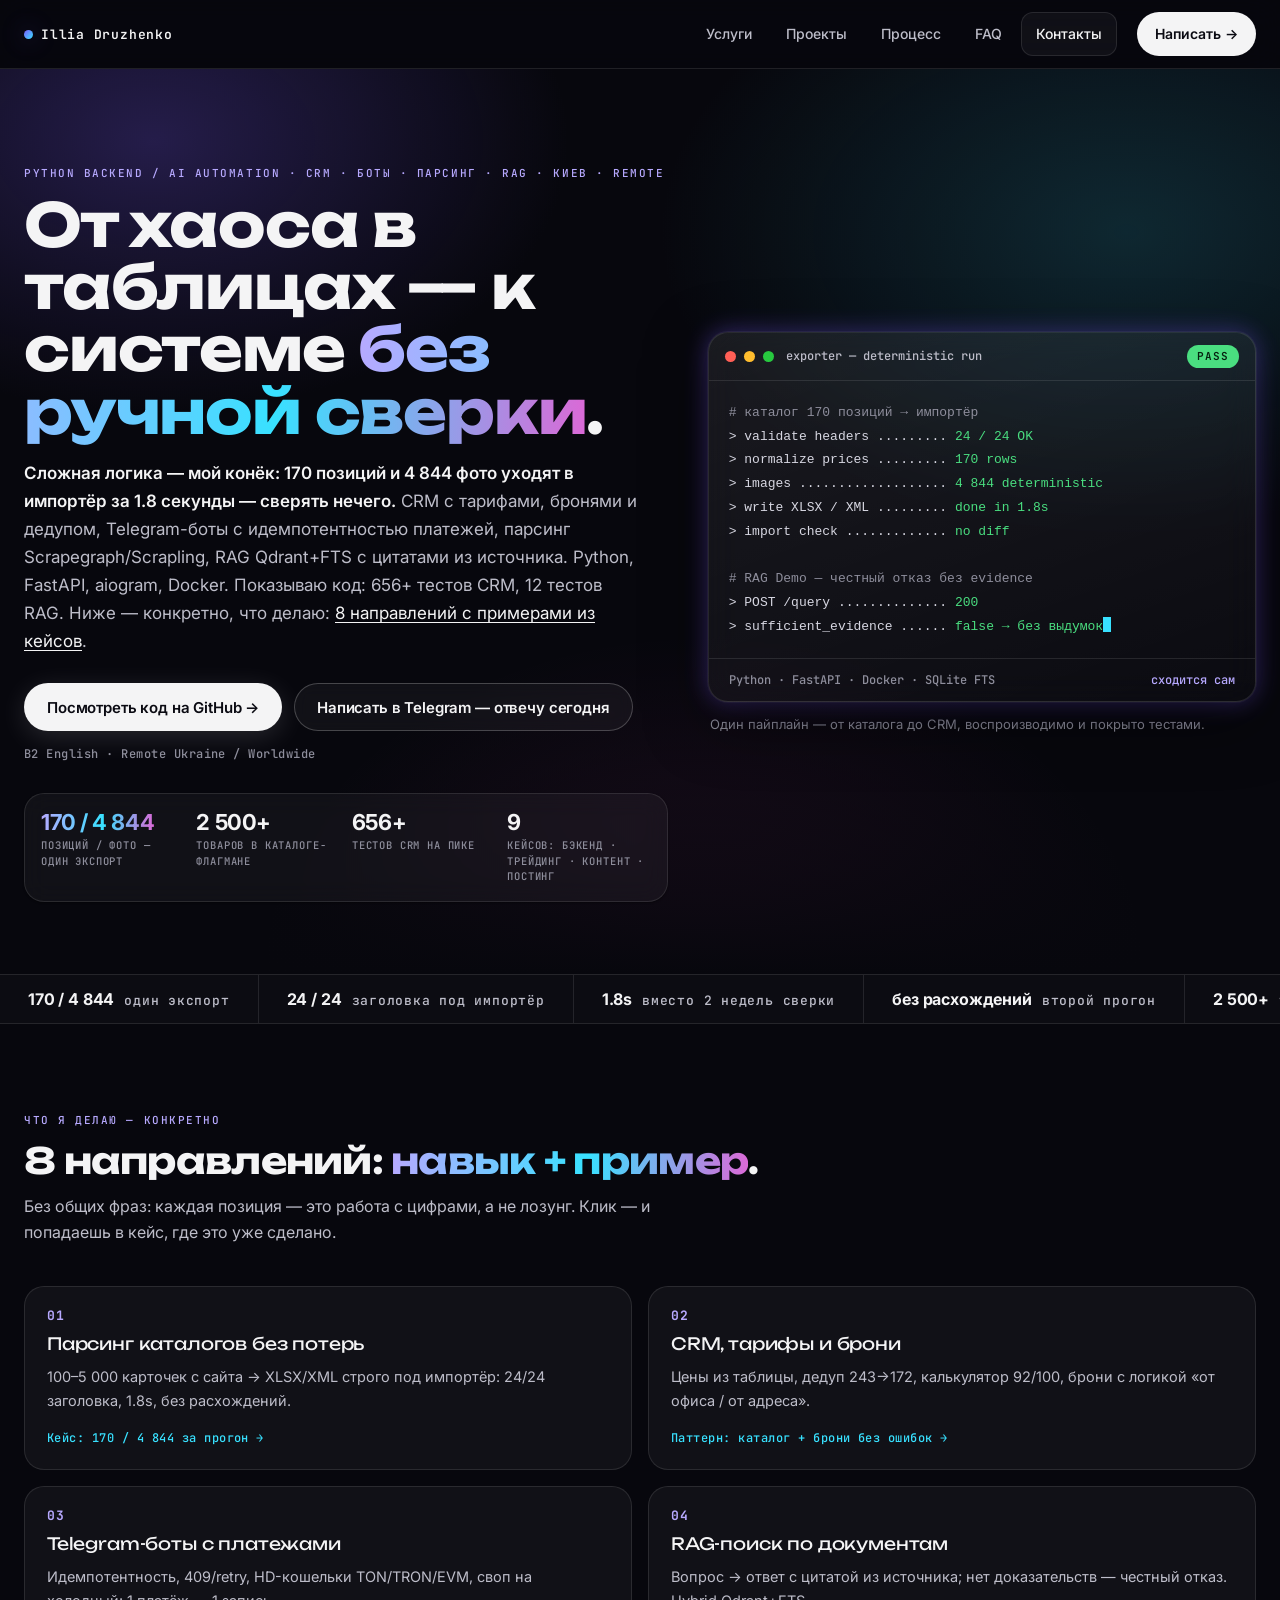
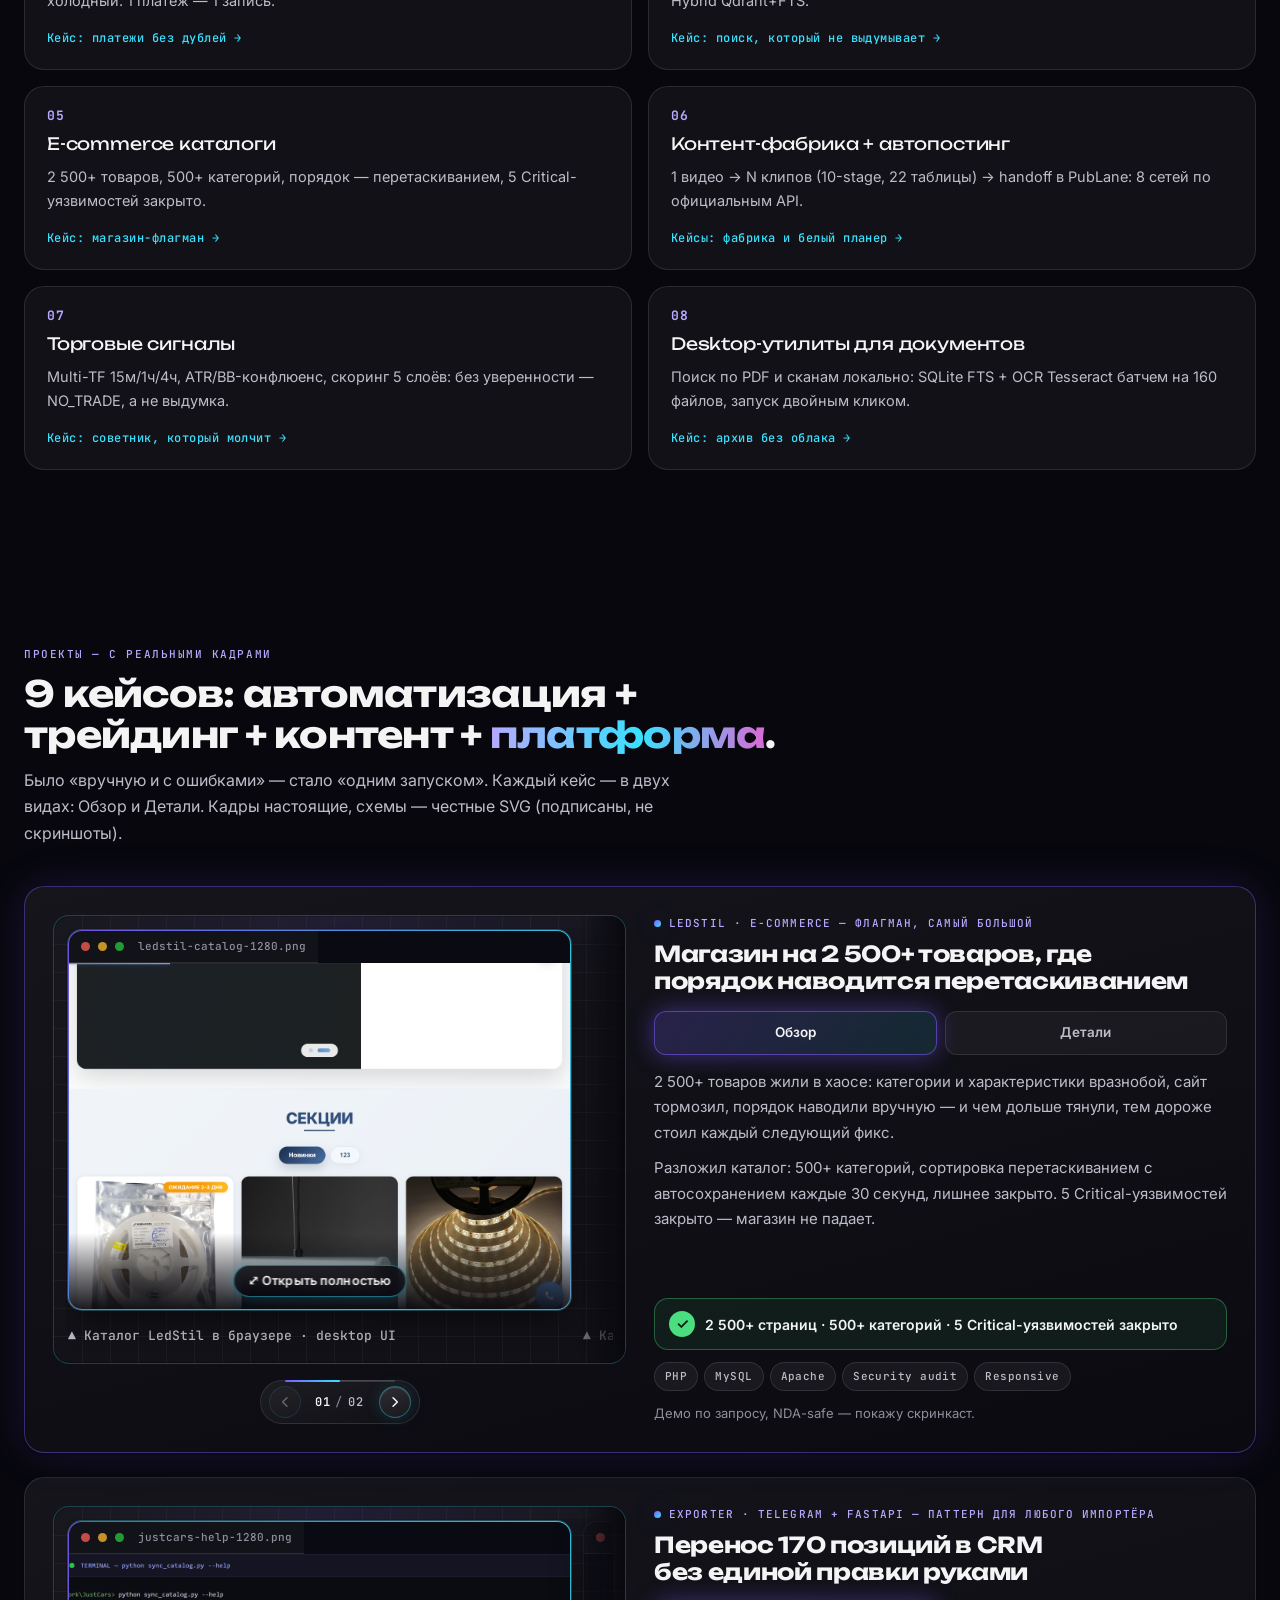
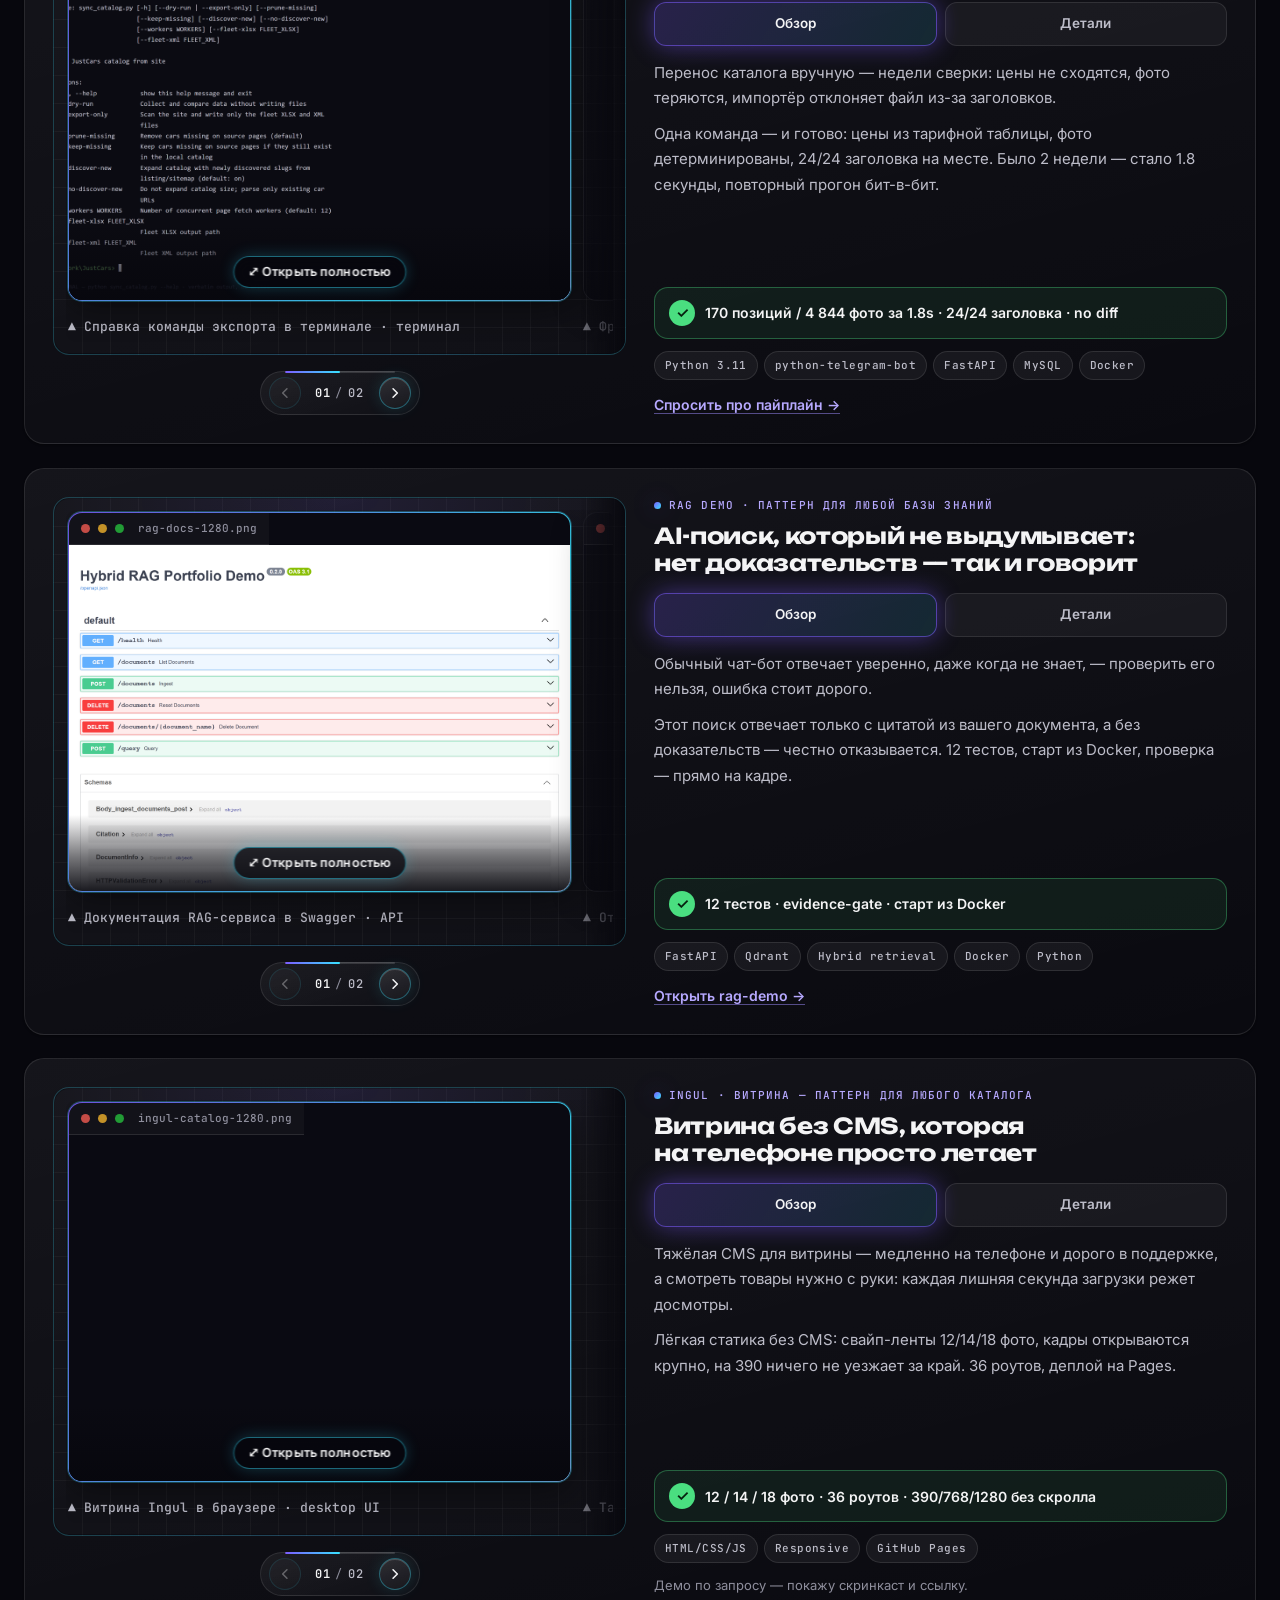
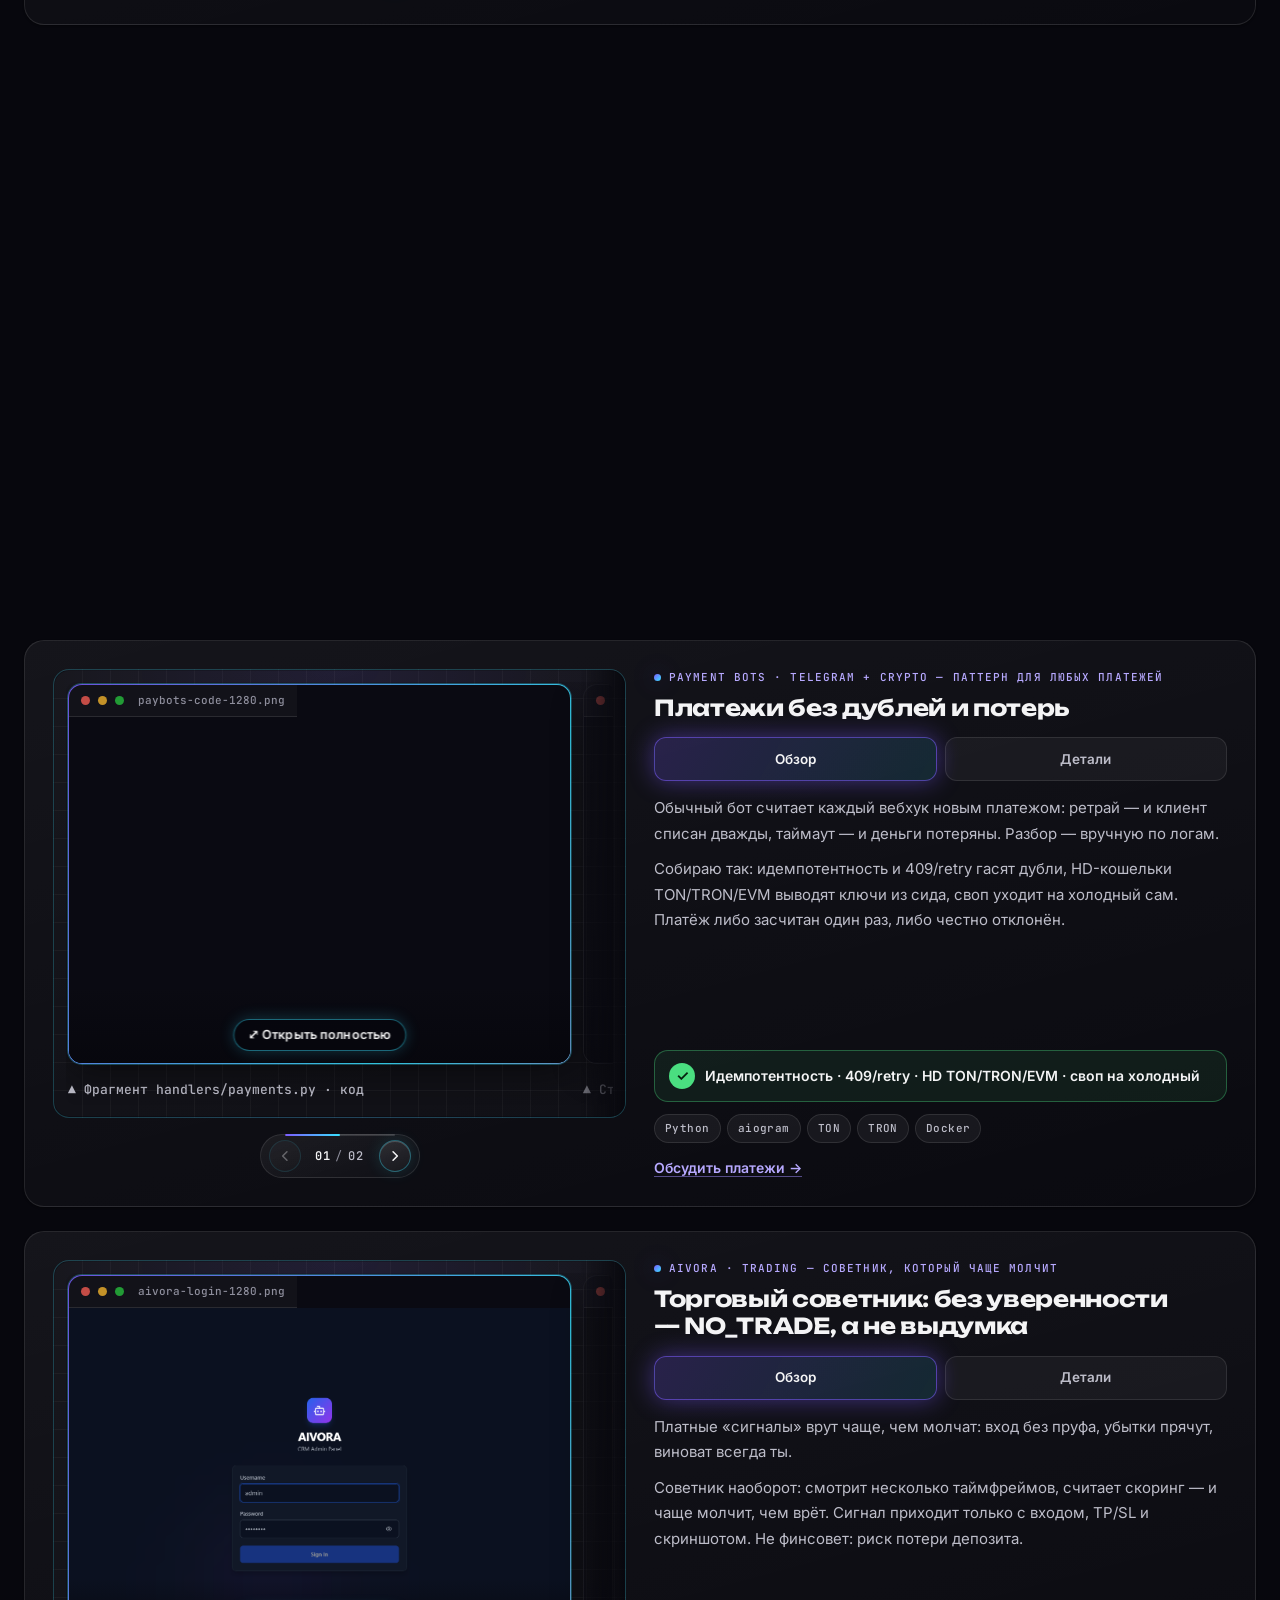
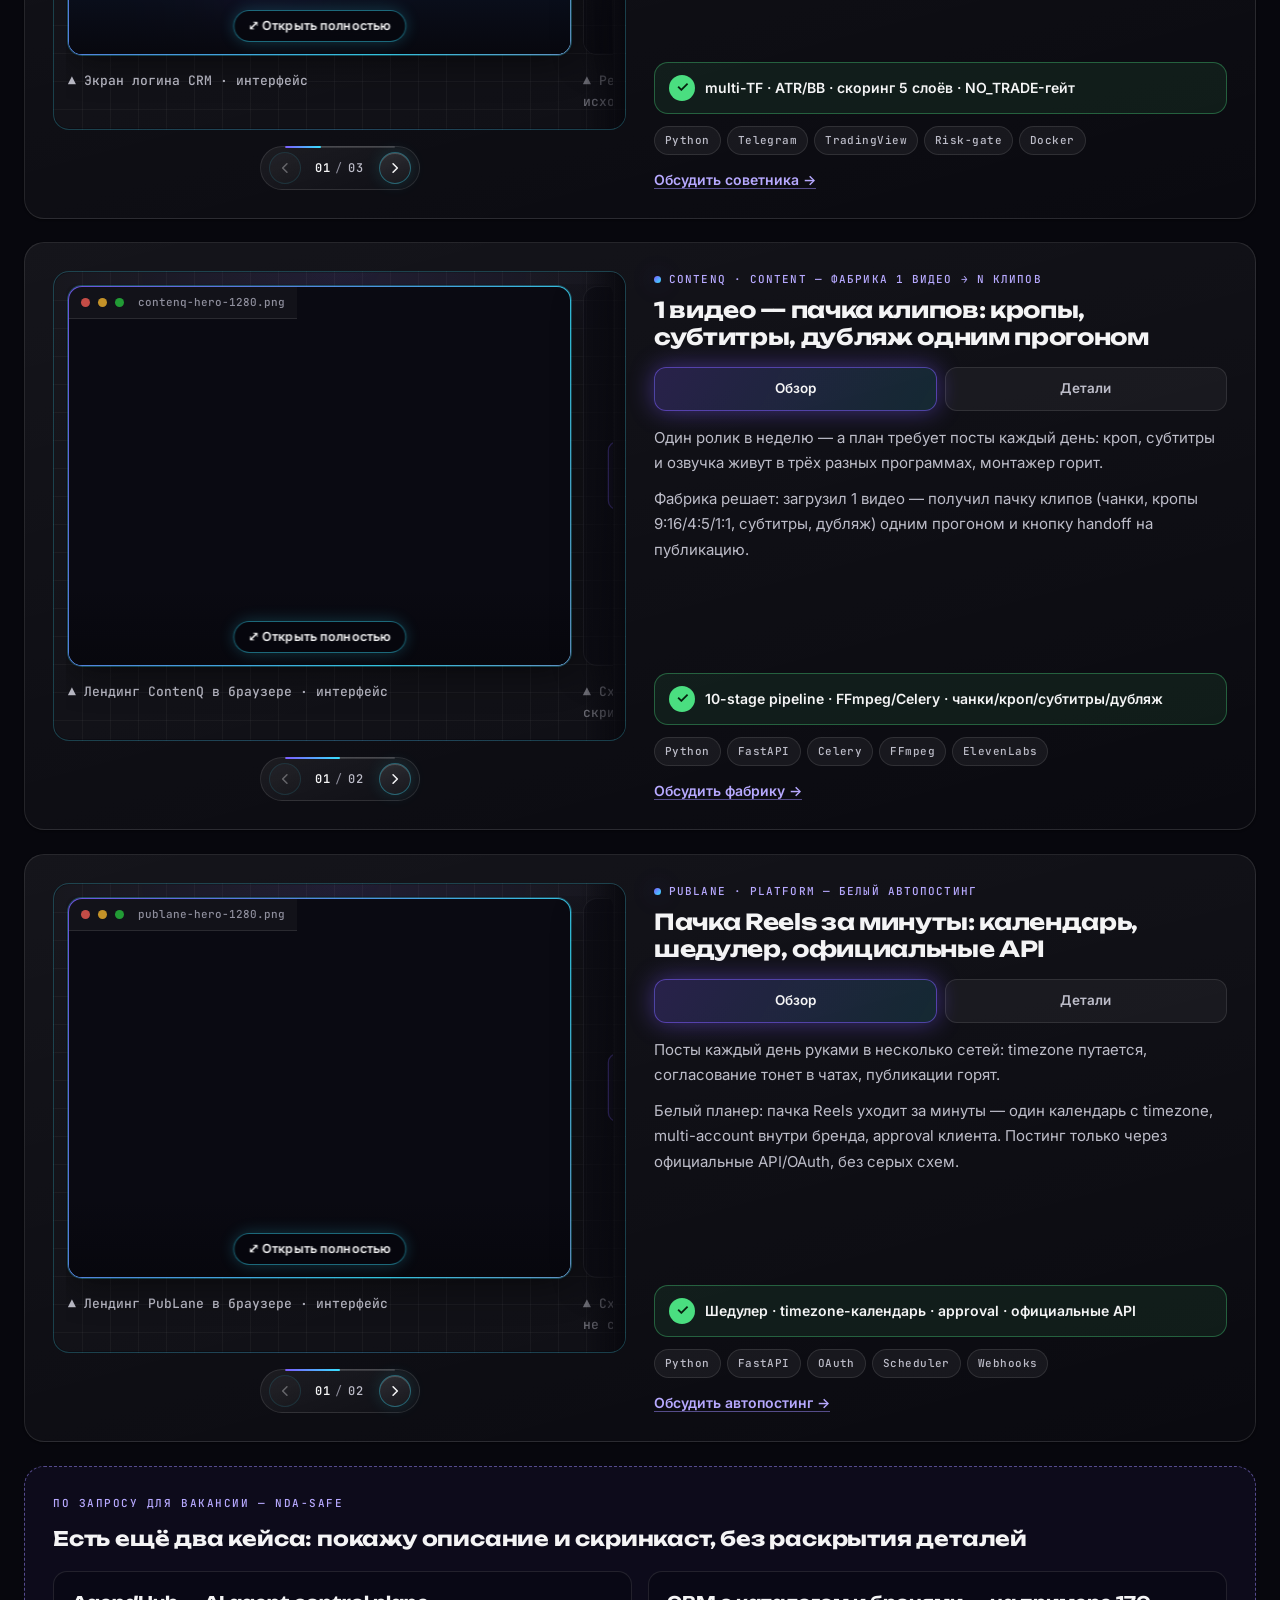
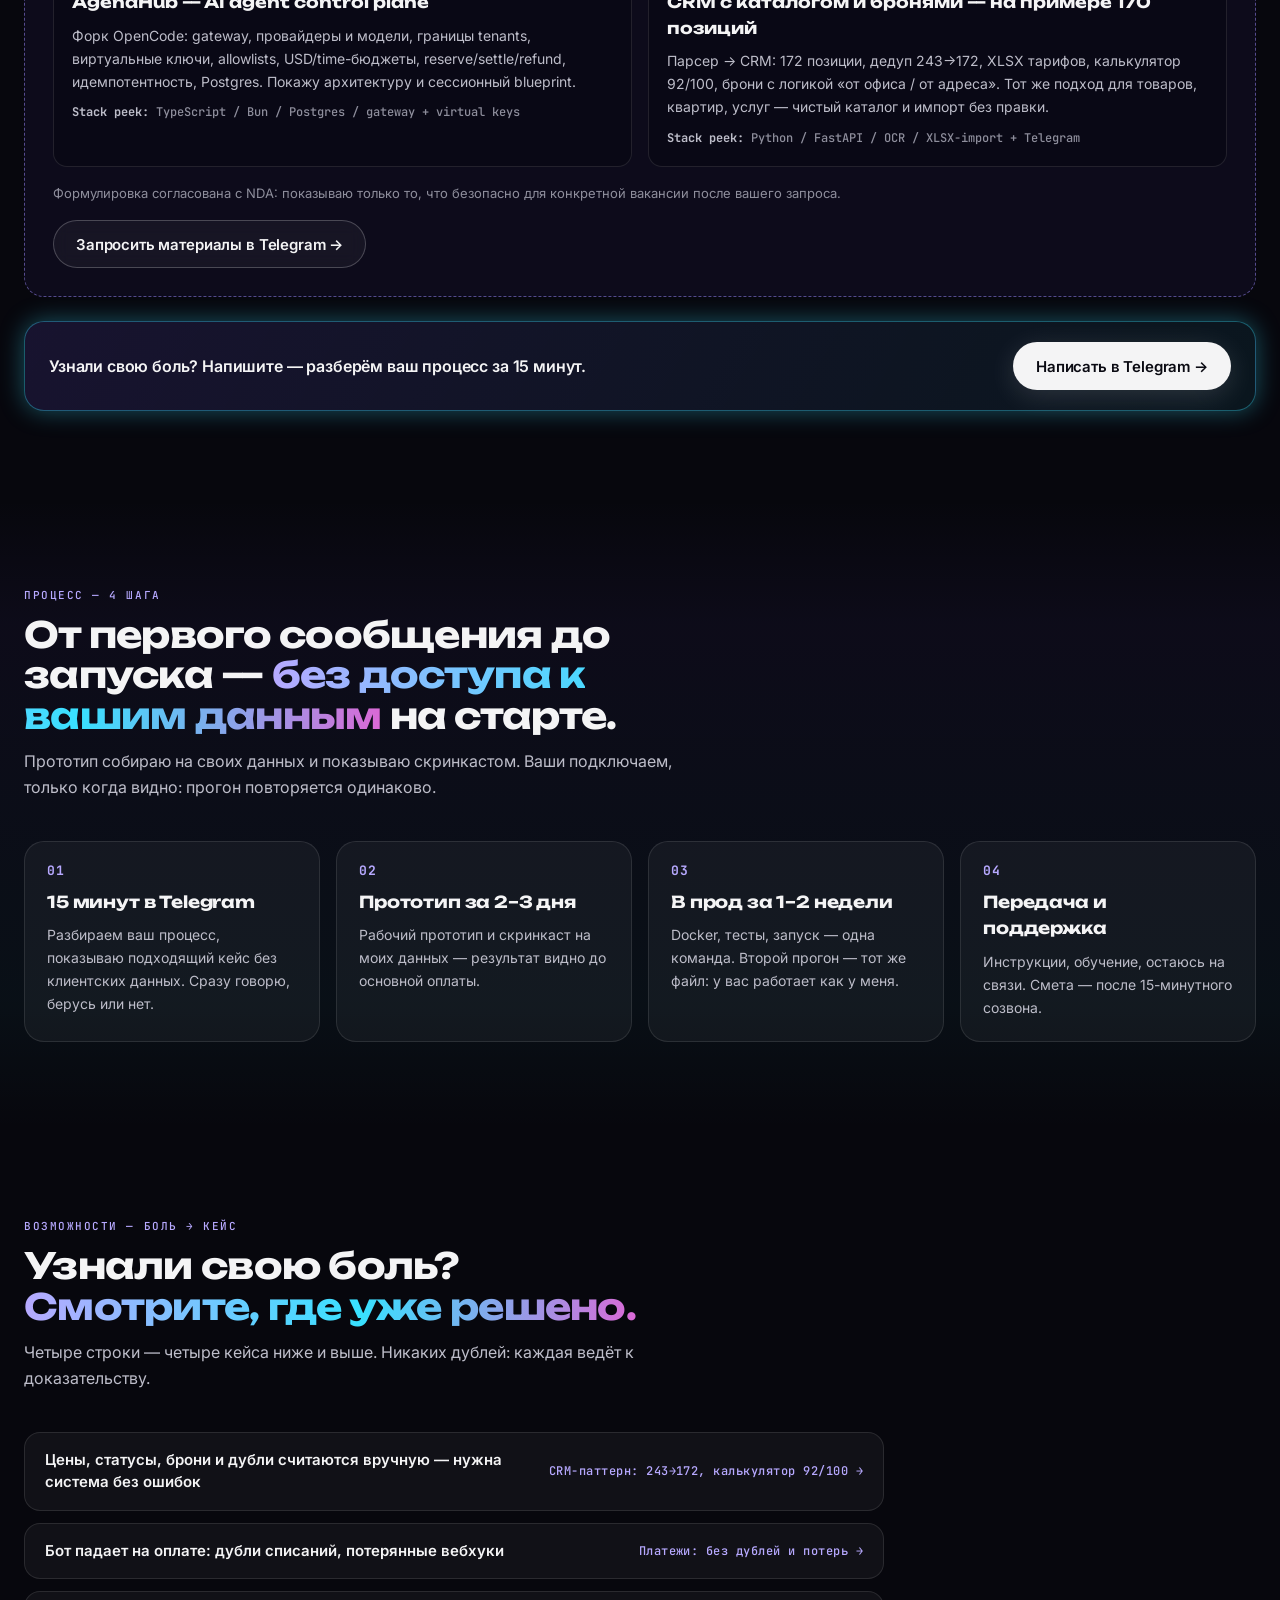
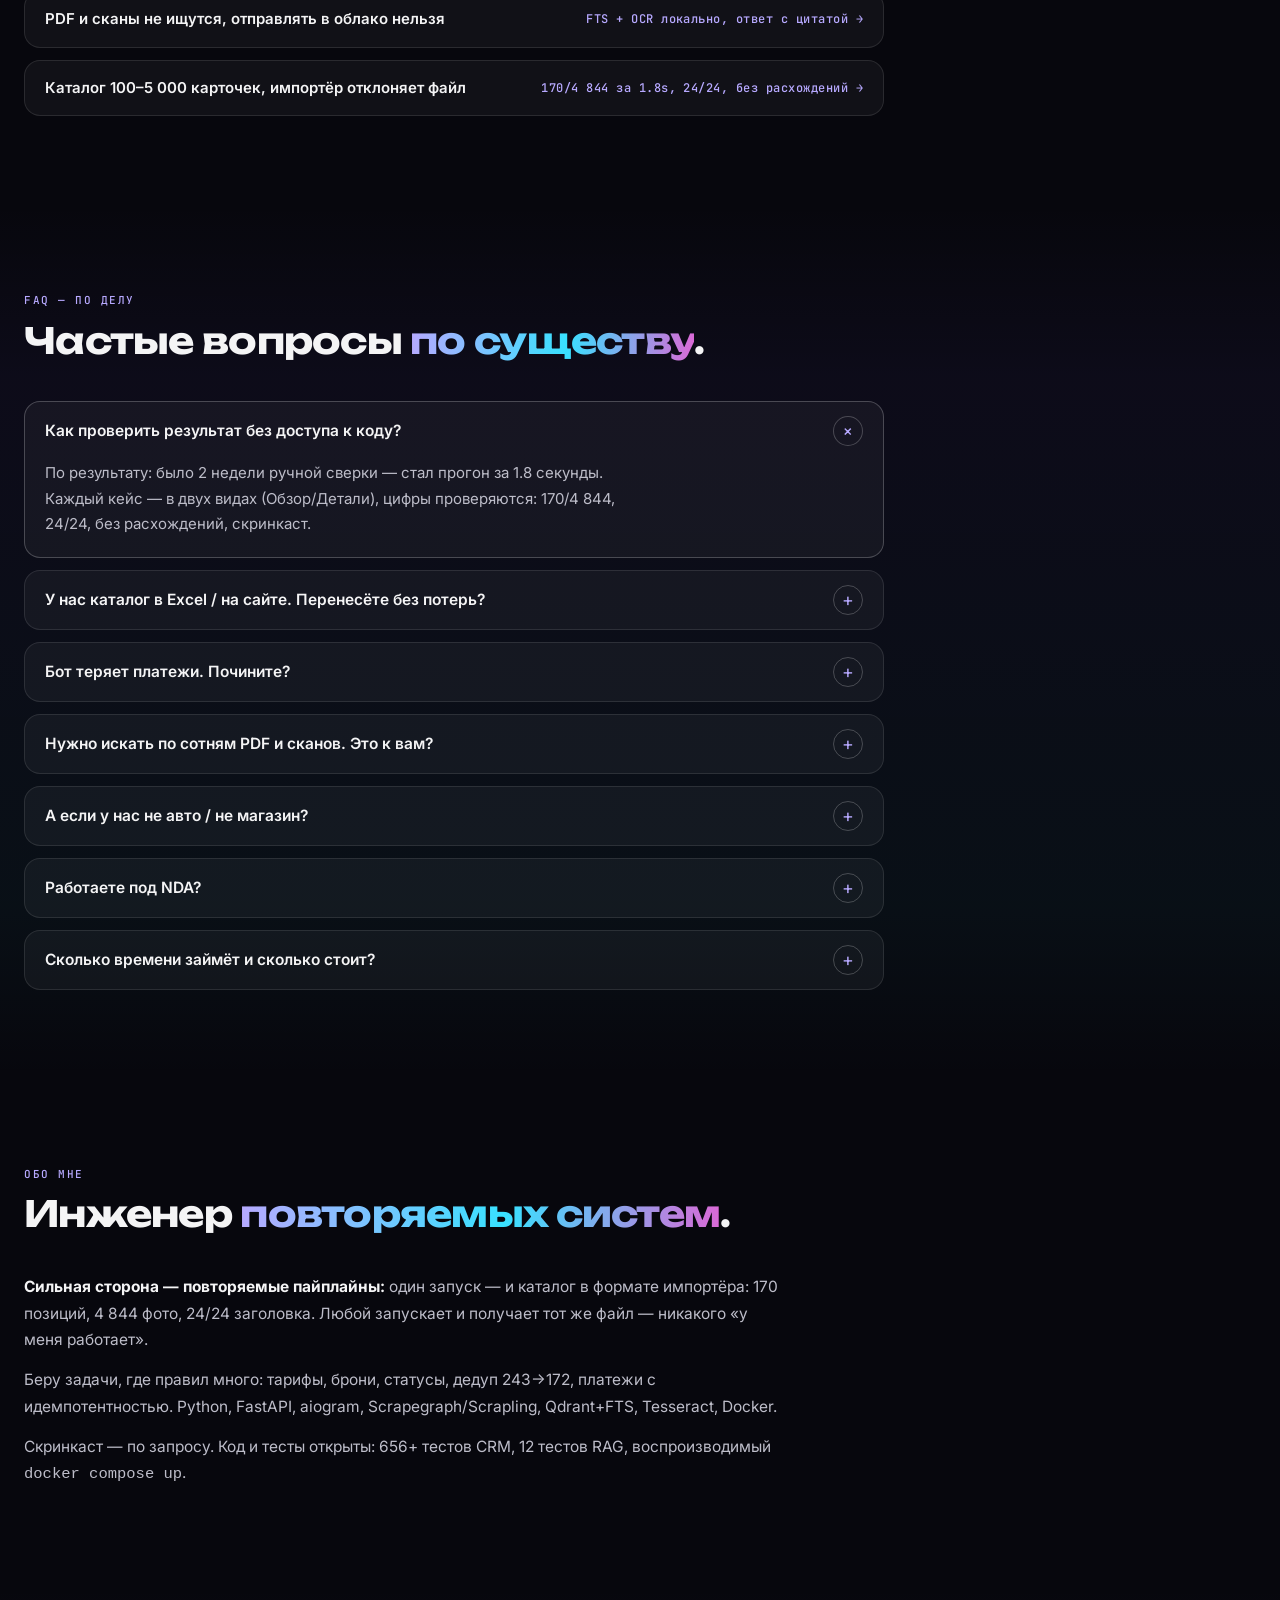
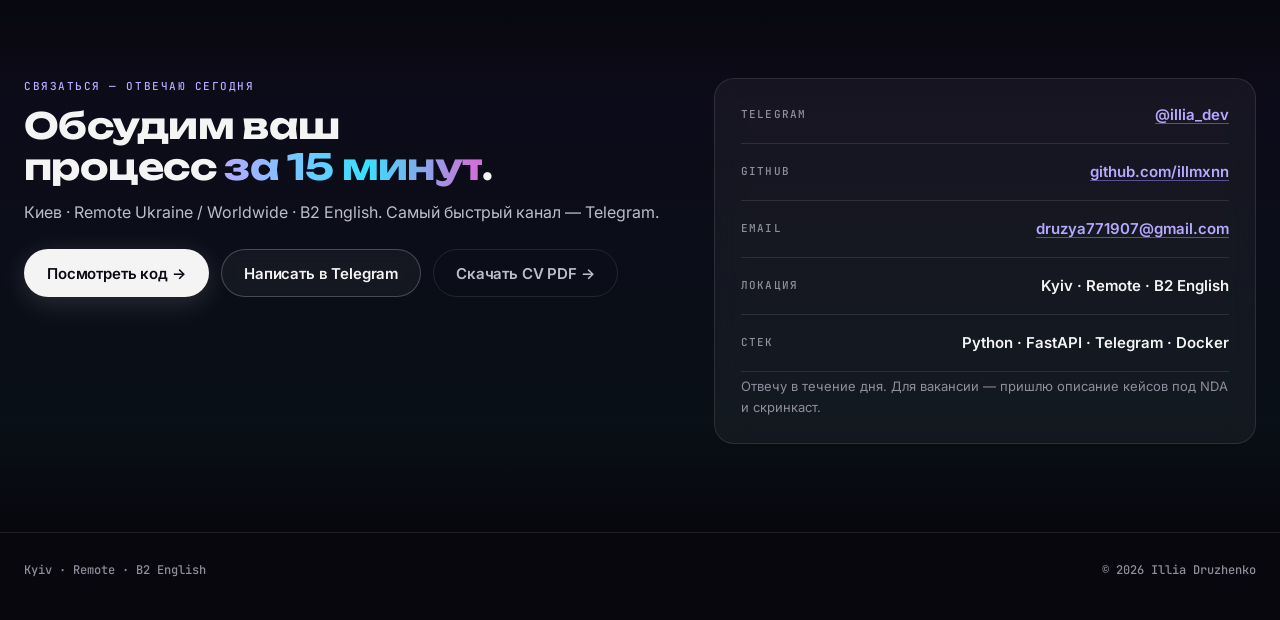
==== commit f1891575: "copy: PAS overviews, 4U details, phrase dedup" ====
--- a/3d/index.html
+++ b/3d/index.html
@@ -31,7 +31,7 @@
       <p class="eyebrow">Маршрут /3d/ — закрыт</p>
       <h1>Это место переехало на главную.</h1>
       <p>Отдельный тёмный мир больше не нужен — всё портфолио живёт на одном светлом лендинге.</p>
-      <p>Там же: живая консоль экспорта, схемы пайплайнов и цифры без ручной сверки.</p>
+      <p>Там же: живая консоль экспорта, схемы пайплайнов и цифры, которые не надо сверять.</p>
       <p>Сейчас откроется главная автоматически — ничего нажимать не нужно.</p>
       <p>Быстрее всего — через Telegram: <a class="link" href="https://t.me/illia_dev" target="_blank" rel="noopener">@illia_dev</a>, отвечу сегодня.</p>
       <p>Если переход не сработал, вот кнопка:</p>
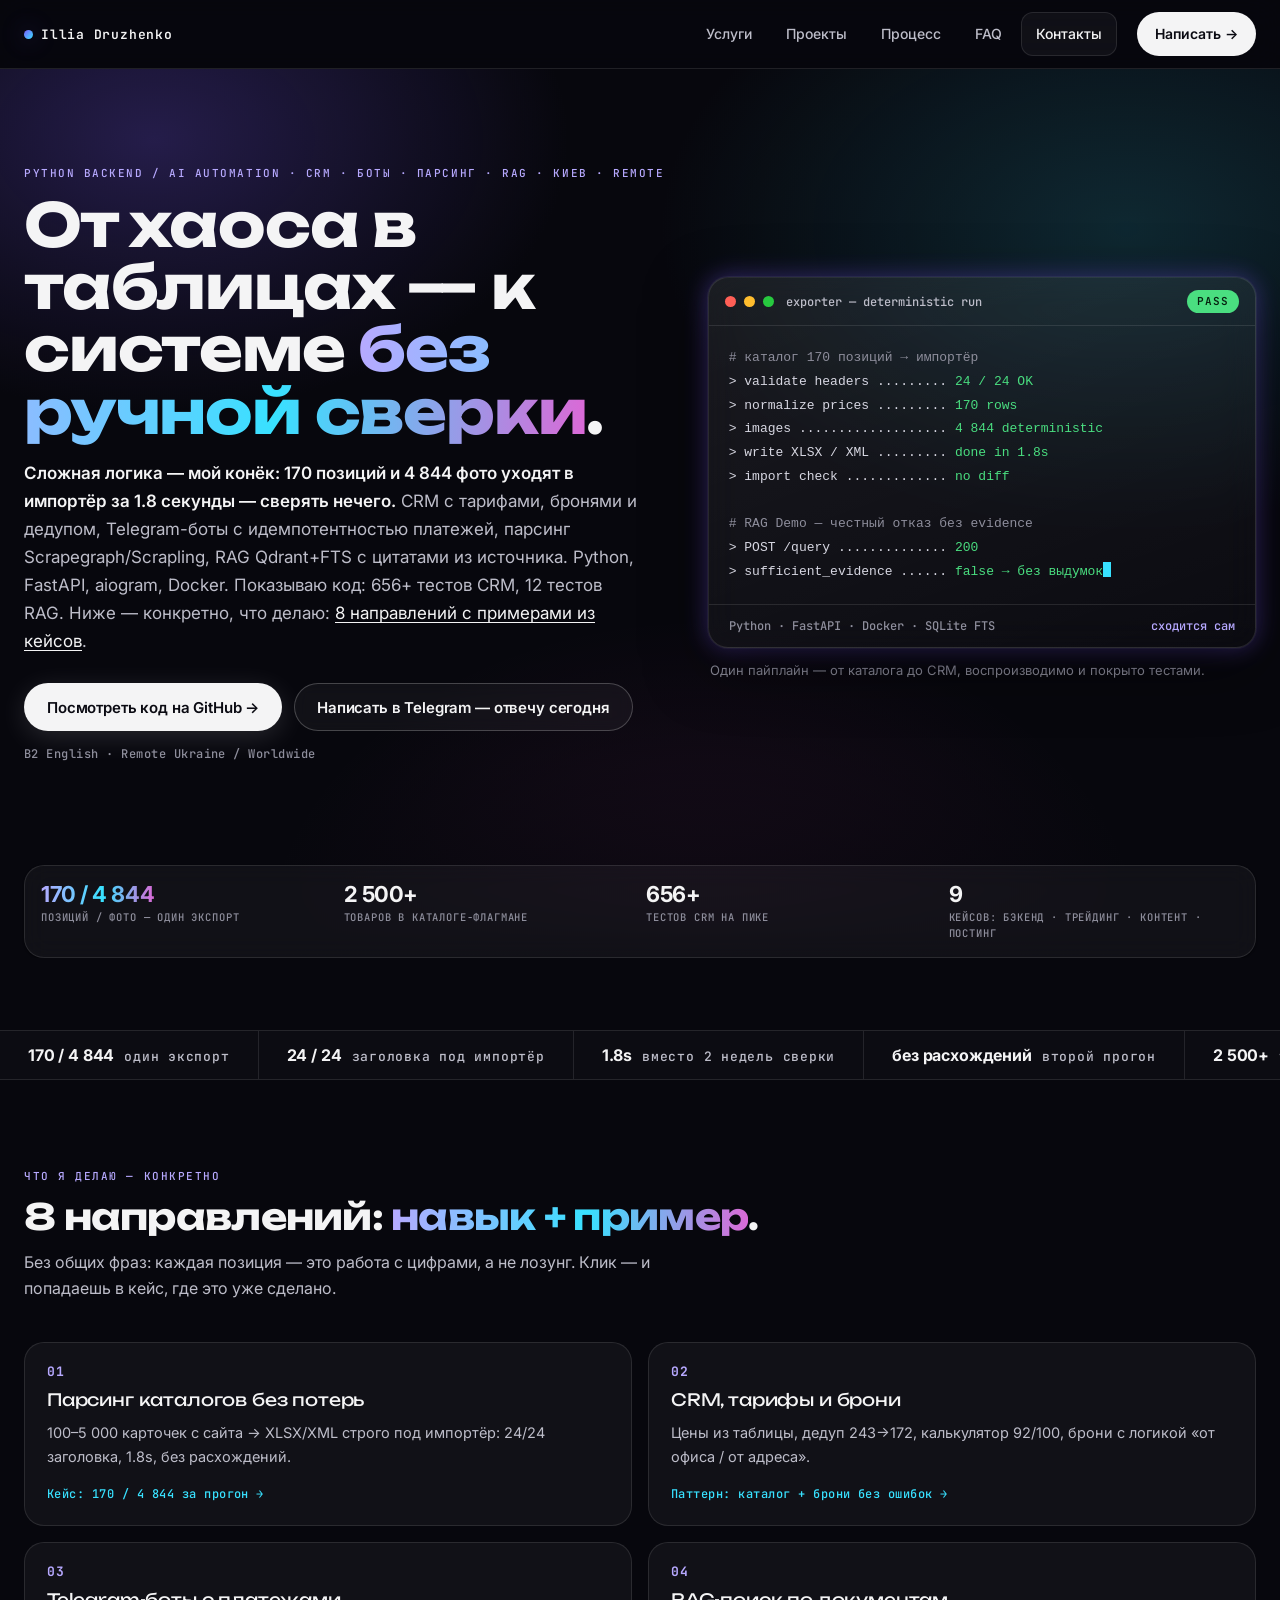
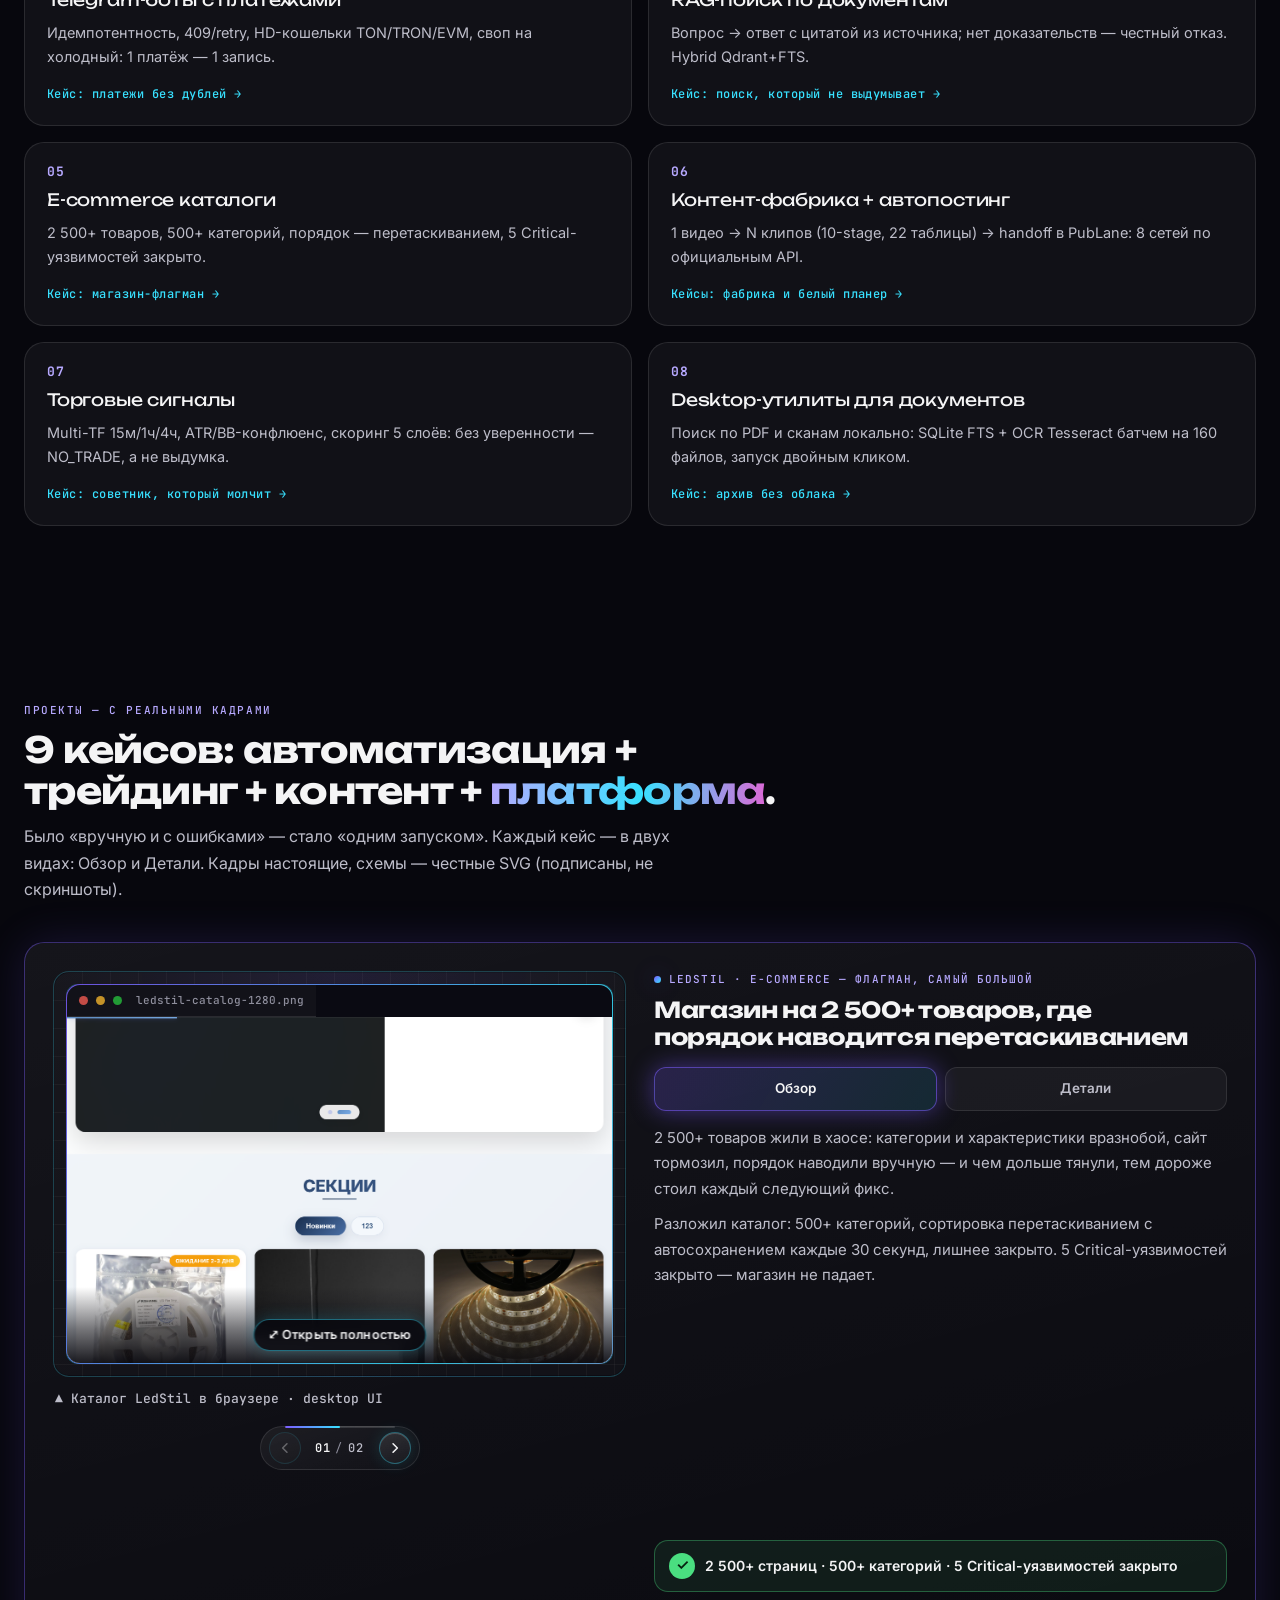
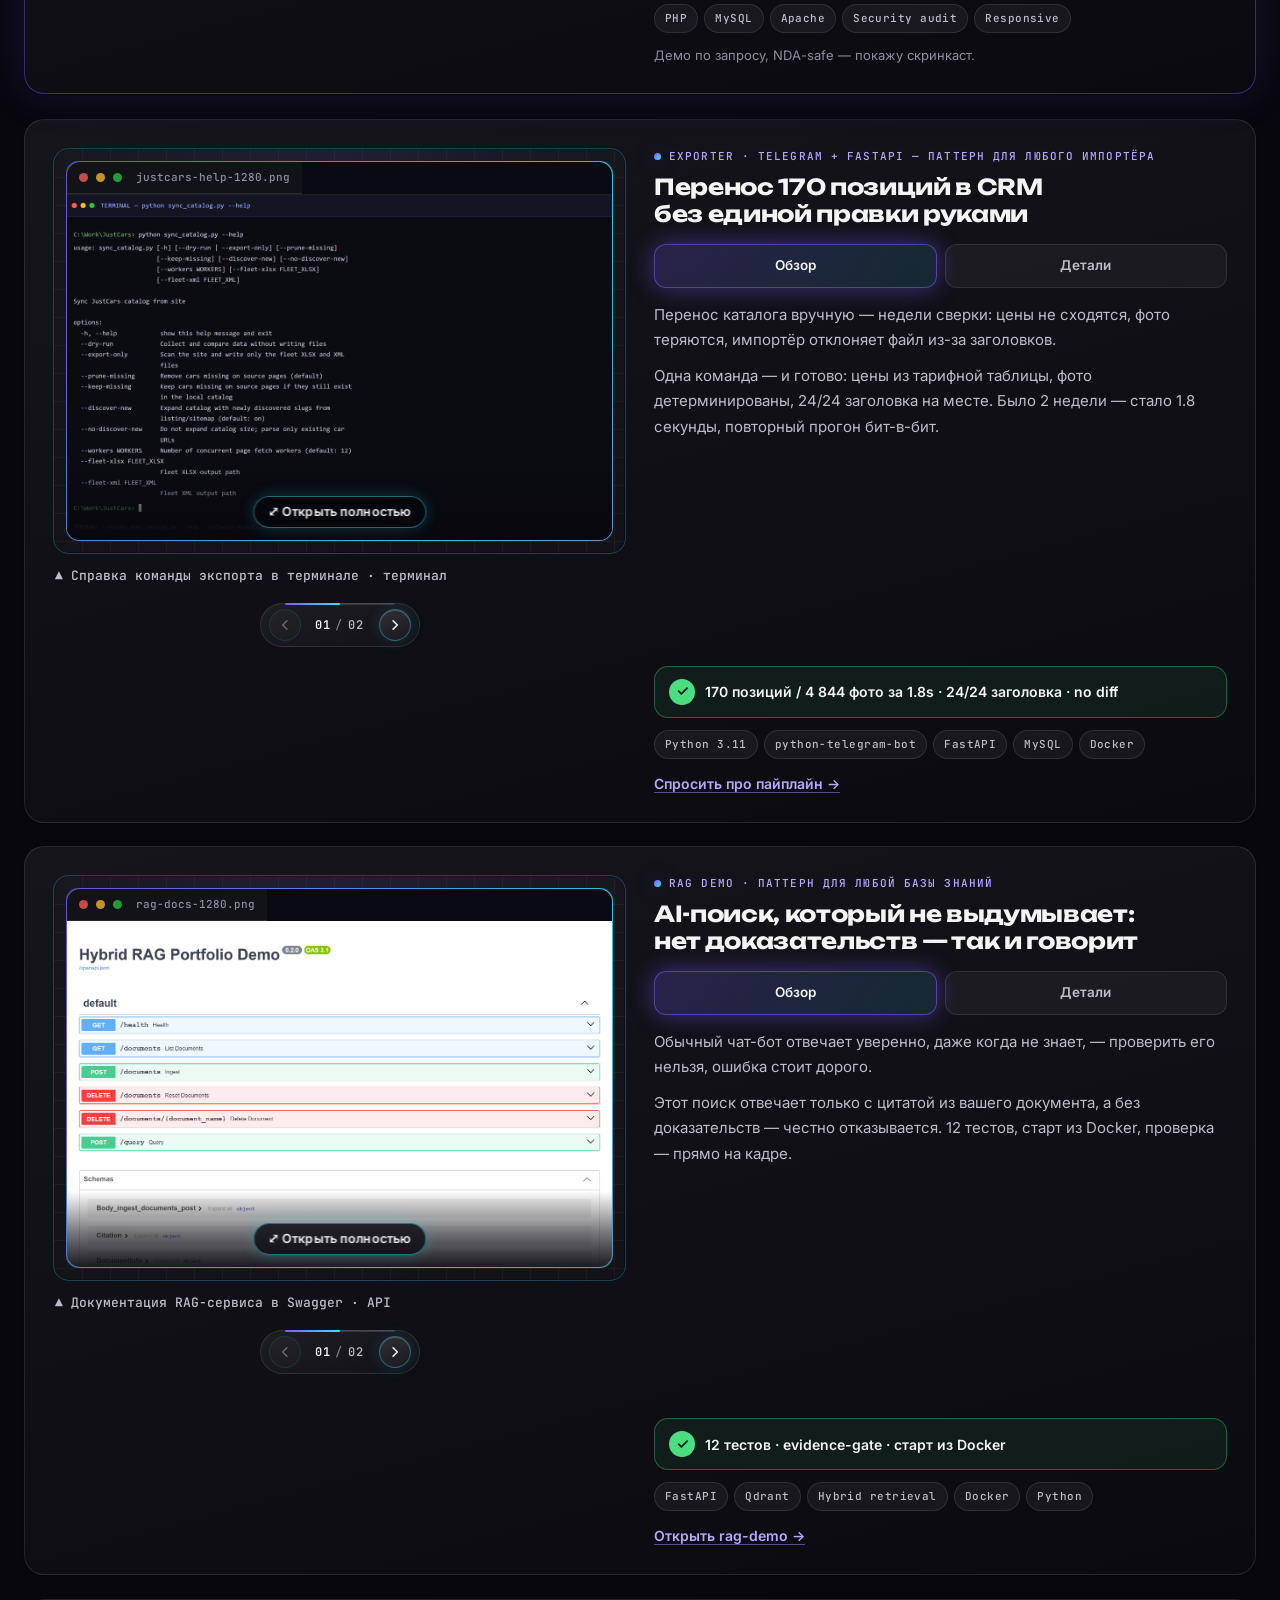
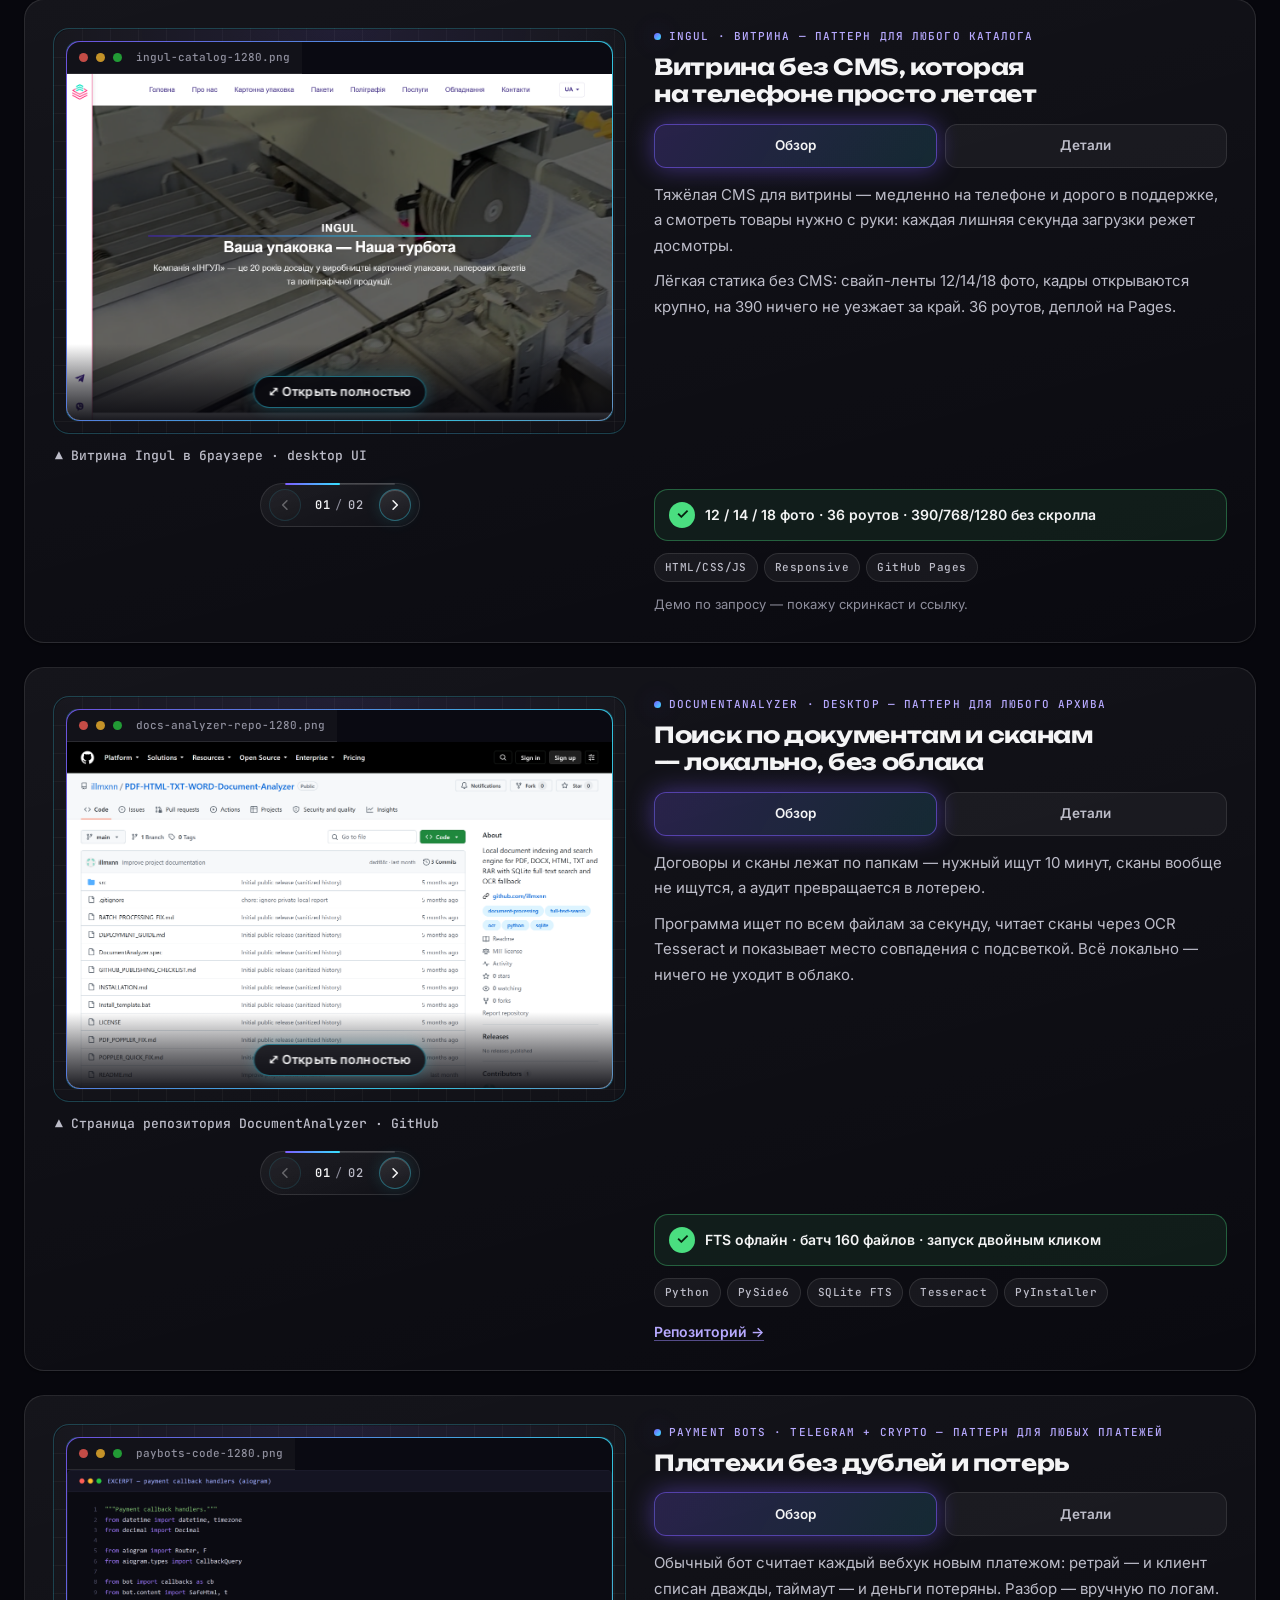
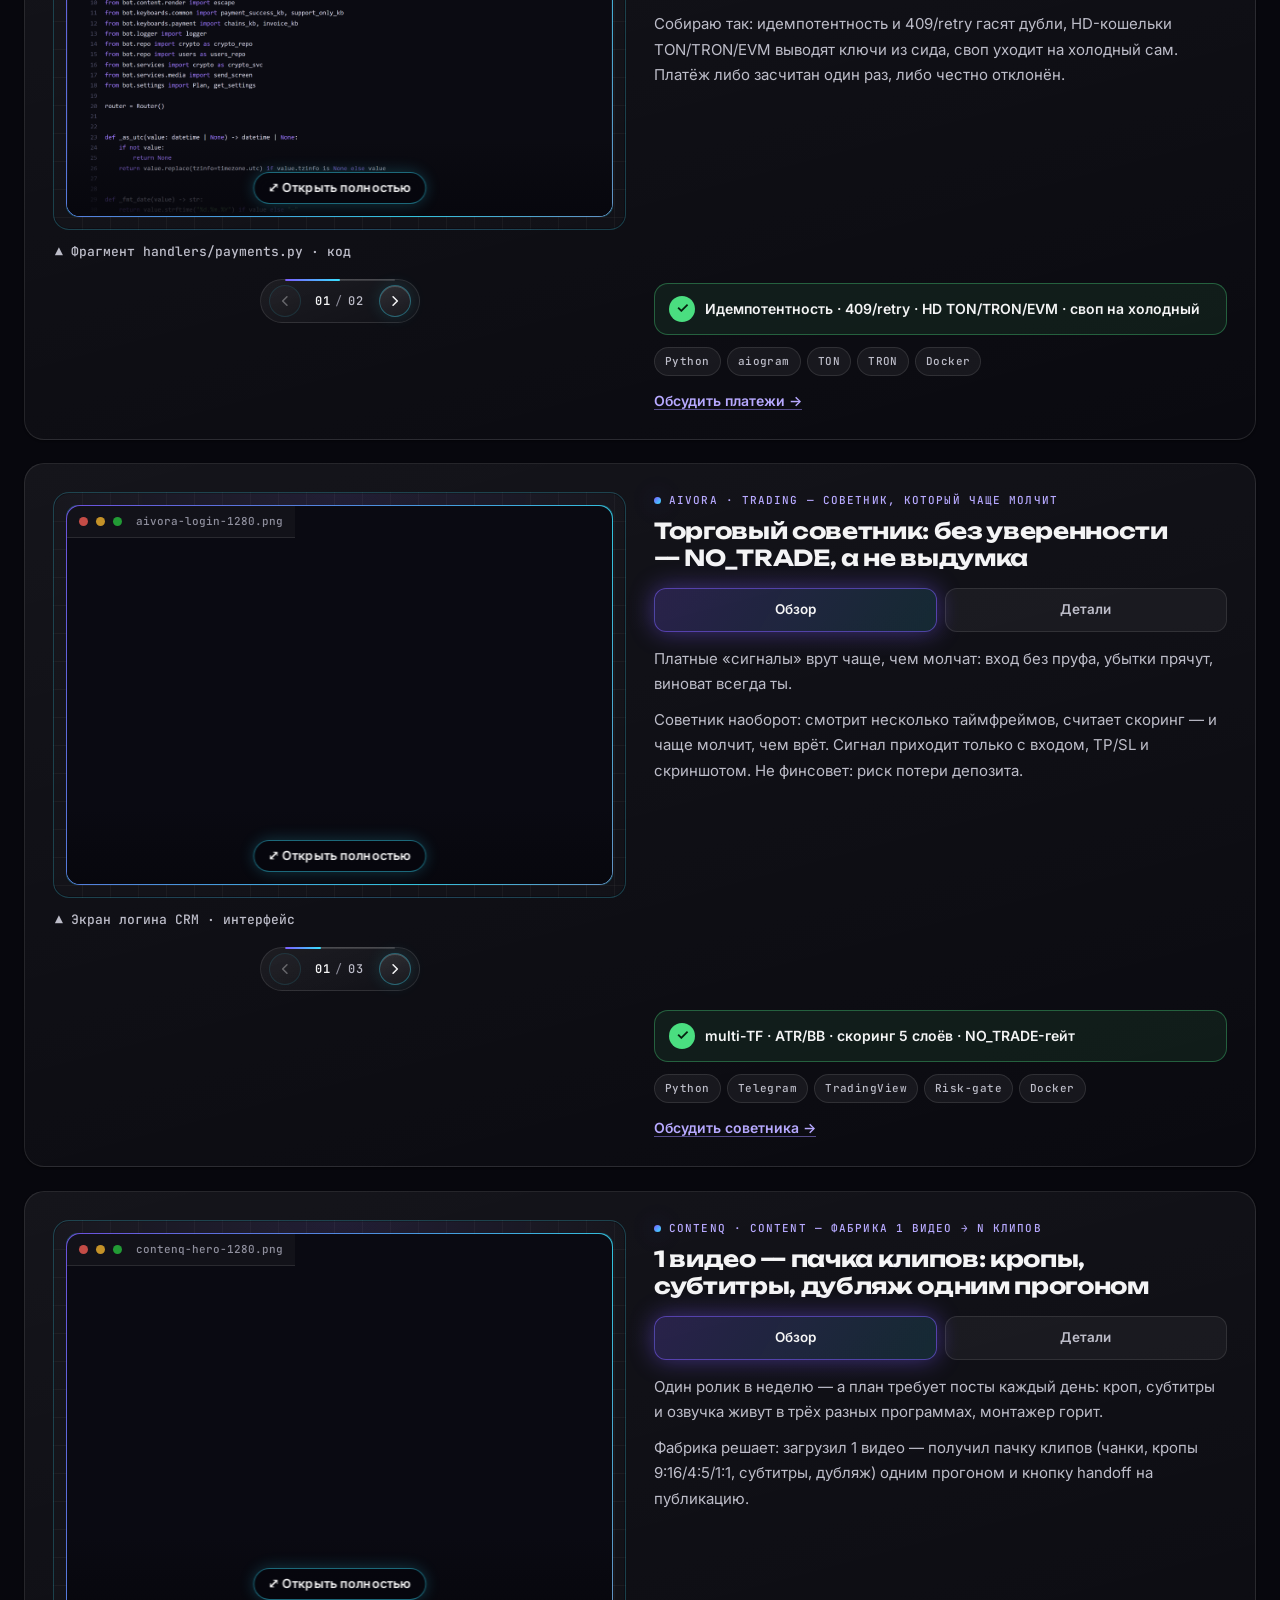
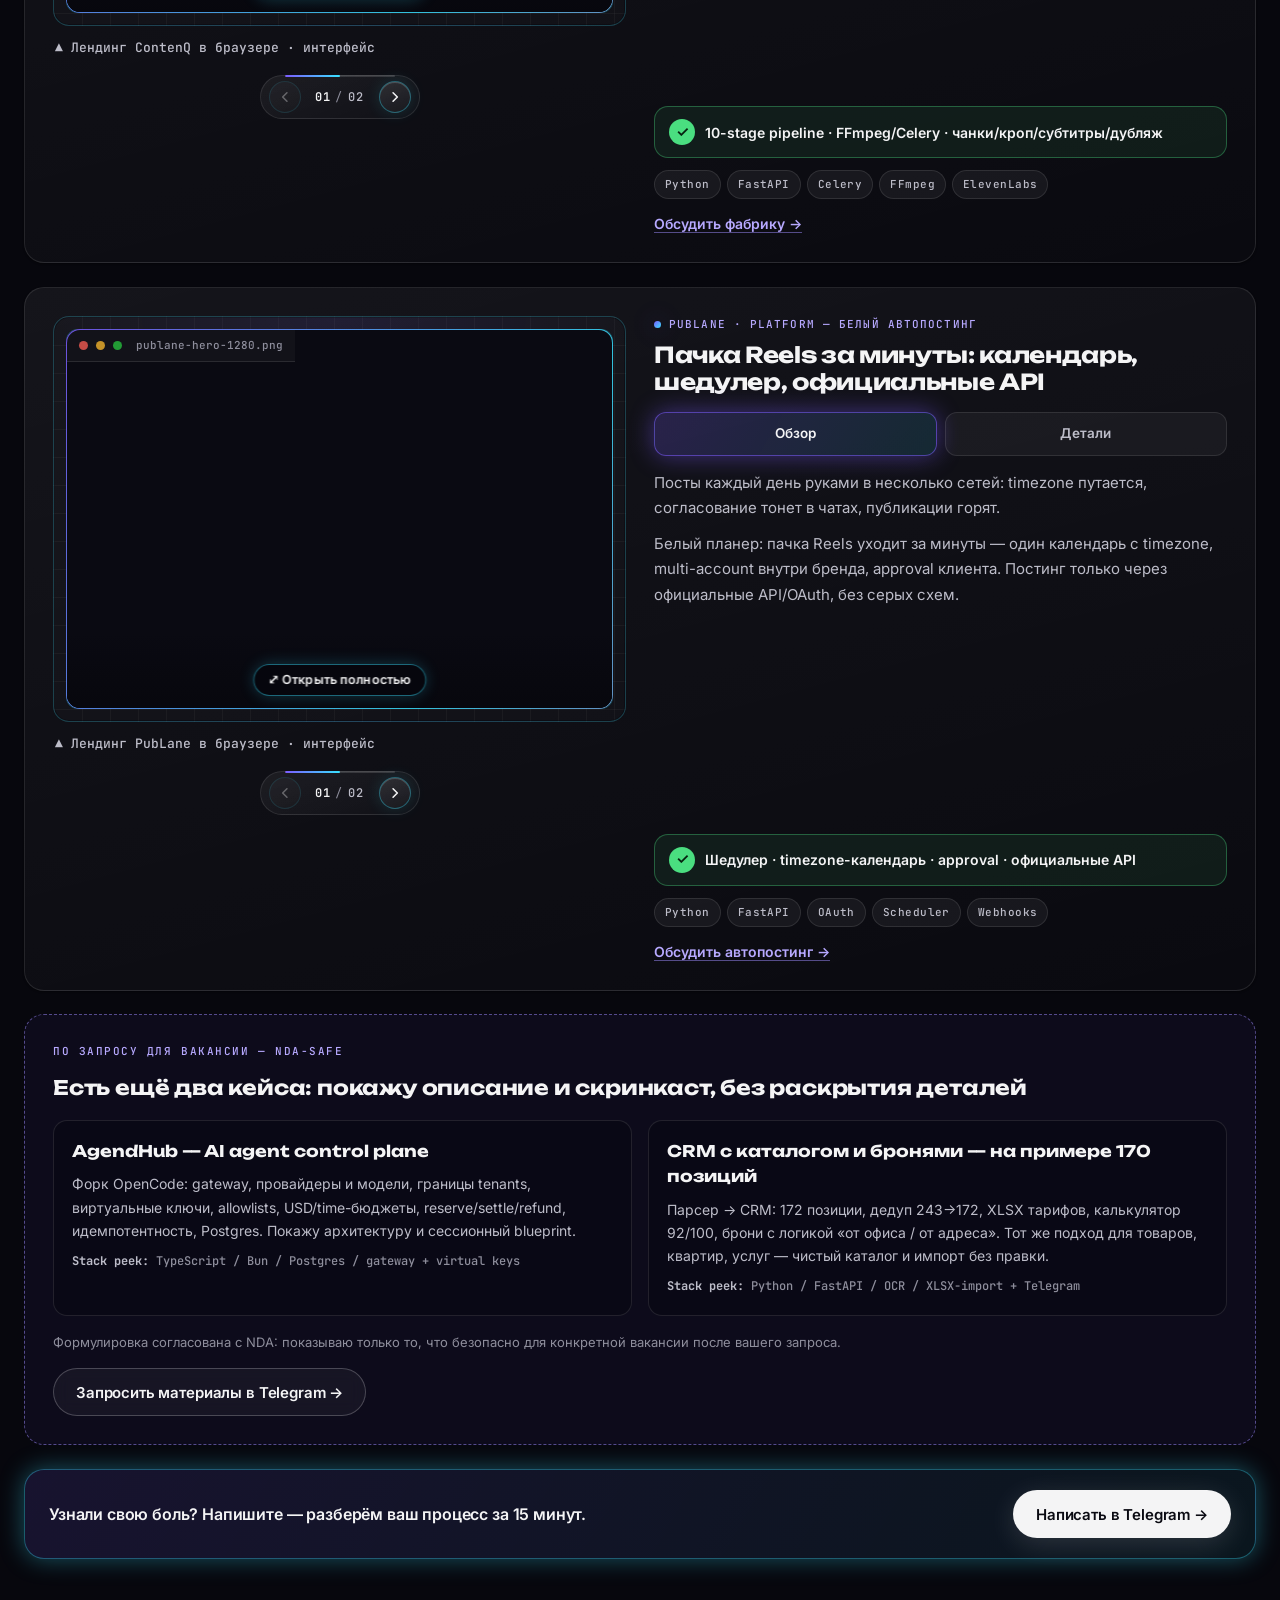
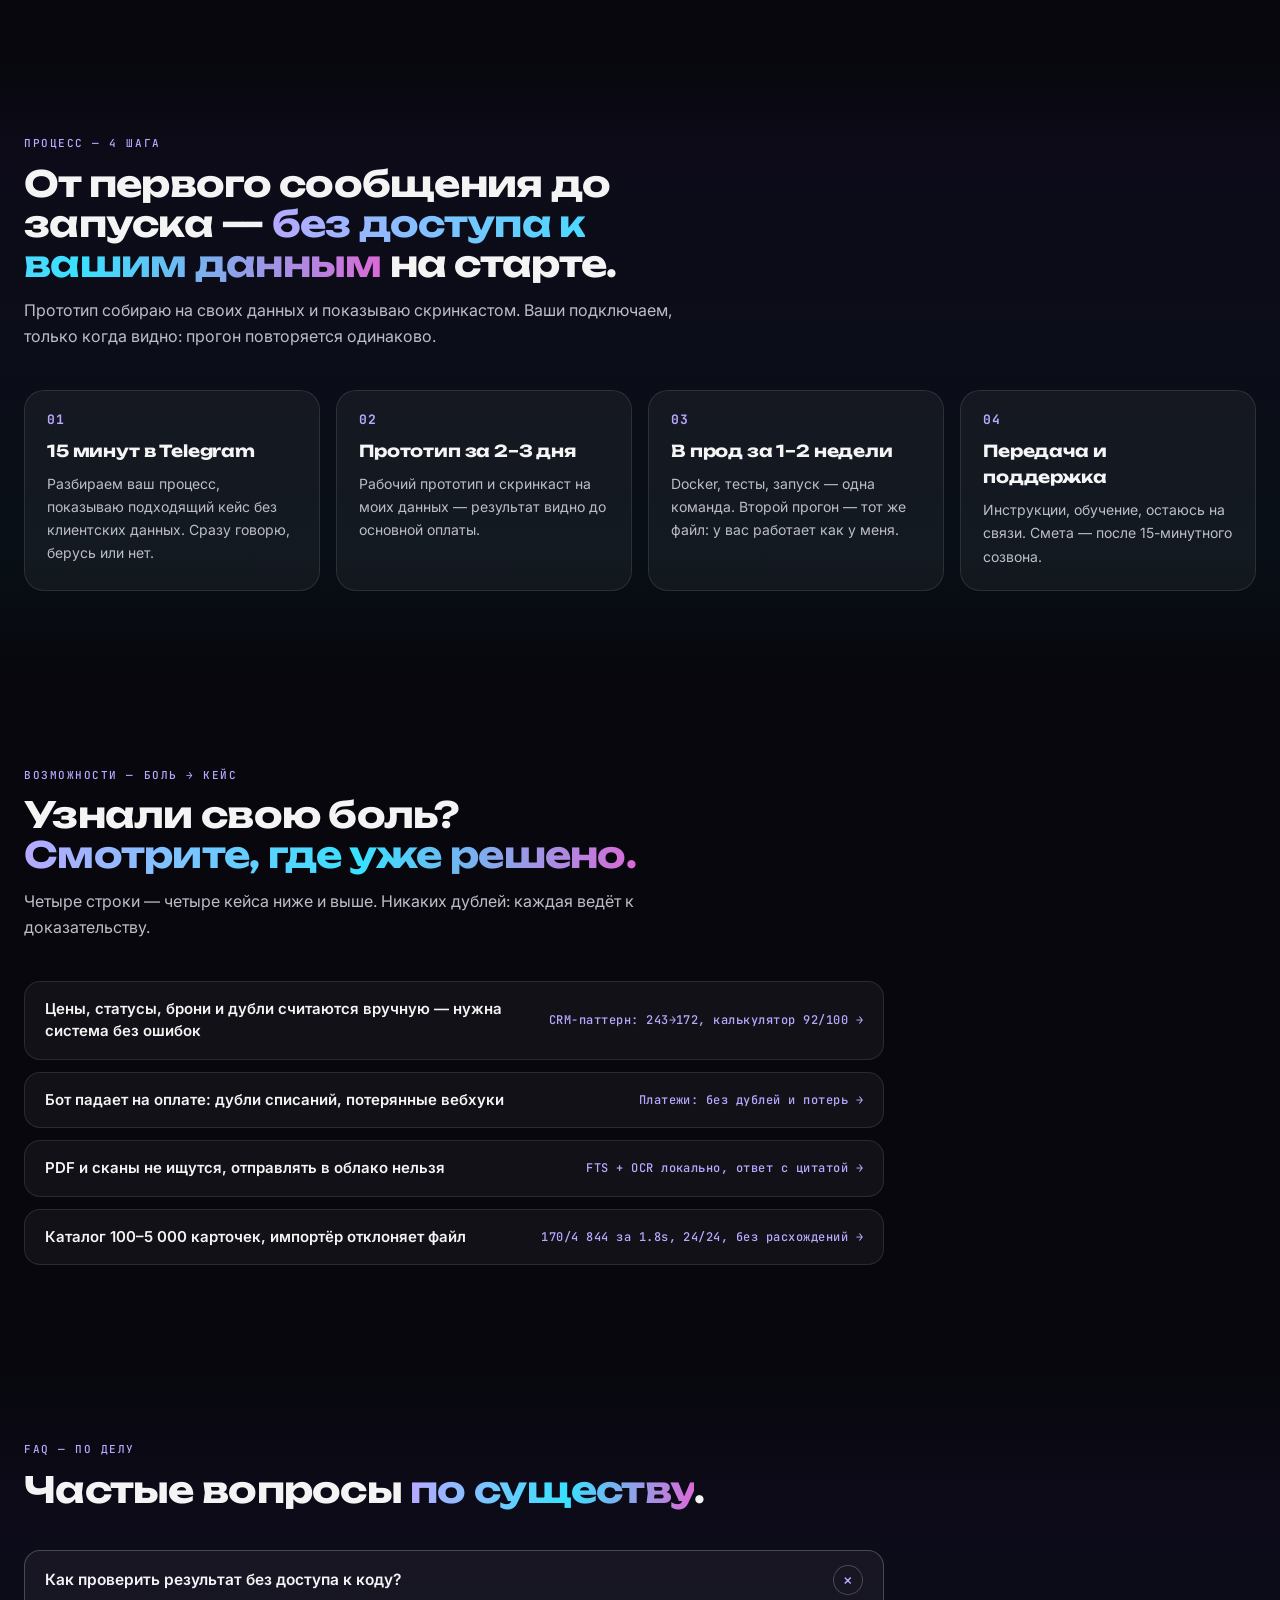
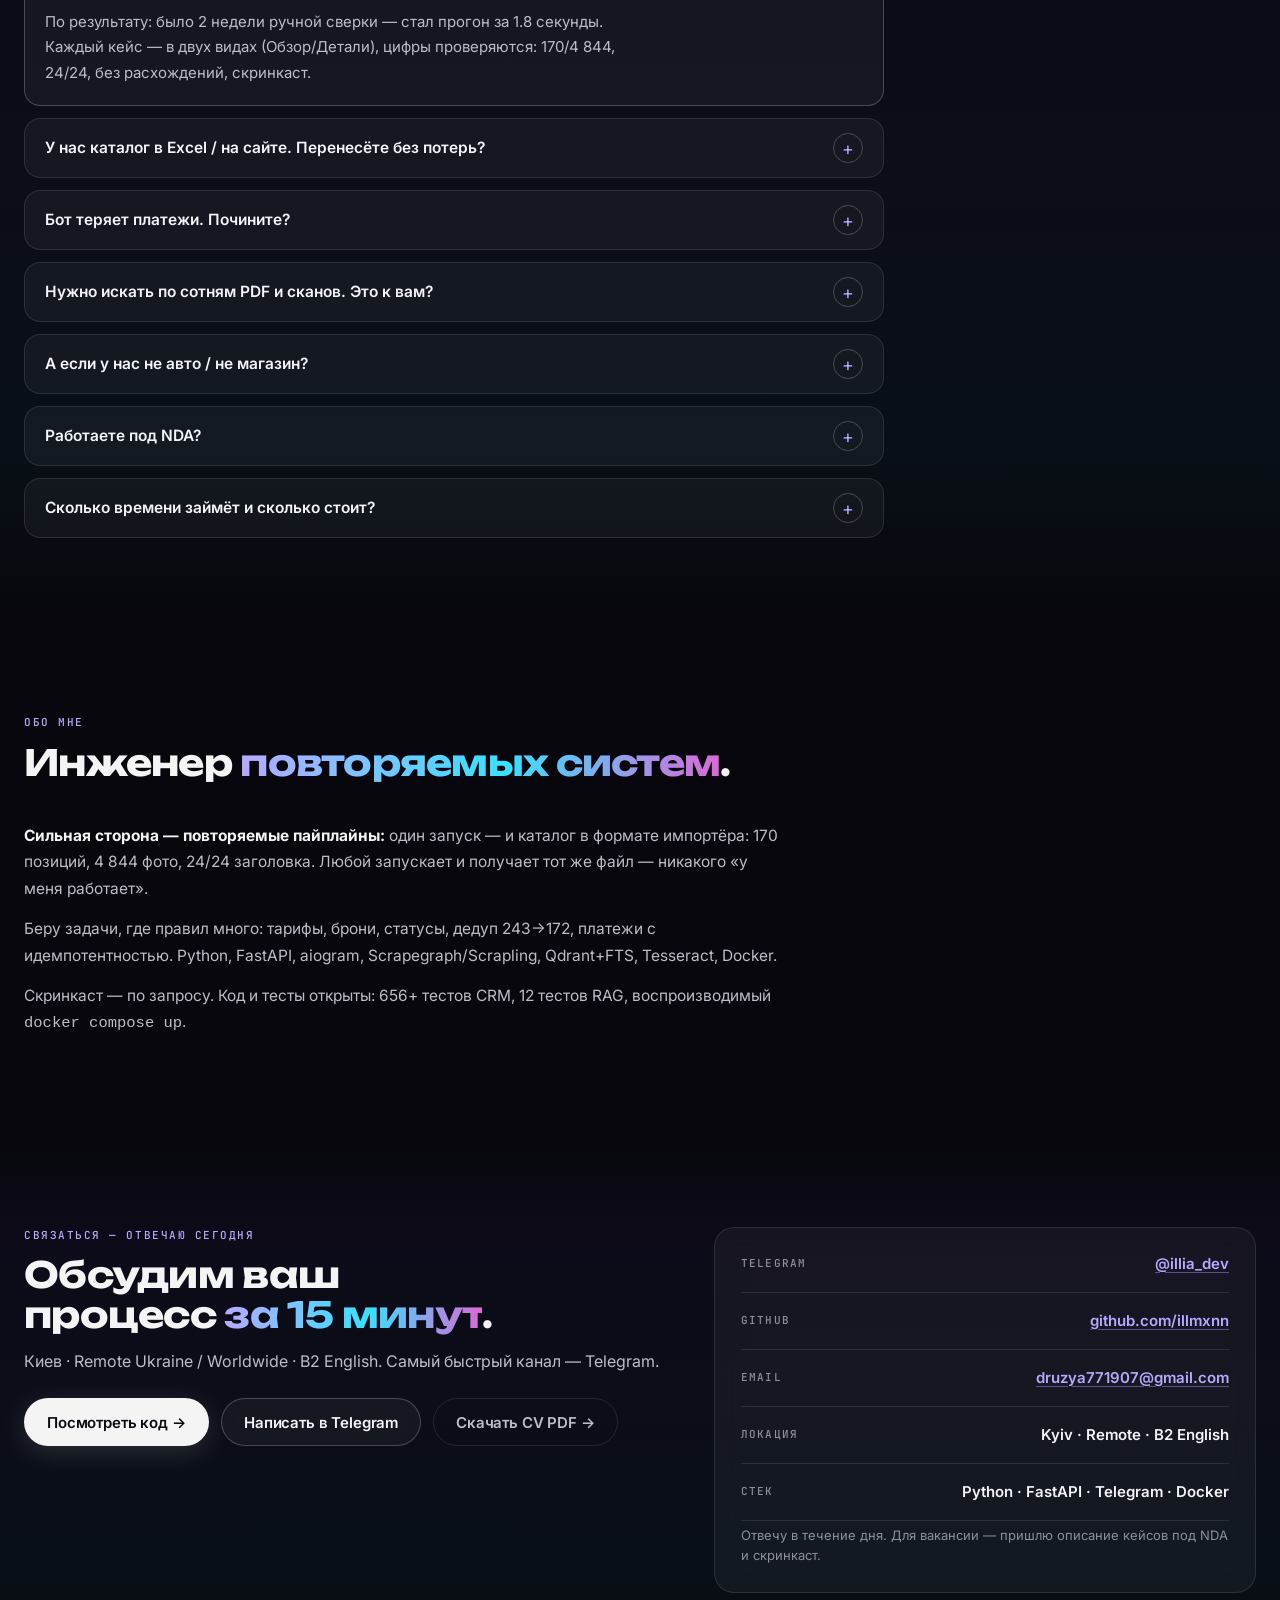
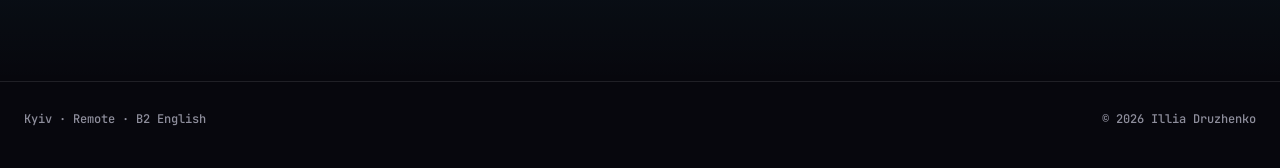
==== commit eb5c5fd6: "feat: stable tab heights, lag-free slider, pipeline icon" ====
--- a/3d/index.html
+++ b/3d/index.html
@@ -8,7 +8,9 @@
   <title>Illia Druzhenko — портфолио на главной</title>
   <meta name="description" content="Маршрут /3d/ закрыт: всё портфолио — на одном лендинге. Автоматический переход на главную." />
   <meta name="color-scheme" content="light" />
-  <link rel="icon" href="data:image/svg+xml,<svg xmlns=%27http://www.w3.org/2000/svg%27 viewBox=%270 0 100 100%27><text y=%27.9em%27 font-size=%2790%27>⚡</text></svg>">
+  <link rel="icon" type="image/svg+xml" href="../assets/icon.svg" />
+  <link rel="icon" type="image/png" sizes="32x32" href="../assets/icon-32.png" />
+  <link rel="apple-touch-icon" sizes="180x180" href="../assets/icon-180.png" />
   <style>
     :root { --bg: #FBFBF9; --surface: #FFFFFF; --border: #E8E8E0; --text: #0F1115; --text-secondary: #5E636E; --focus: #0A84FF; }
     * { box-sizing: border-box; }
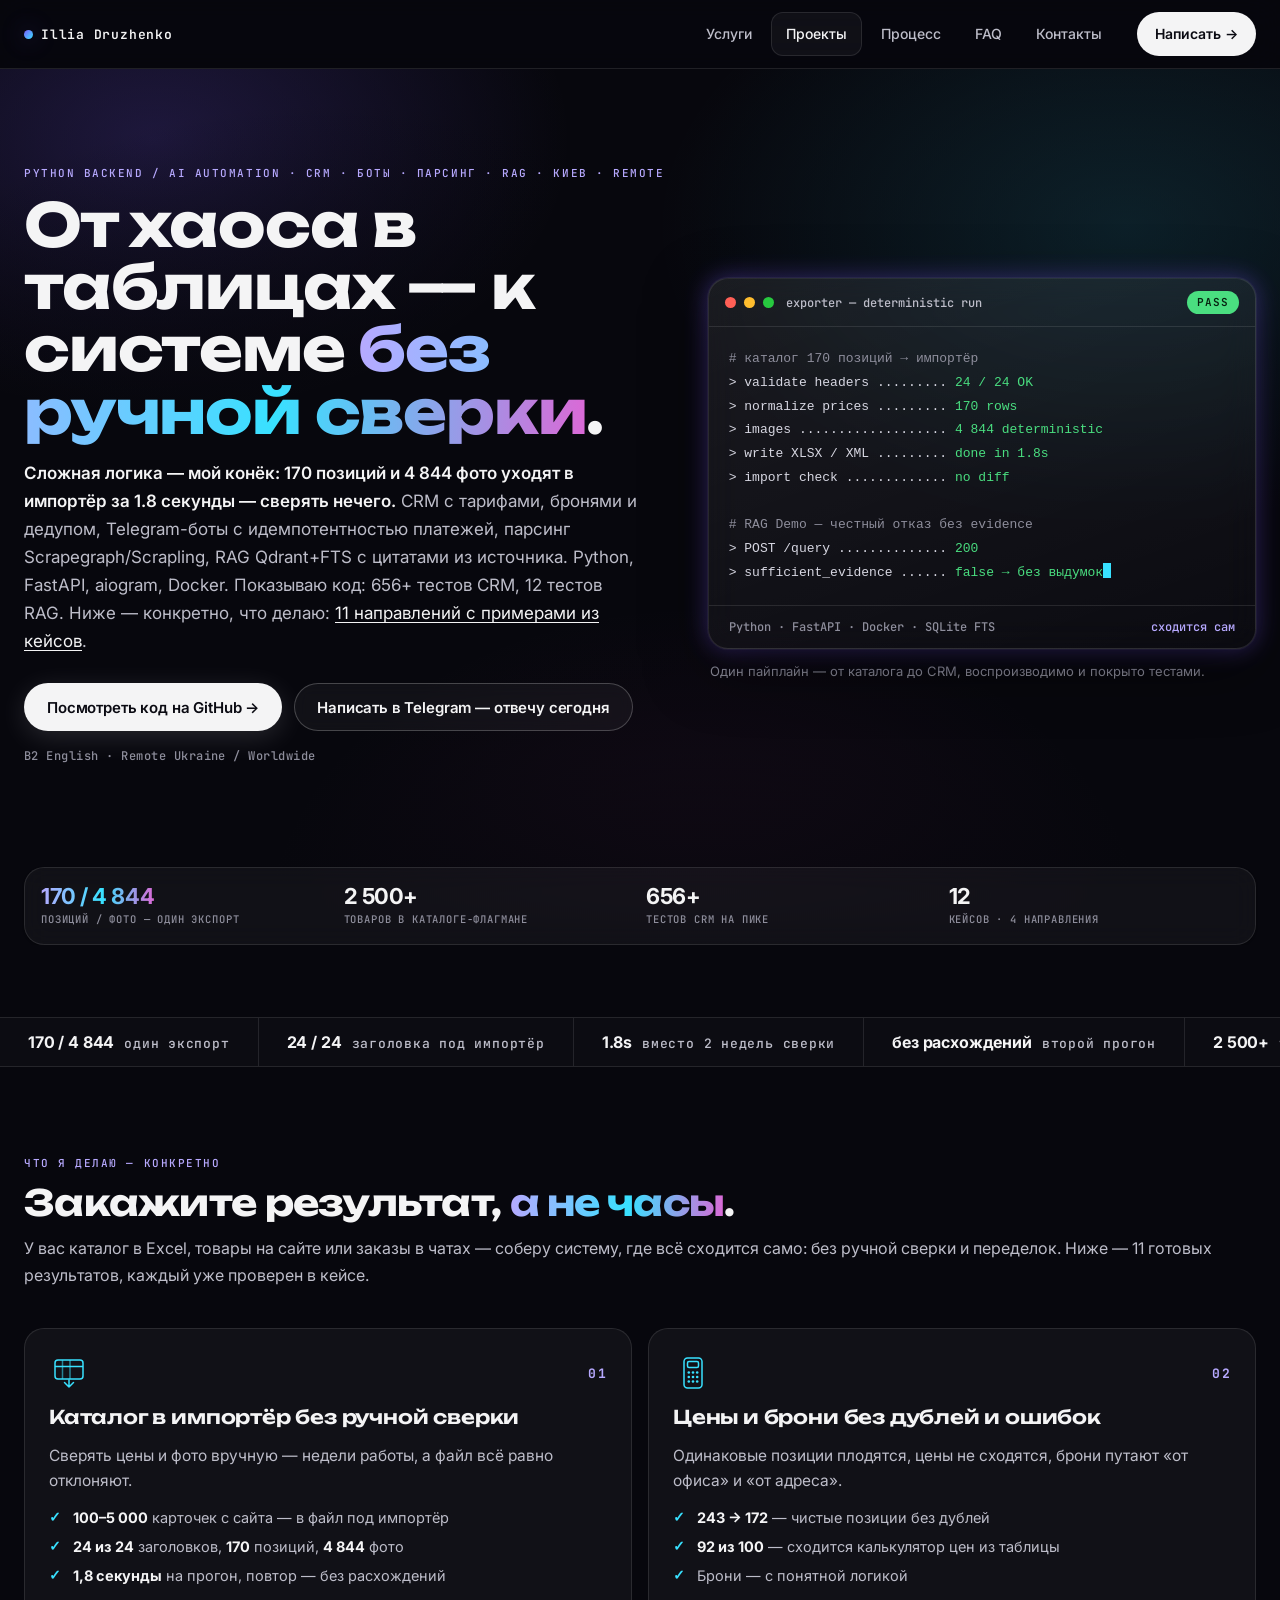
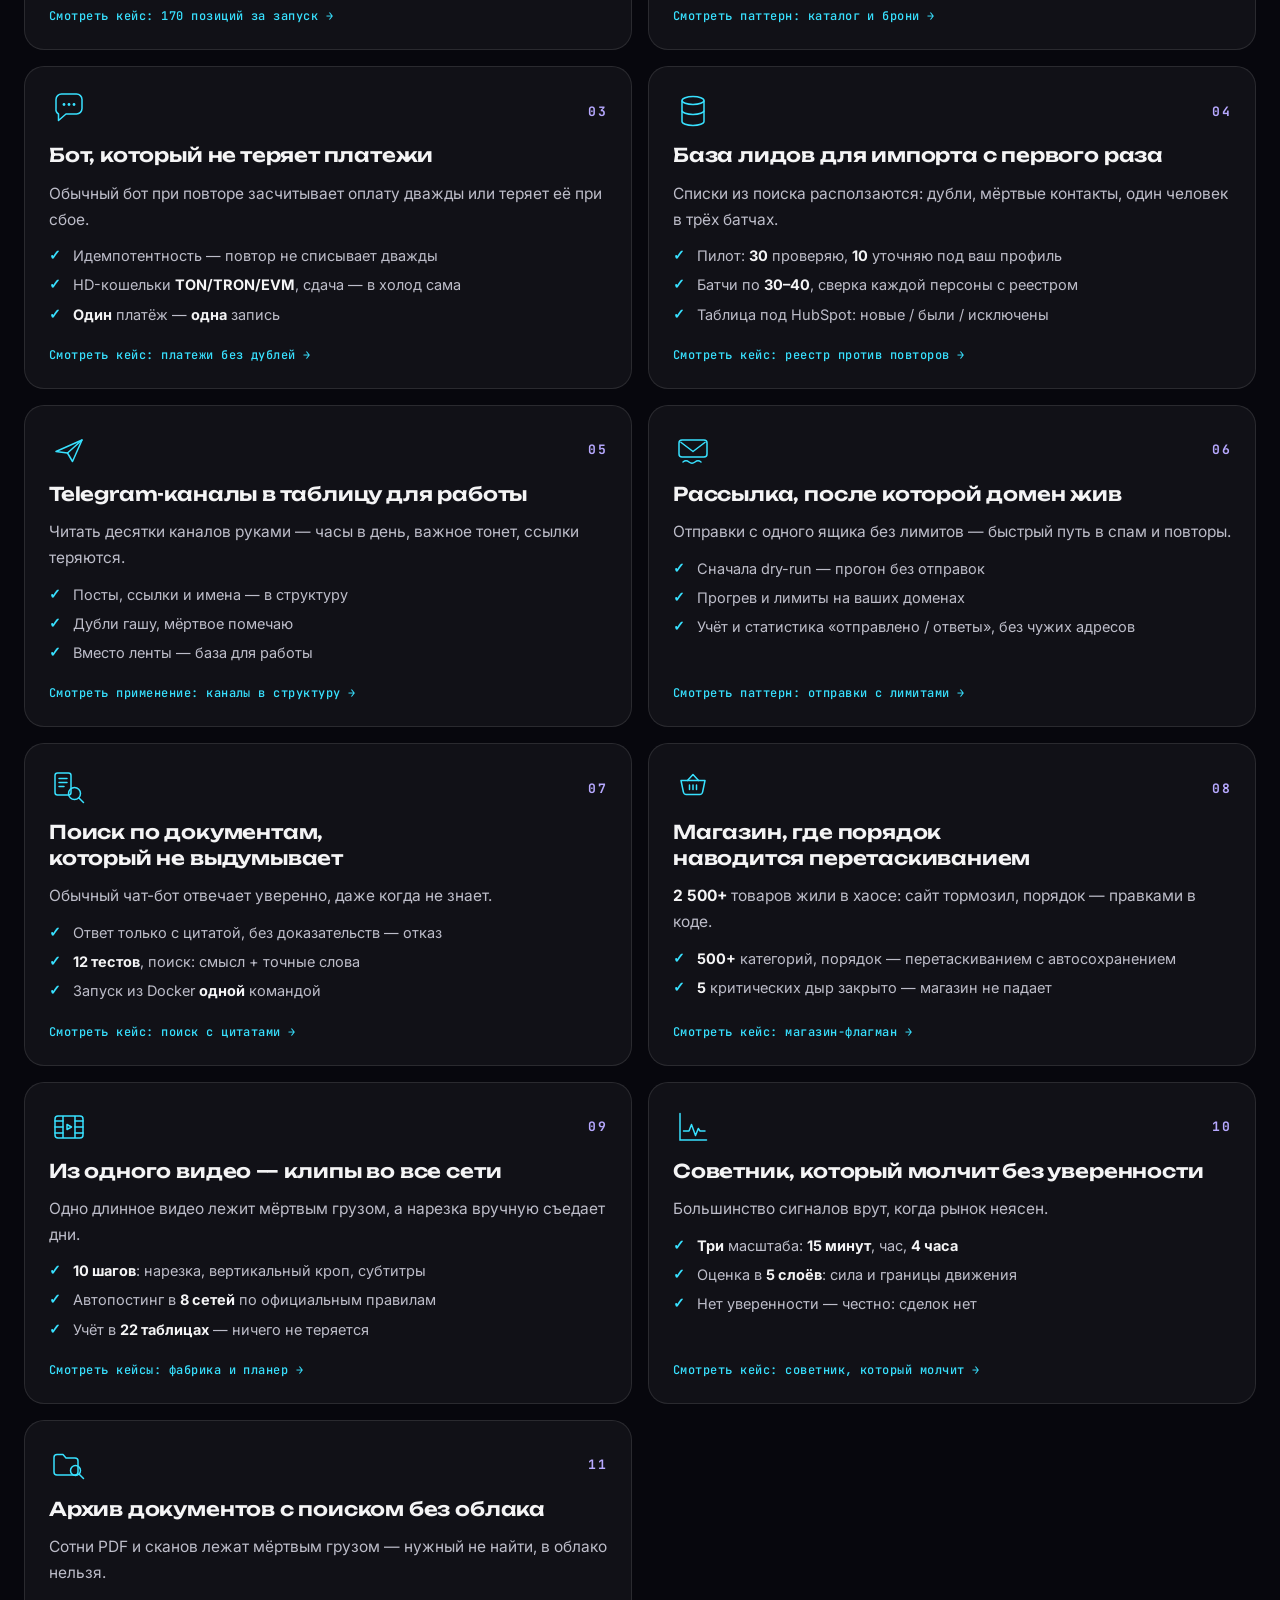
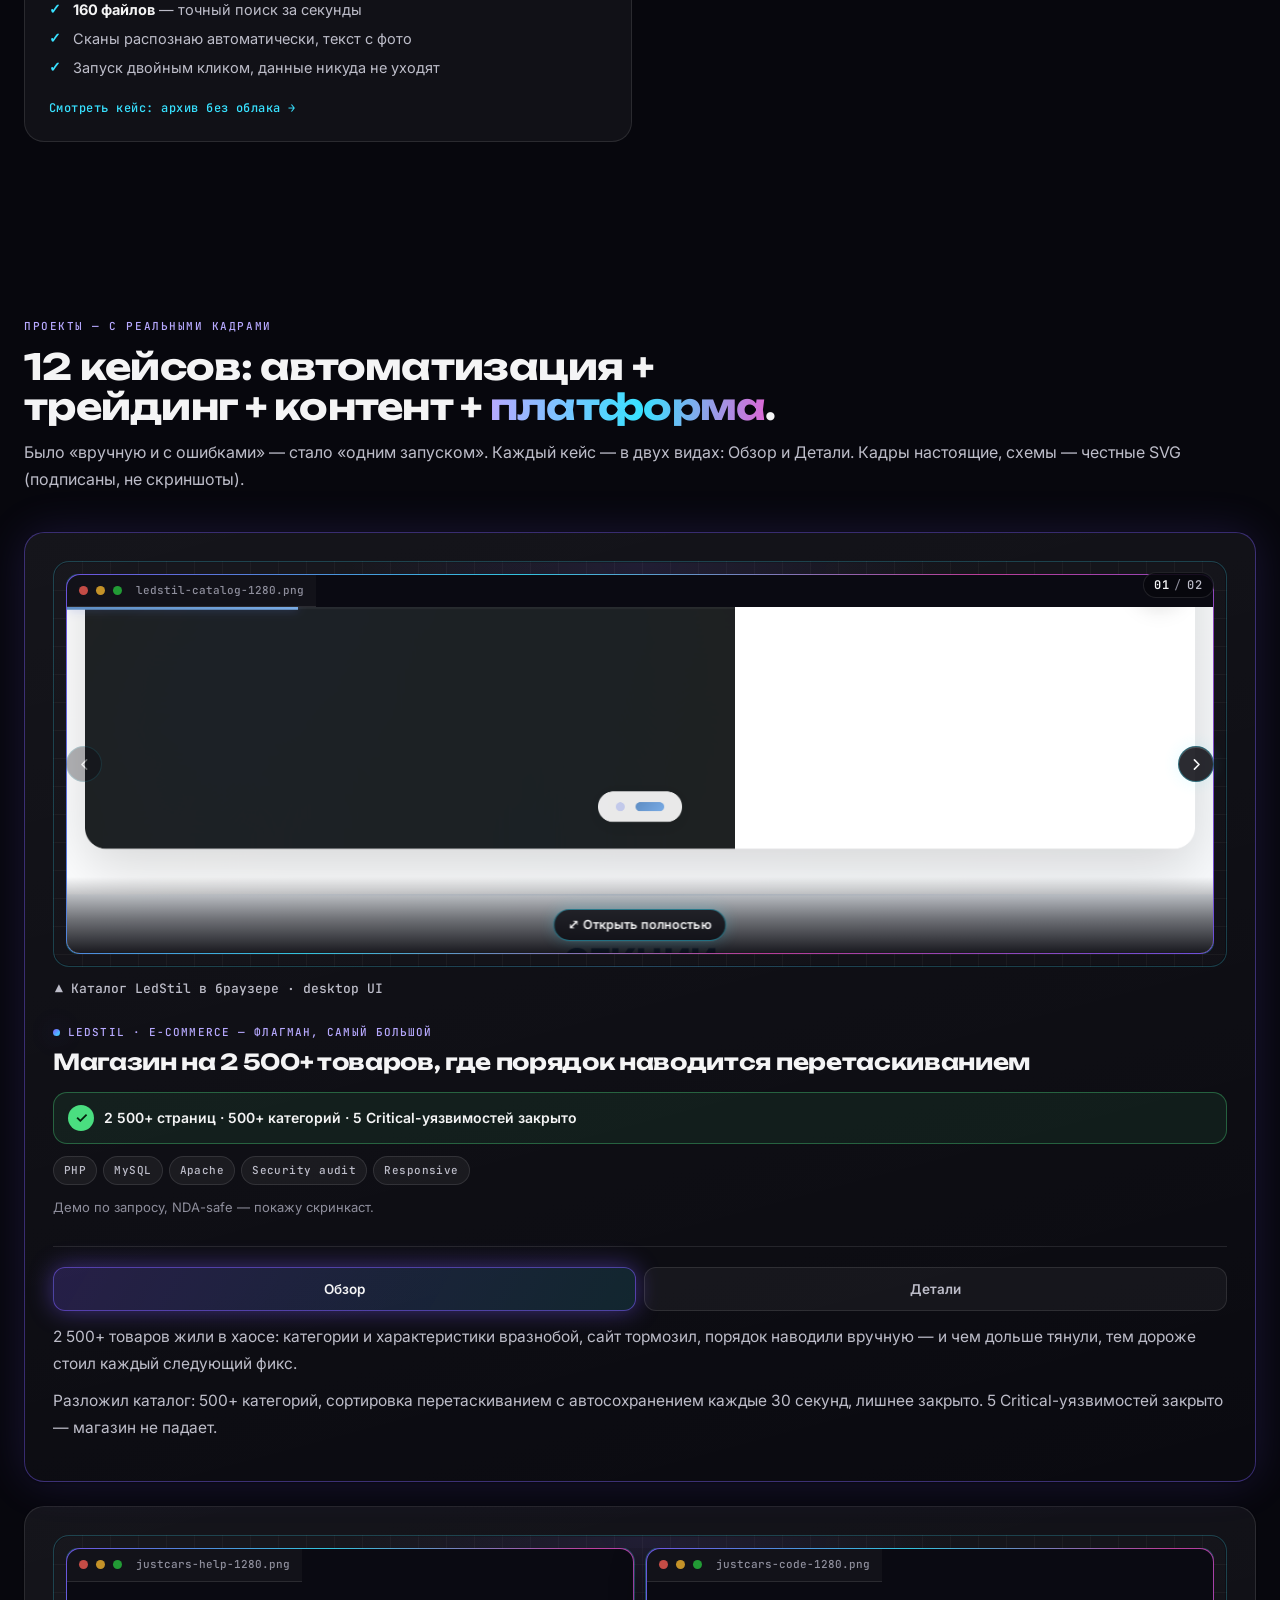
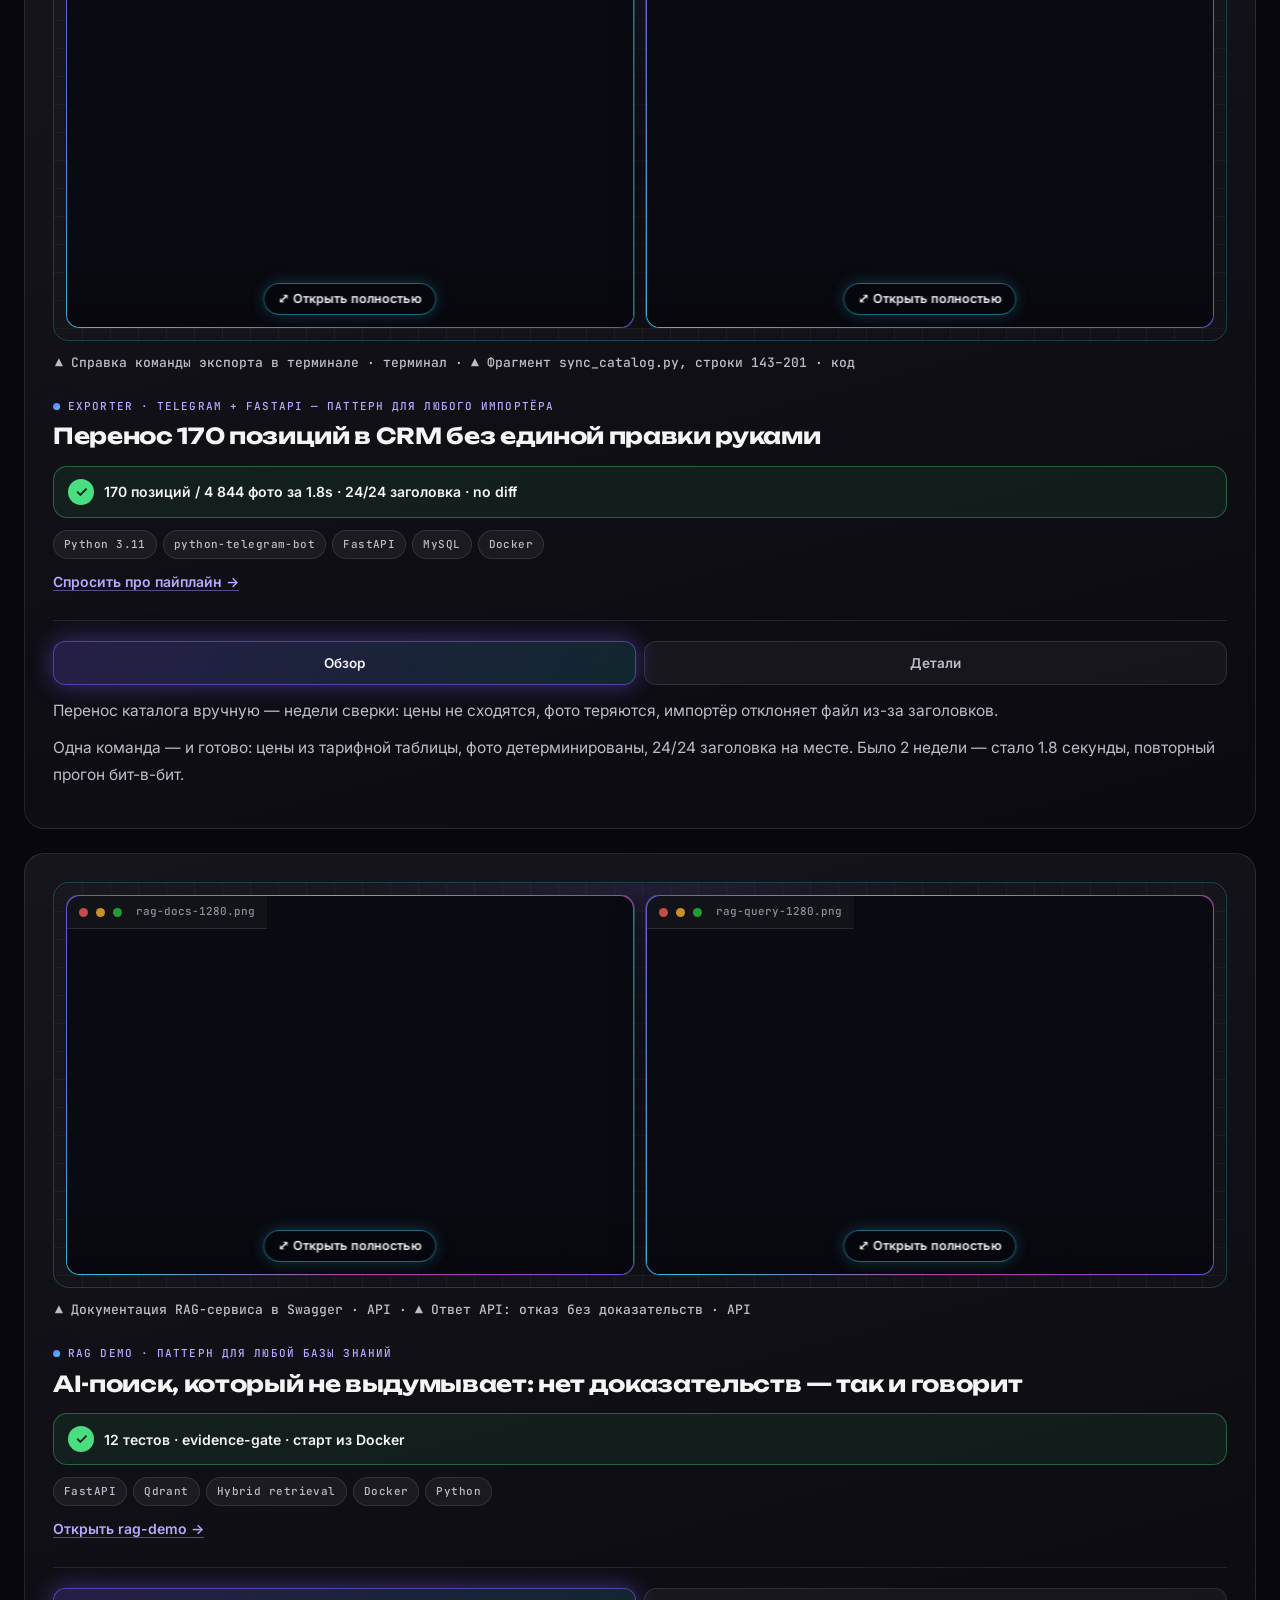
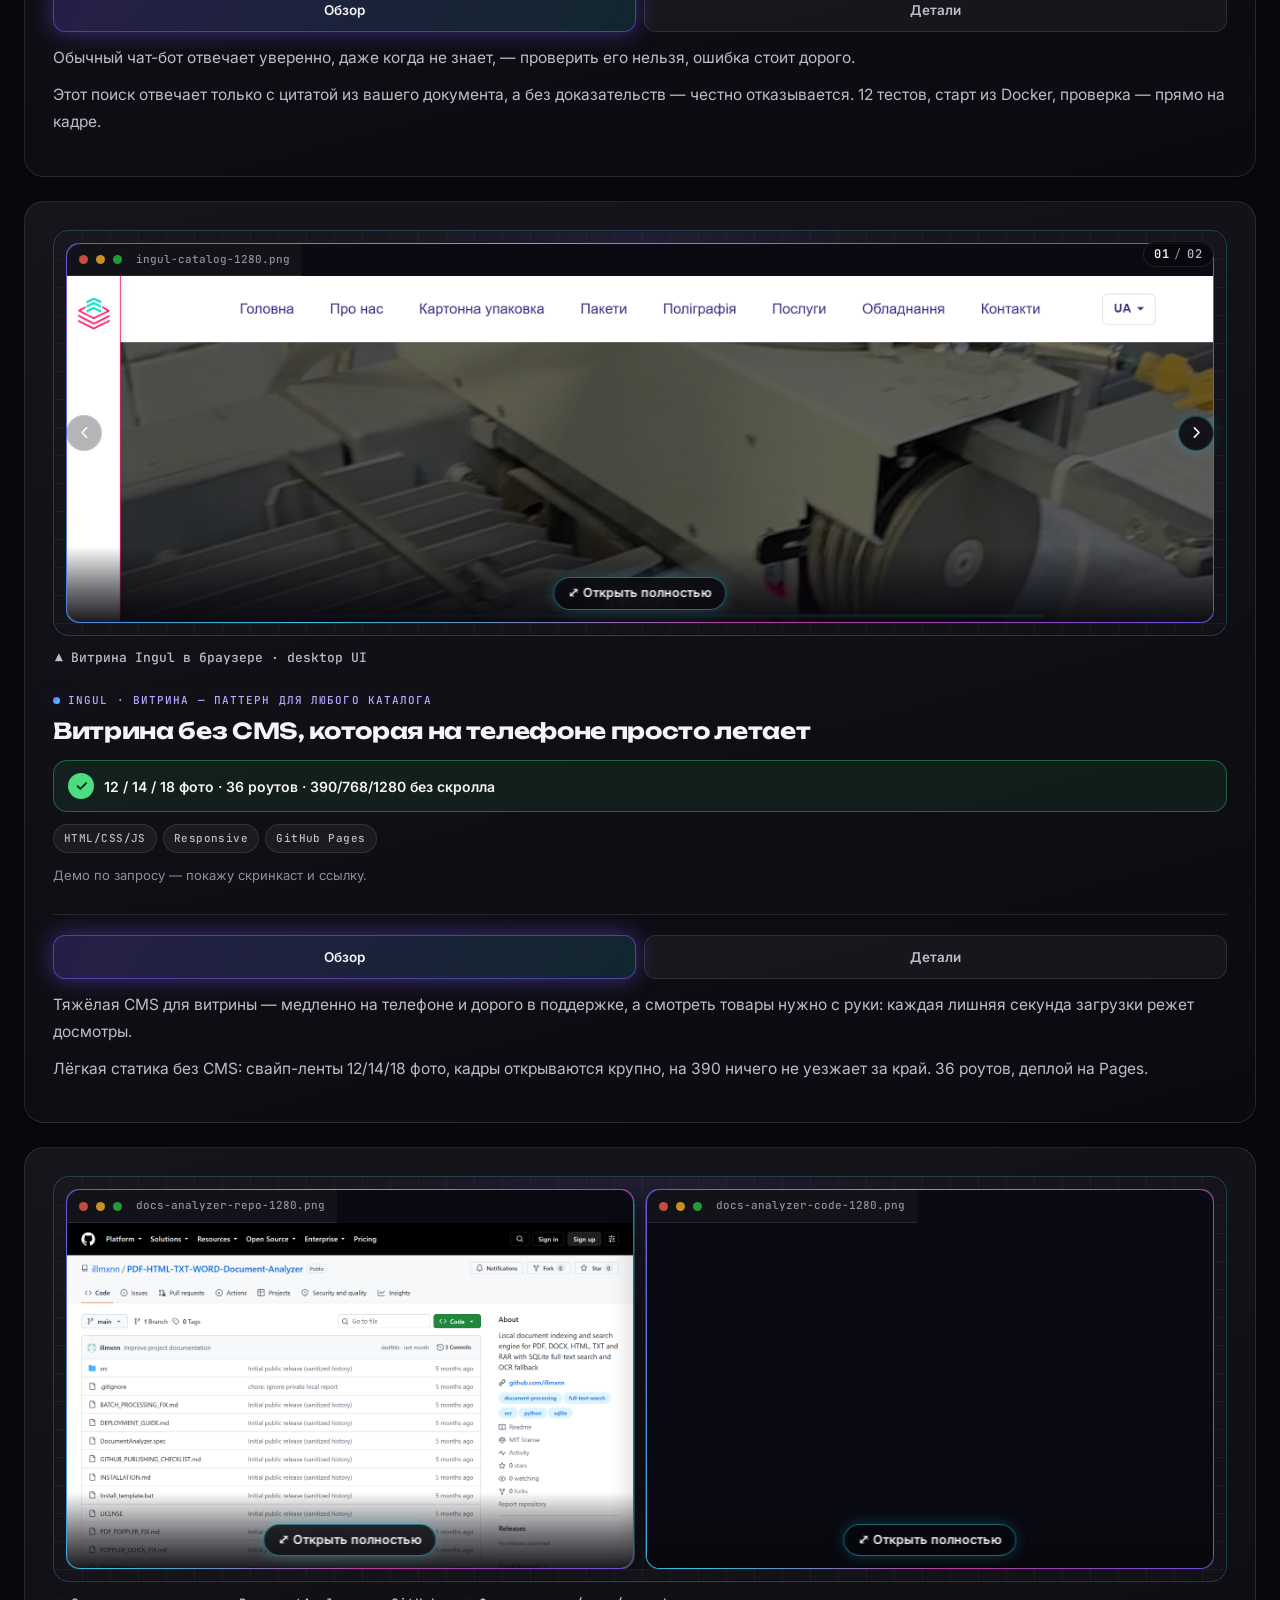
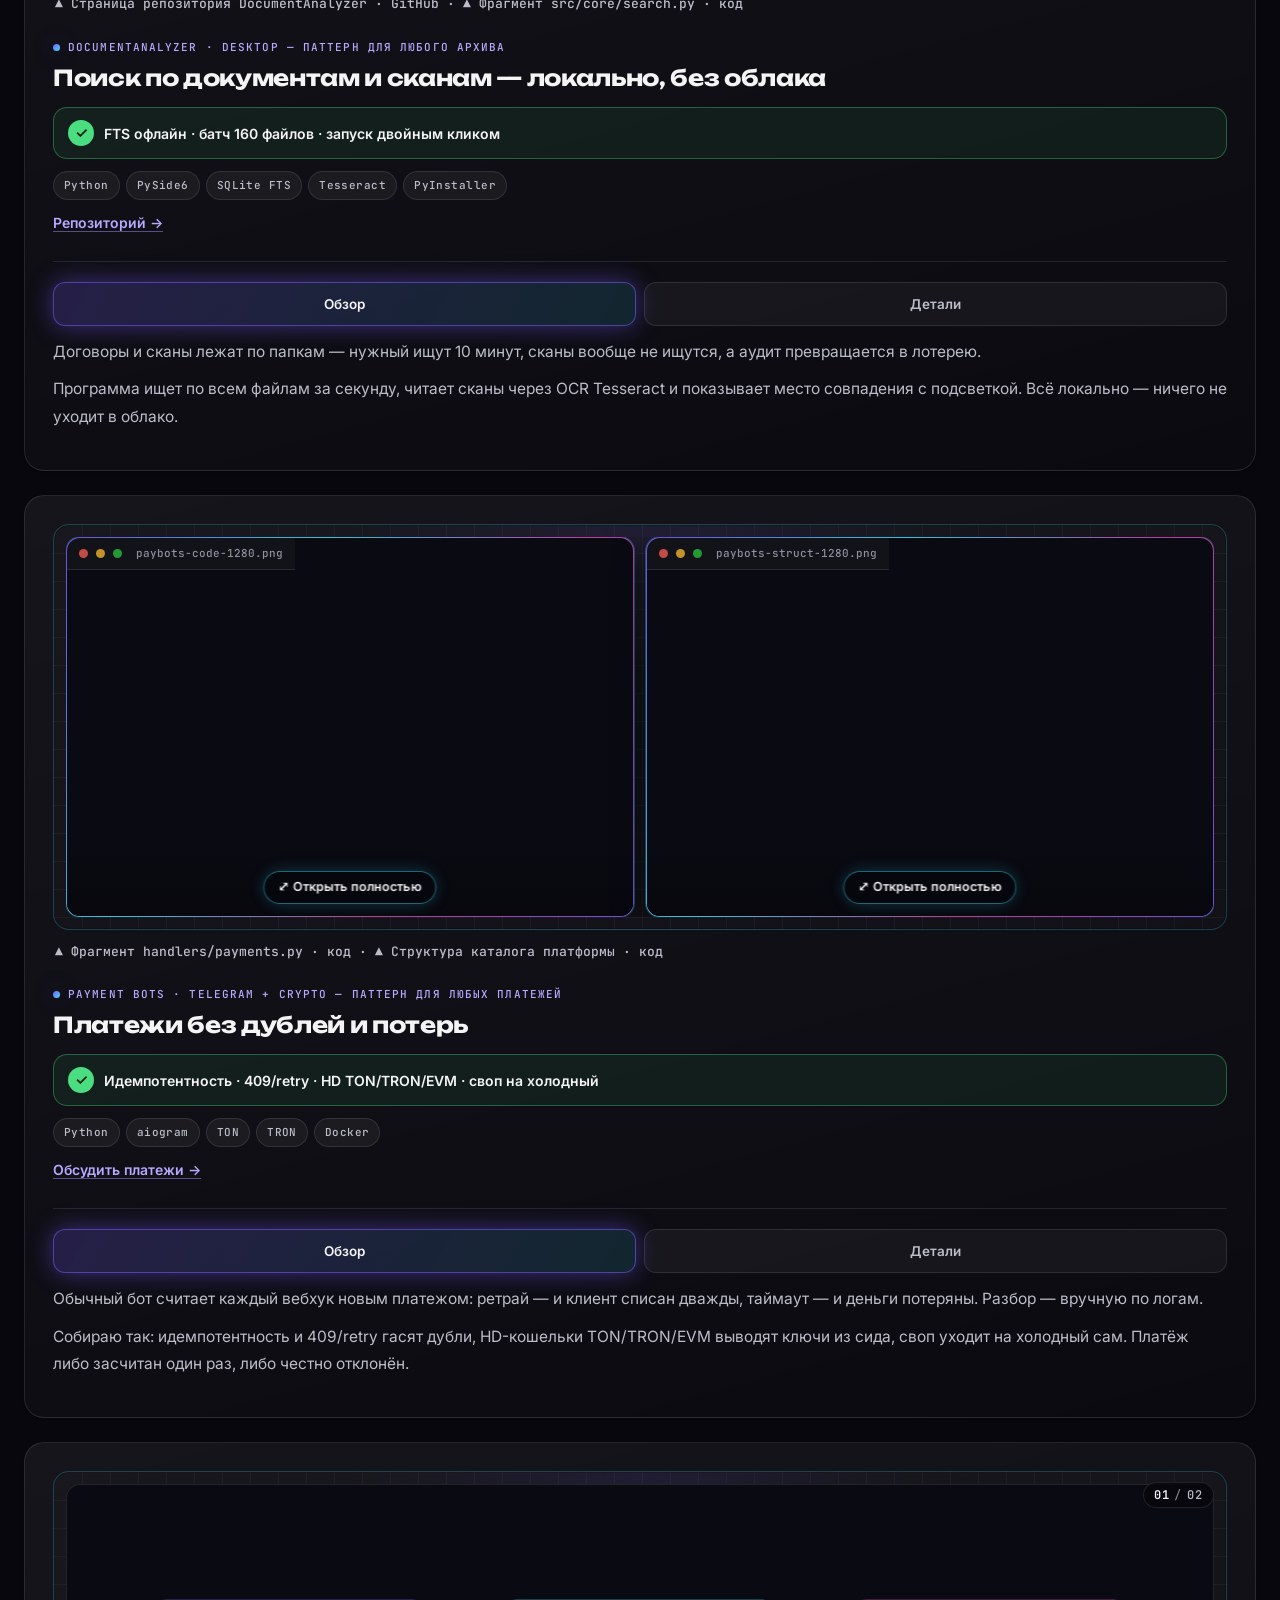
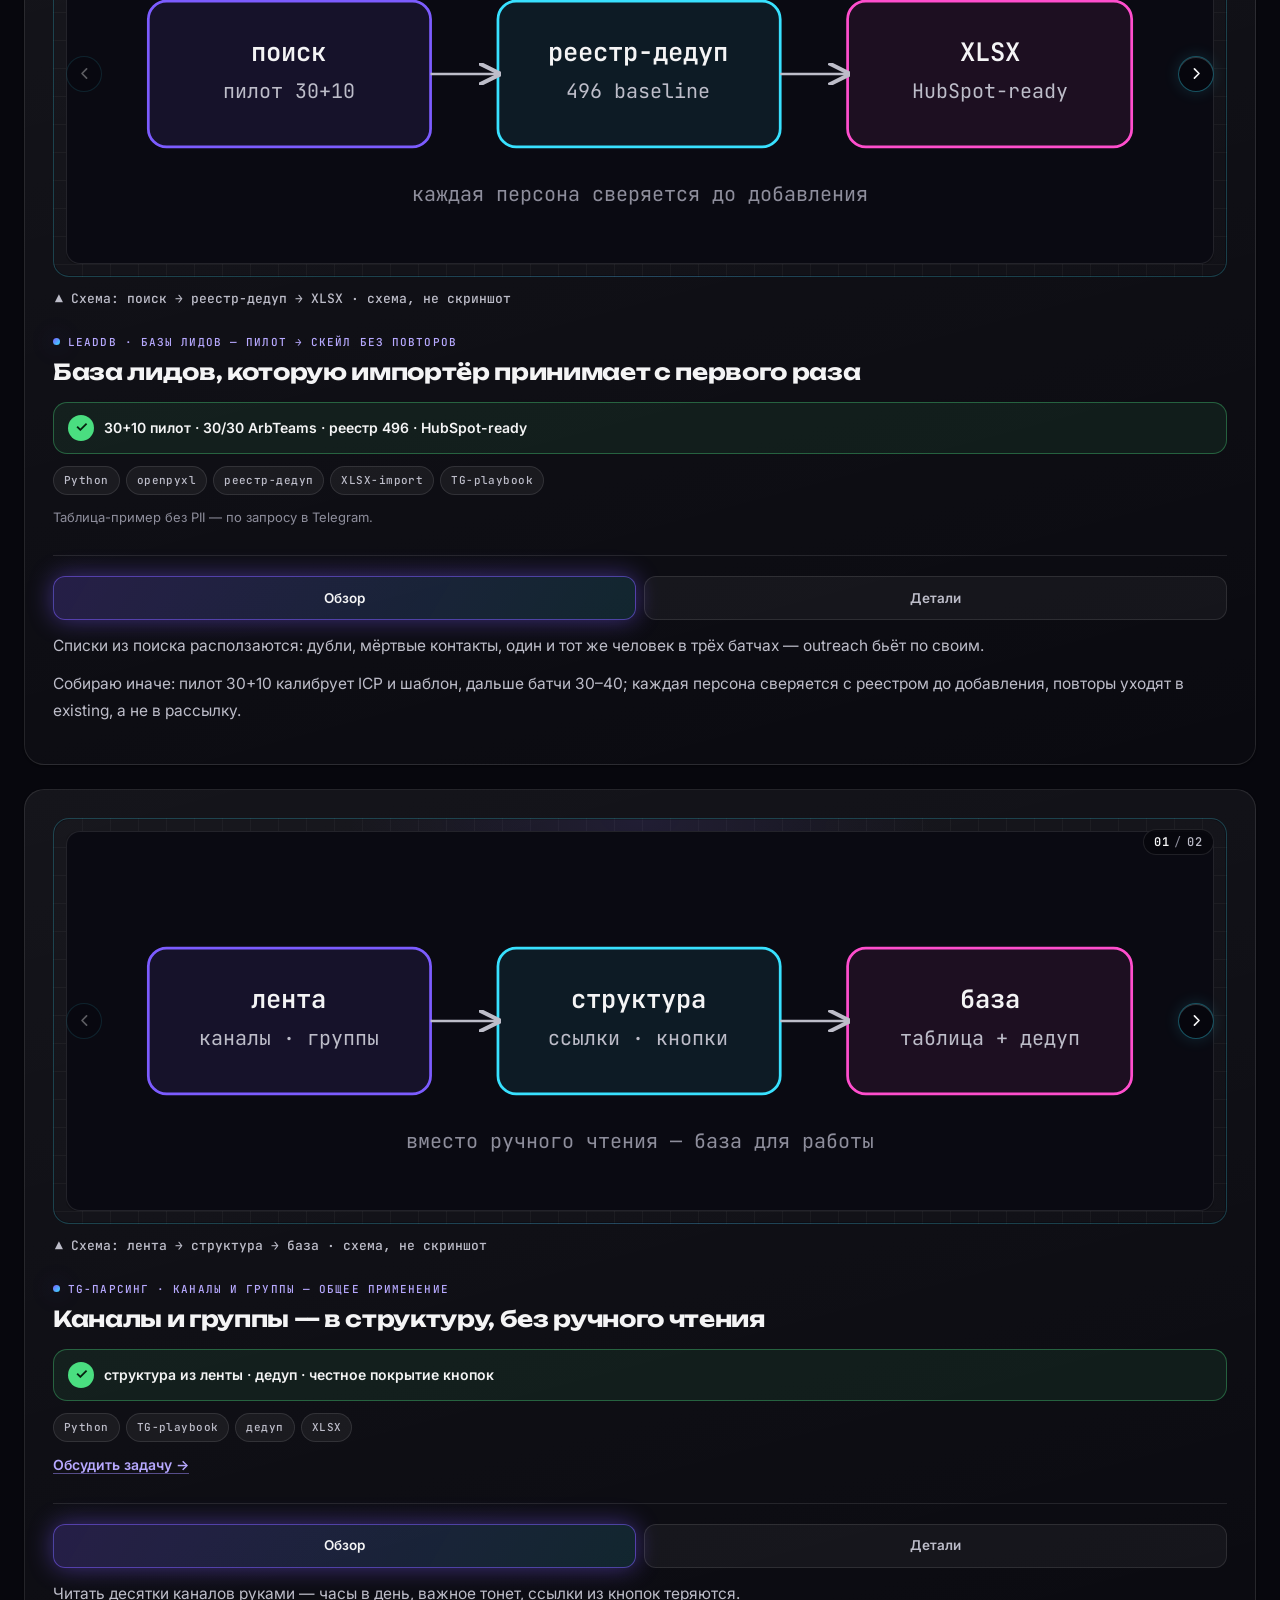
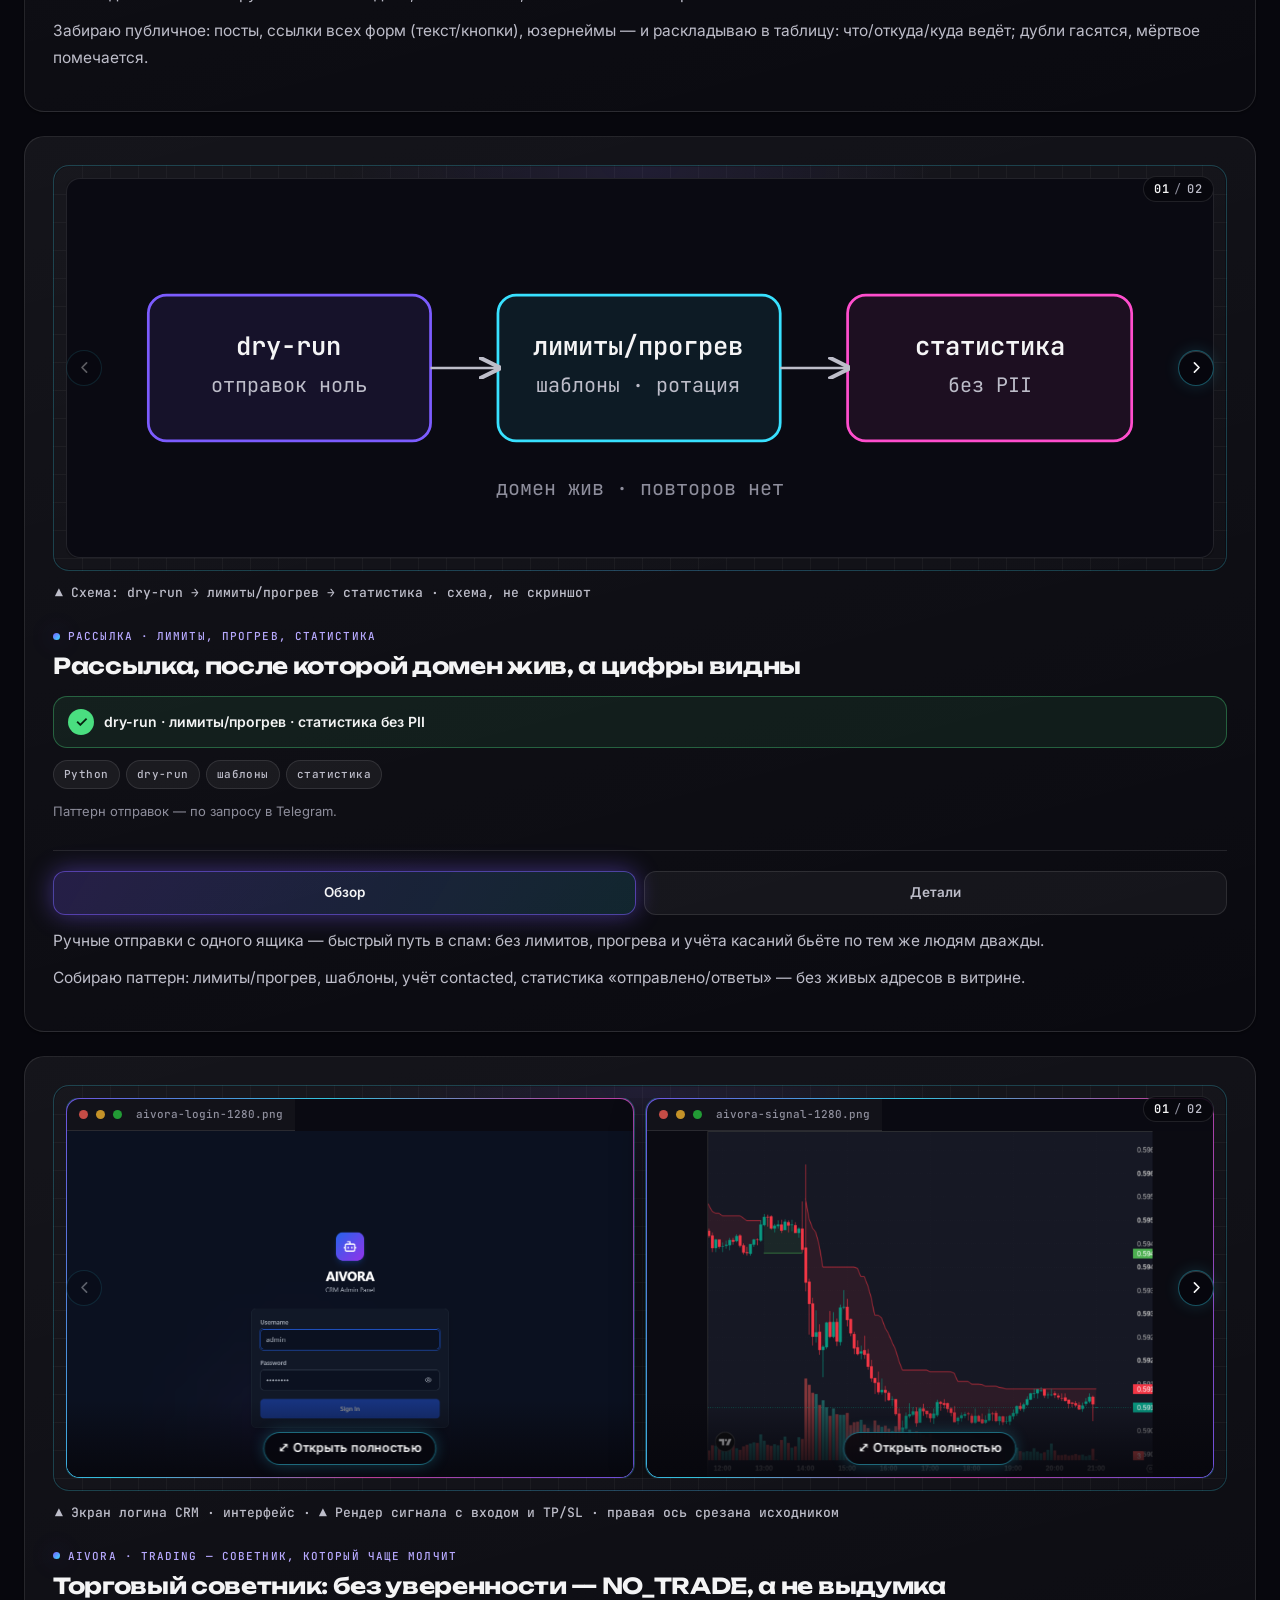
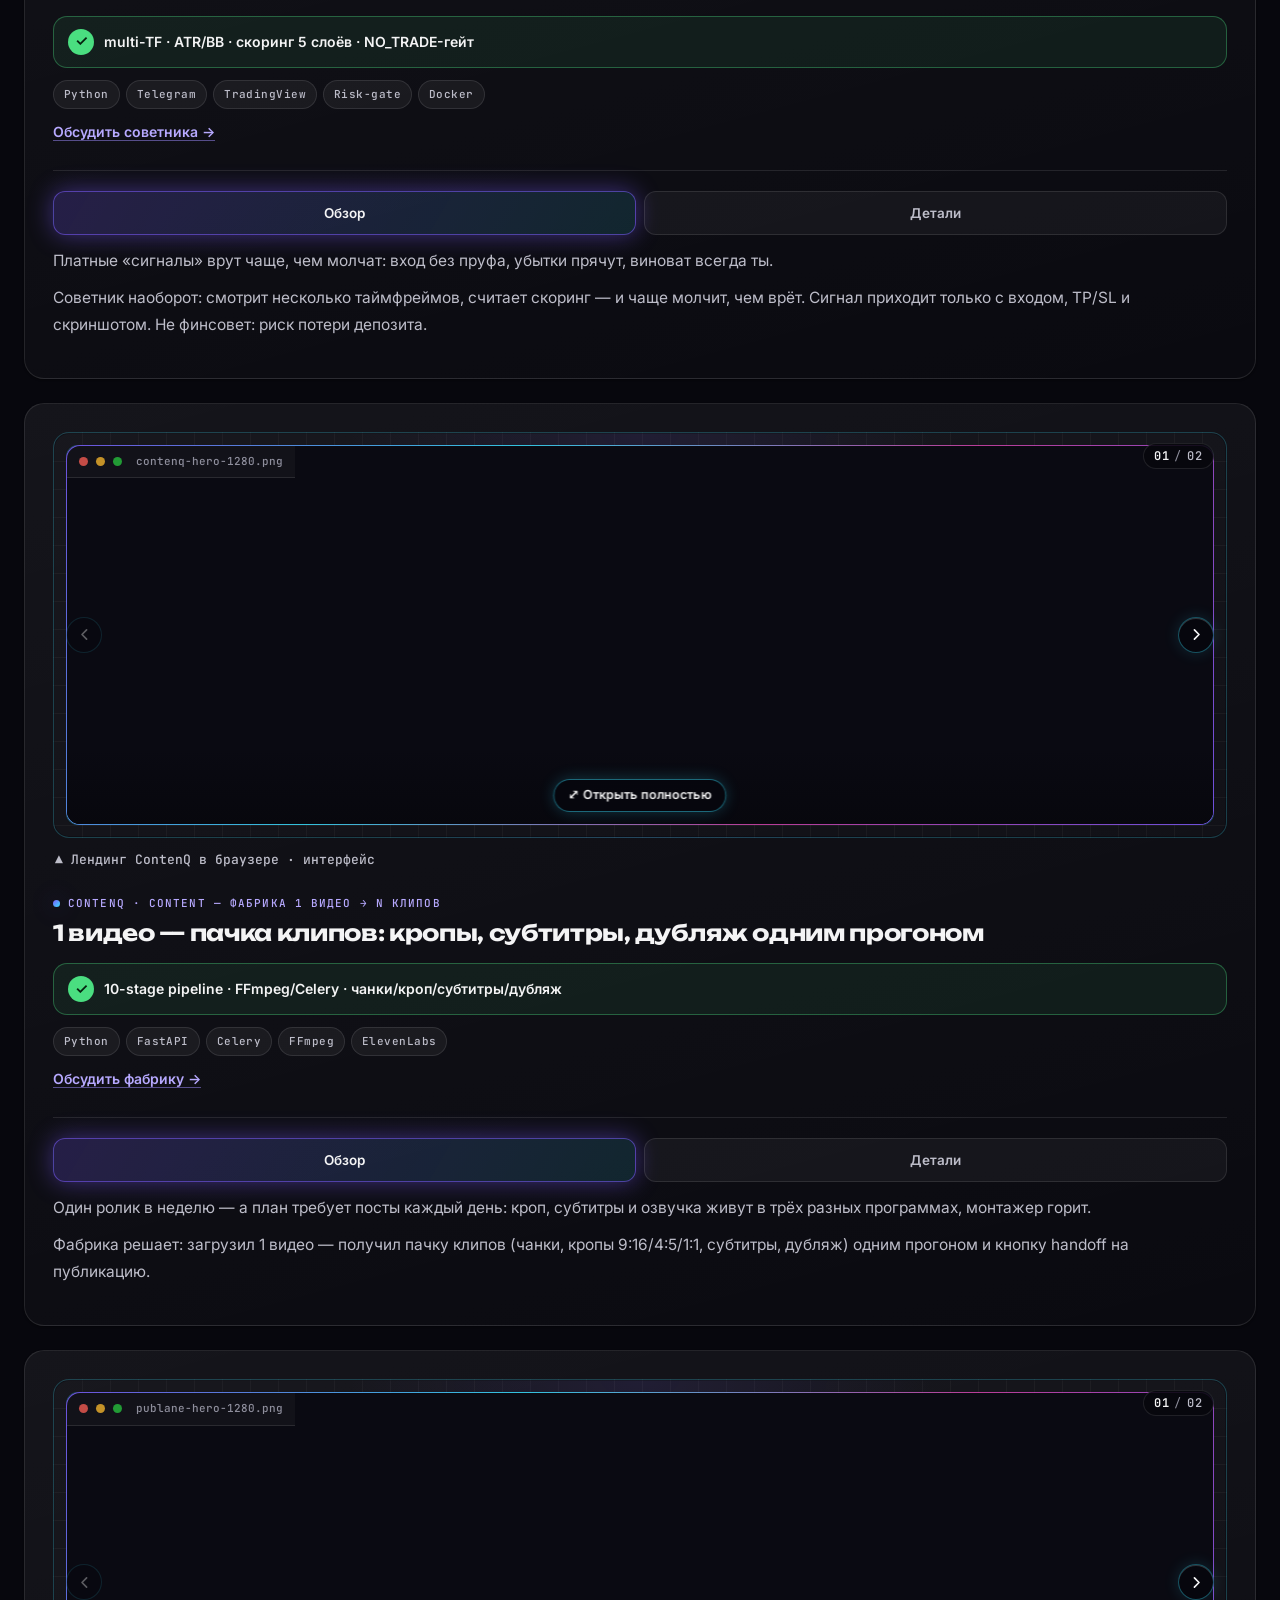
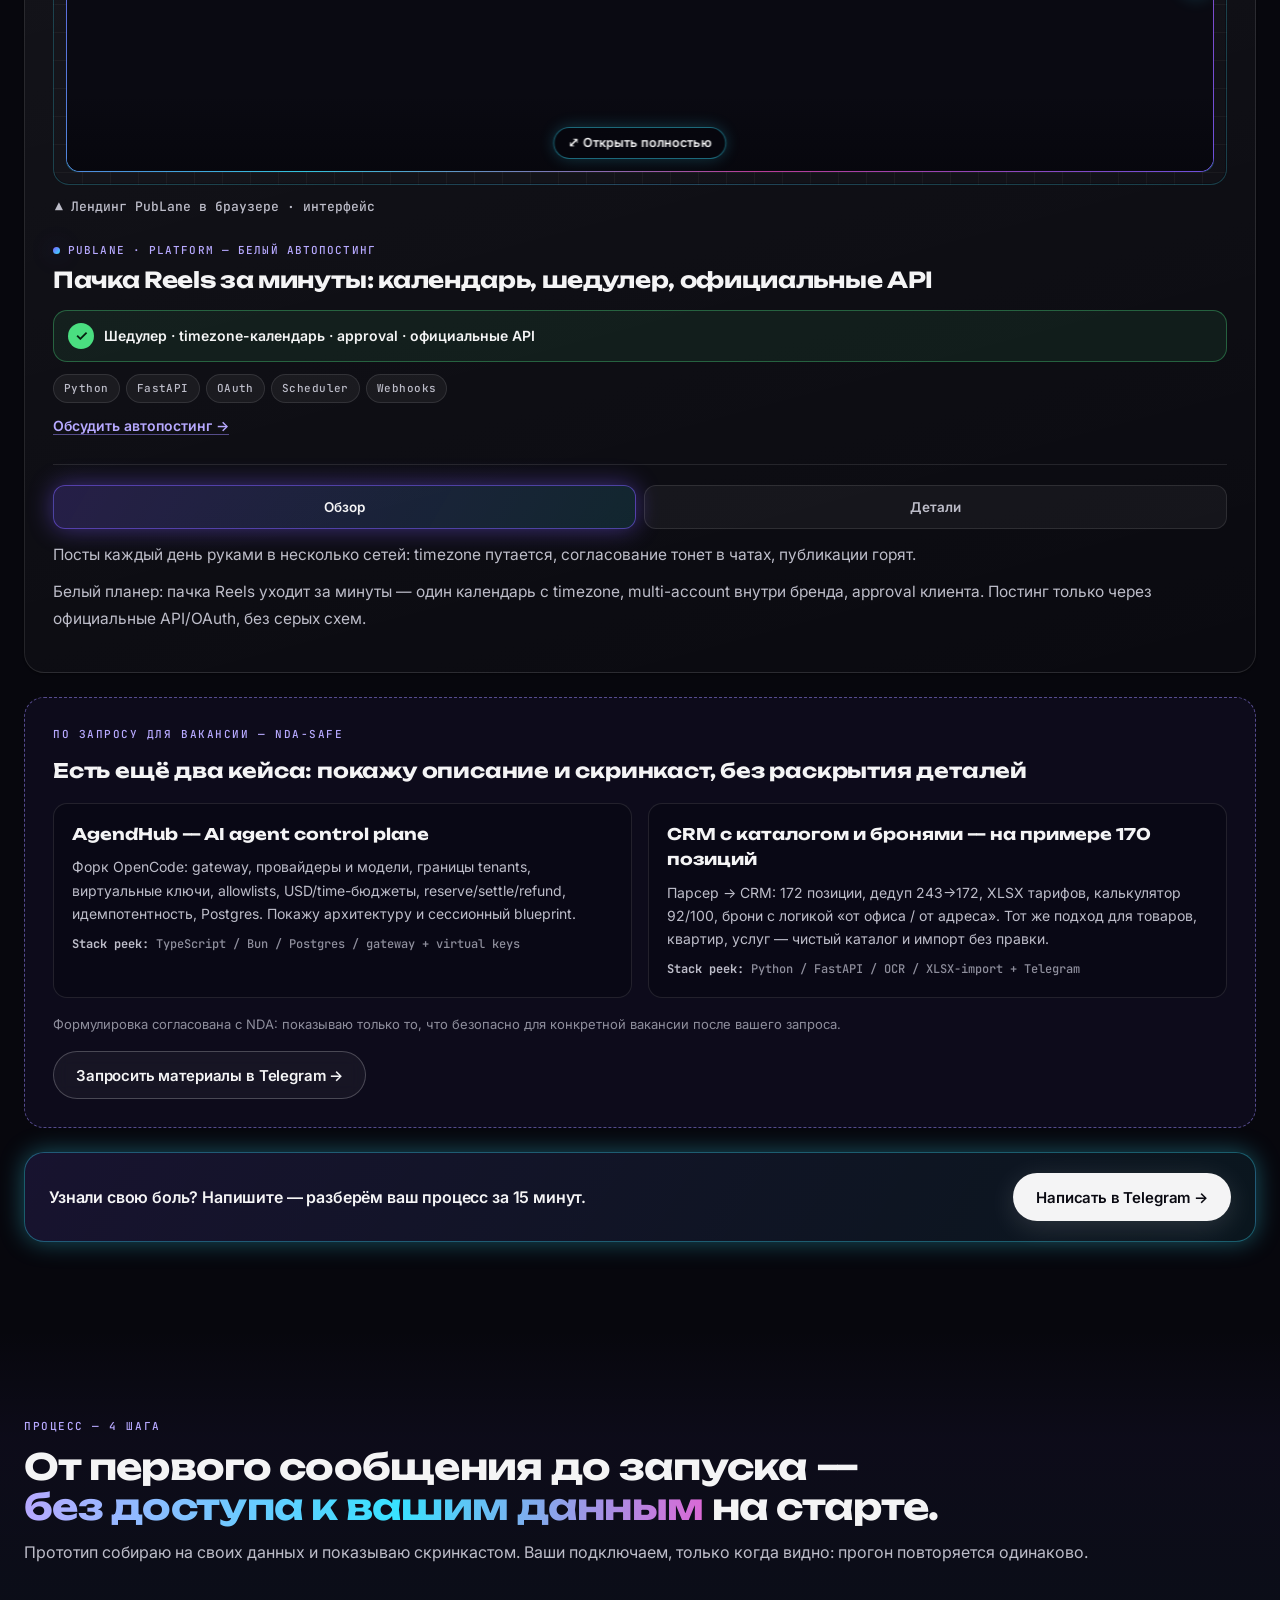
==== commit 9504d342: "Update site favicon to ID monogram" ====
--- a/3d/index.html
+++ b/3d/index.html
@@ -8,9 +8,10 @@
   <title>Illia Druzhenko — портфолио на главной</title>
   <meta name="description" content="Маршрут /3d/ закрыт: всё портфолио — на одном лендинге. Автоматический переход на главную." />
   <meta name="color-scheme" content="light" />
-  <link rel="icon" type="image/svg+xml" href="../assets/icon.svg" />
-  <link rel="icon" type="image/png" sizes="32x32" href="../assets/icon-32.png" />
-  <link rel="apple-touch-icon" sizes="180x180" href="../assets/icon-180.png" />
+  <link rel="icon" href="../favicon.ico" sizes="48x48" />
+  <link rel="icon" href="../favicon.svg" type="image/svg+xml" />
+  <link rel="icon" href="../icon-32.png" type="image/png" sizes="32x32" />
+  <link rel="apple-touch-icon" href="../apple-touch-icon.png" />
   <style>
     :root { --bg: #FBFBF9; --surface: #FFFFFF; --border: #E8E8E0; --text: #0F1115; --text-secondary: #5E636E; --focus: #0A84FF; }
     * { box-sizing: border-box; }
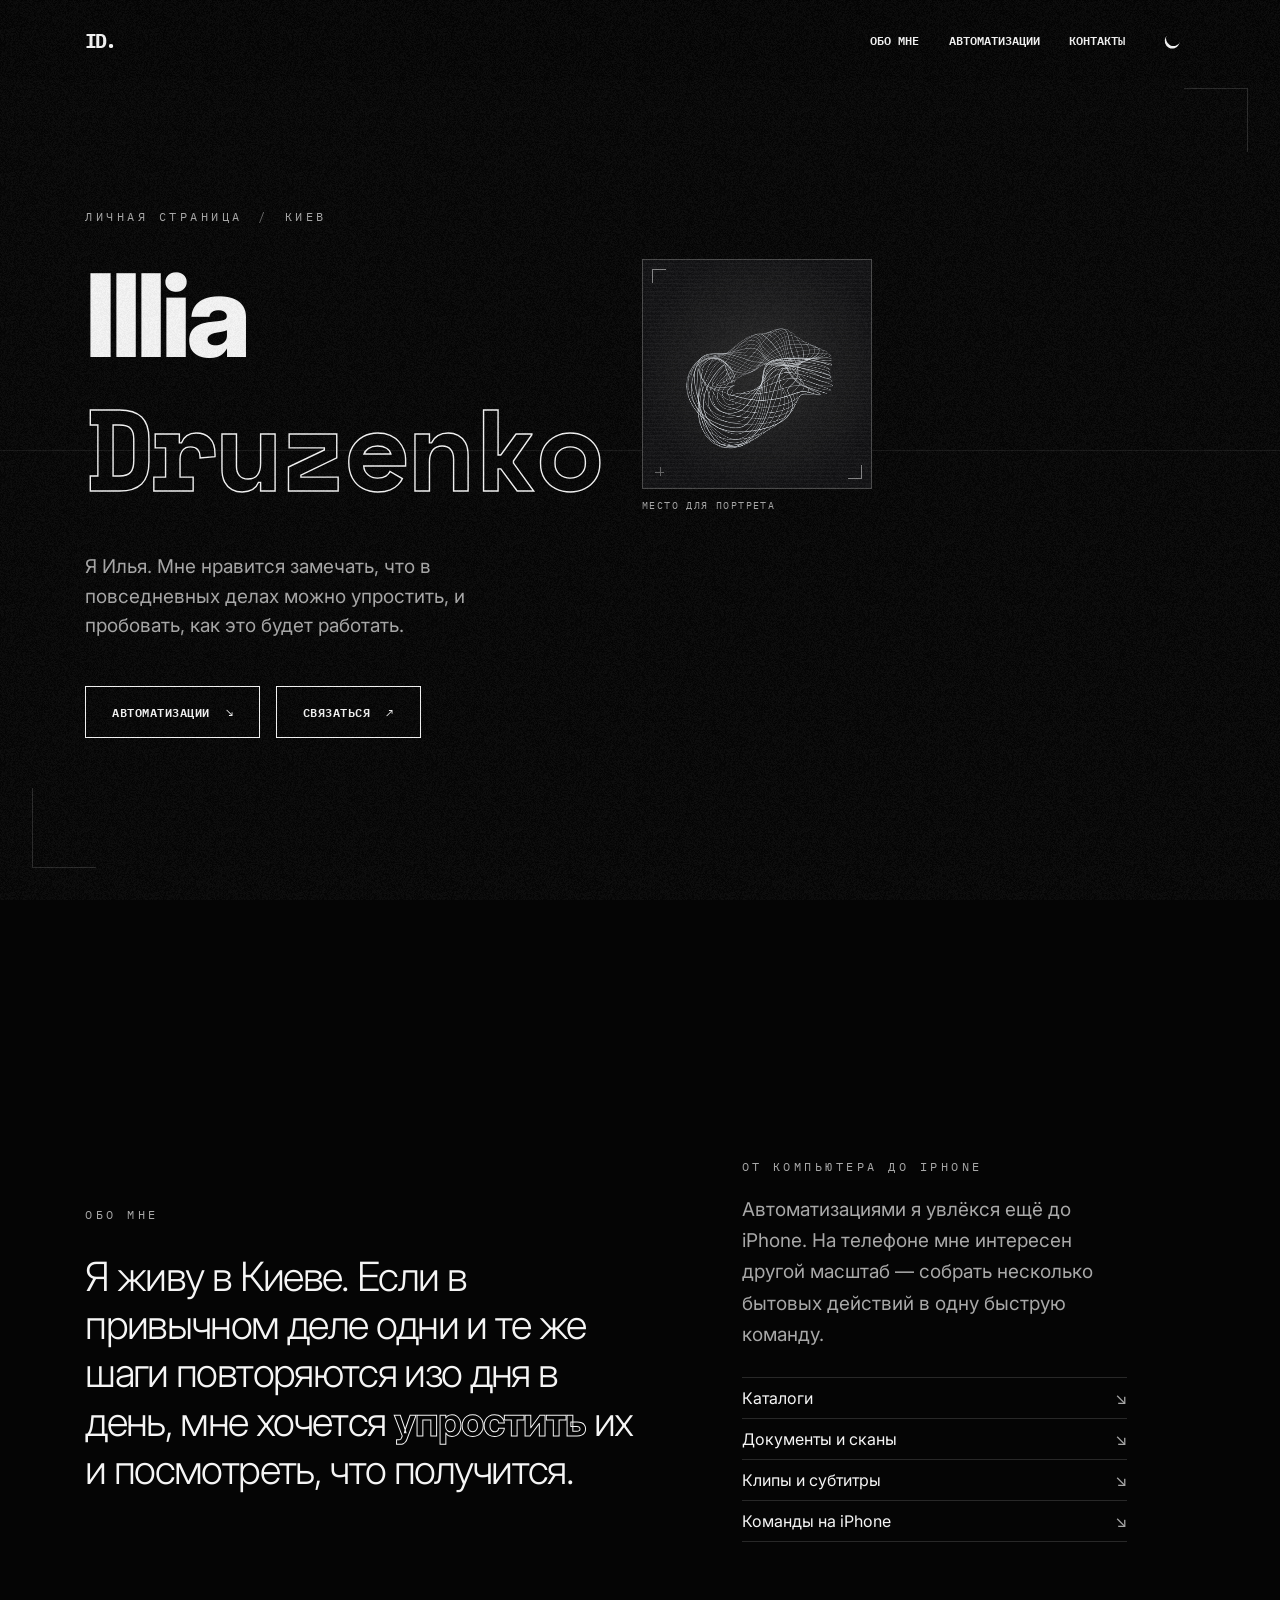
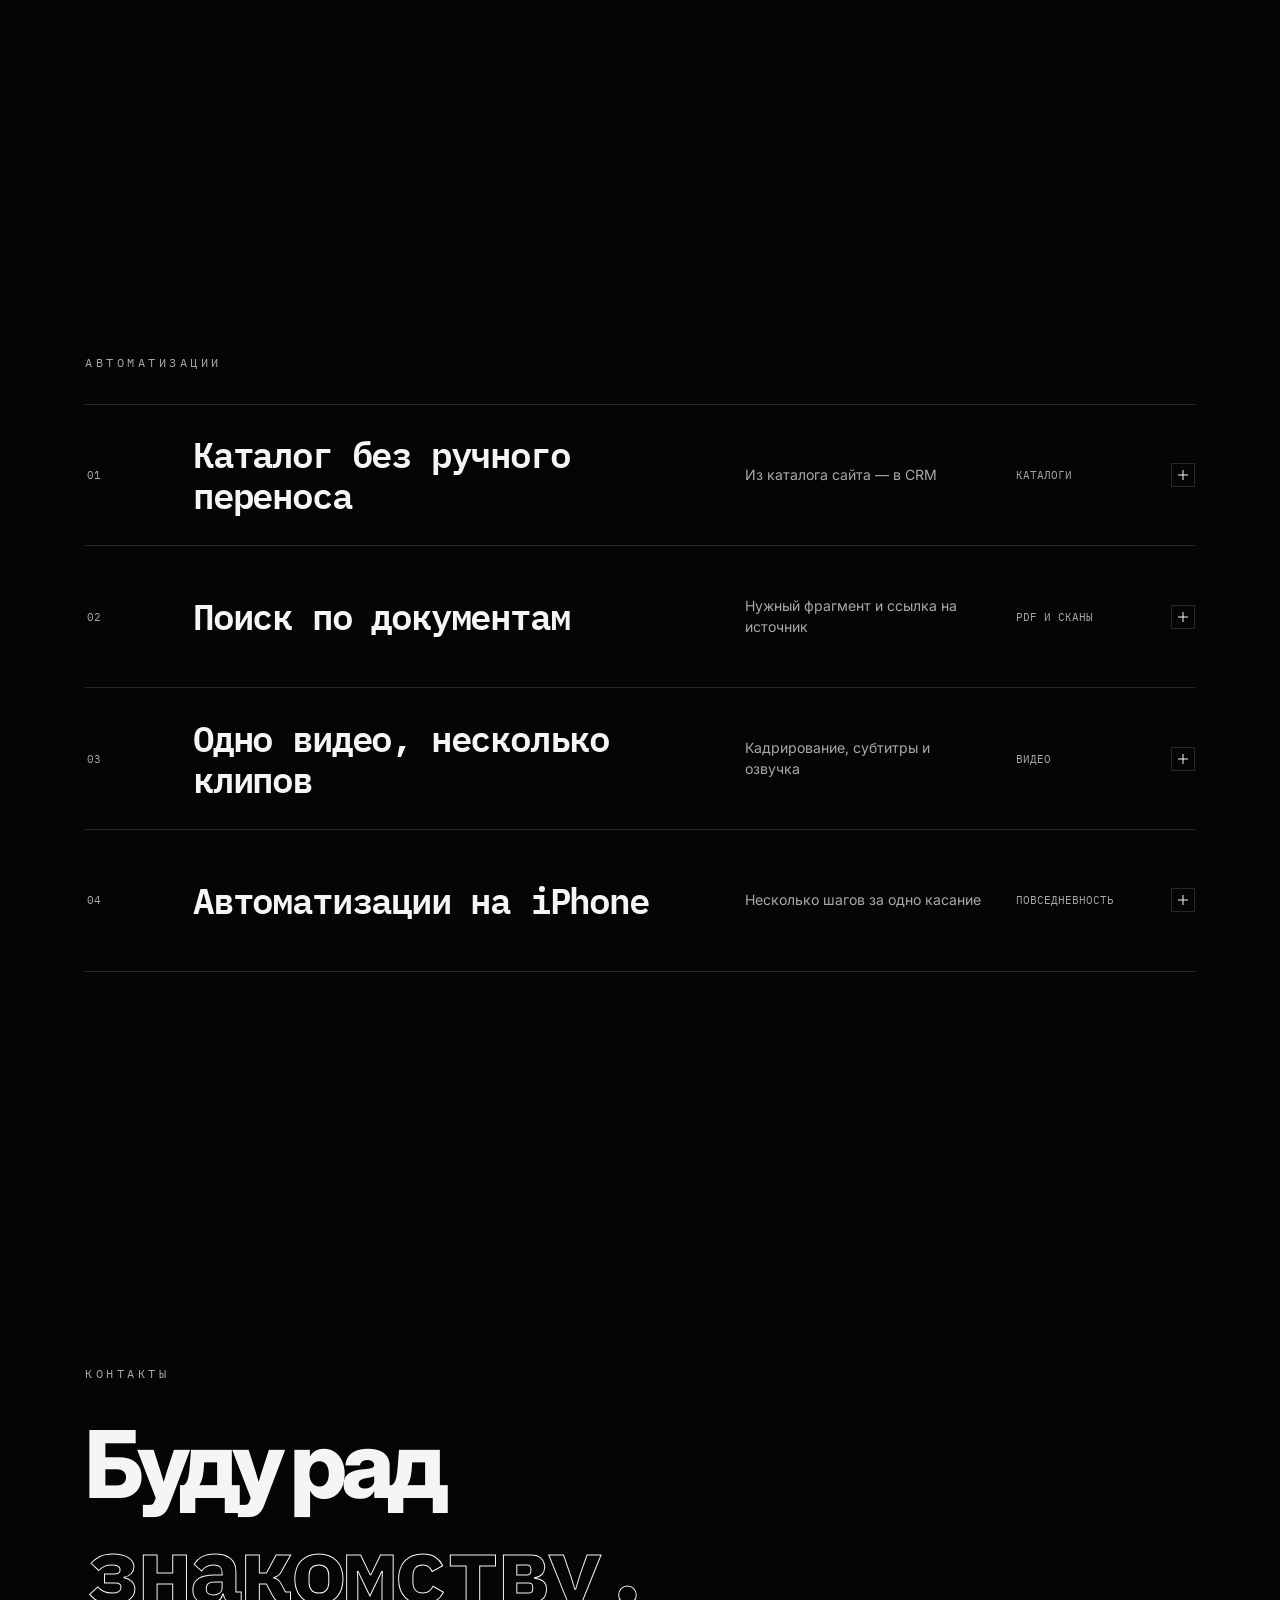
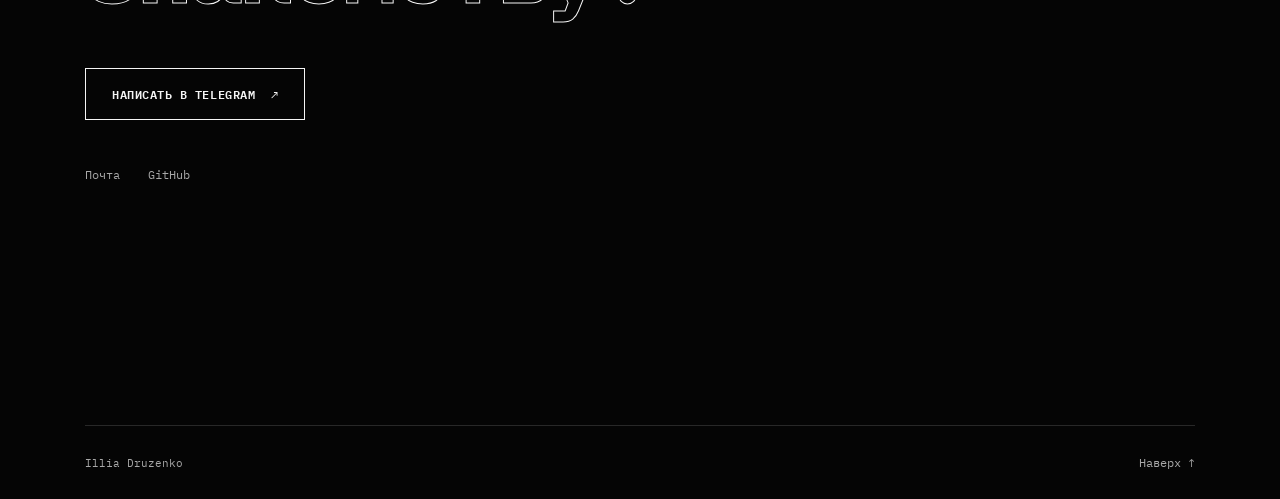
==== commit 437ff9f3: "Restore Glitch motion and correct the display name" ====
--- a/3d/index.html
+++ b/3d/index.html
@@ -5,7 +5,7 @@
   <meta name="viewport" content="width=device-width, initial-scale=1" />
   <meta http-equiv="refresh" content="0; url=../" />
   <link rel="canonical" href="../" />
-  <title>Illia Druzhenko — портфолио на главной</title>
+  <title>Illia Druzenko — личная страница</title>
   <meta name="description" content="Маршрут /3d/ закрыт: всё портфолио — на одном лендинге. Автоматический переход на главную." />
   <meta name="color-scheme" content="light" />
   <link rel="icon" href="../favicon.ico" sizes="48x48" />
